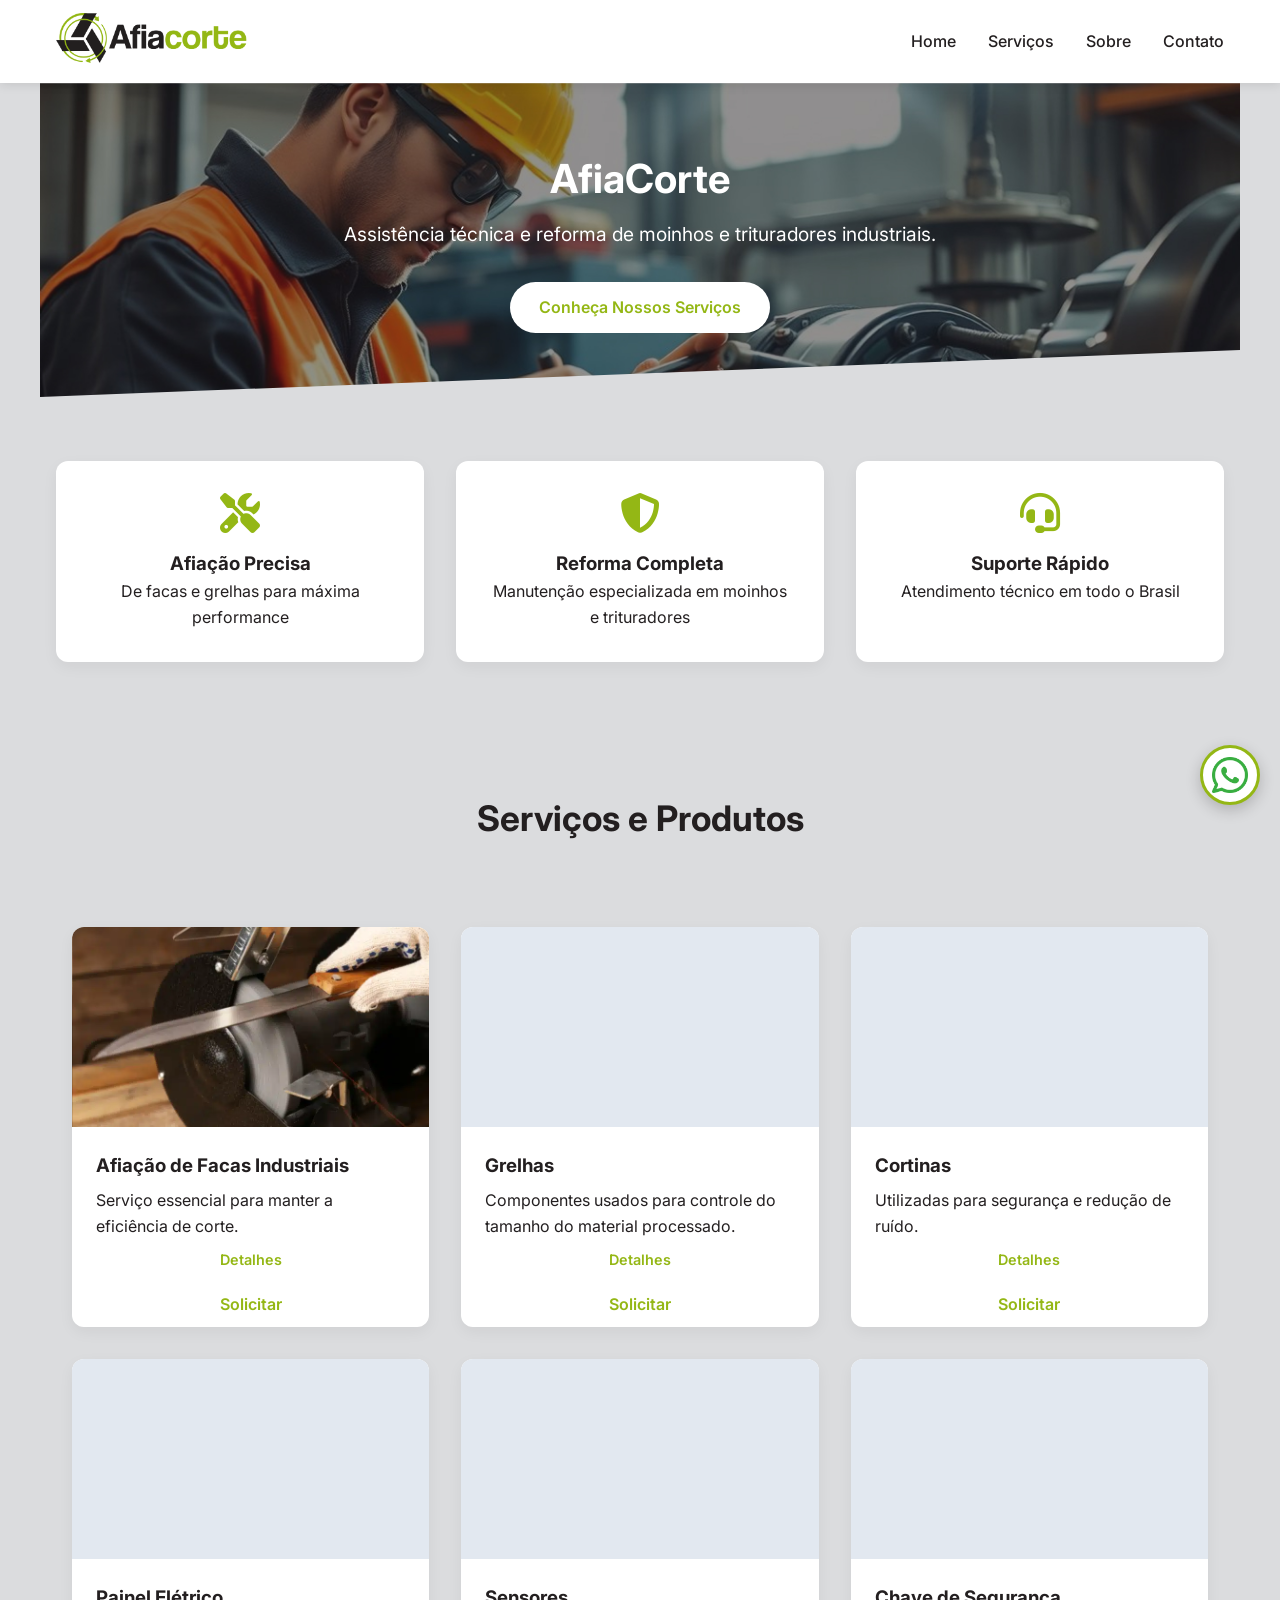
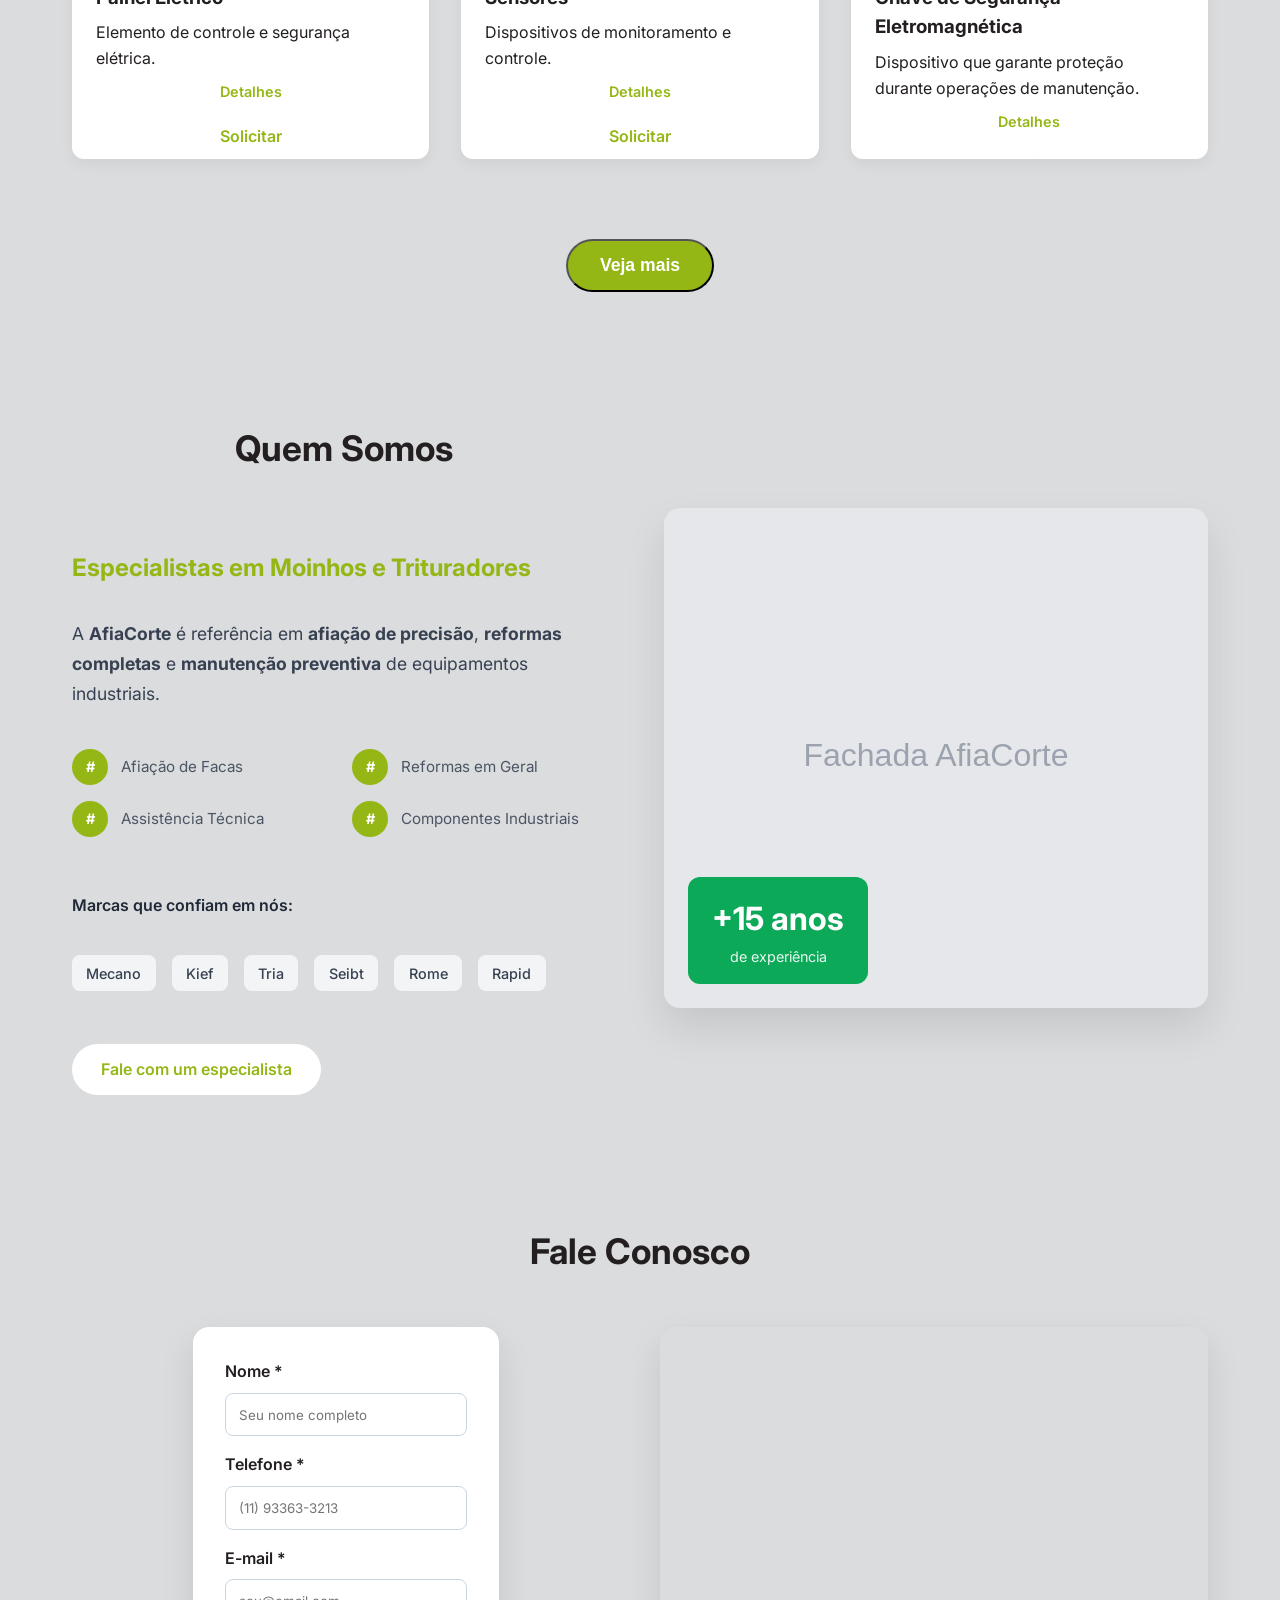
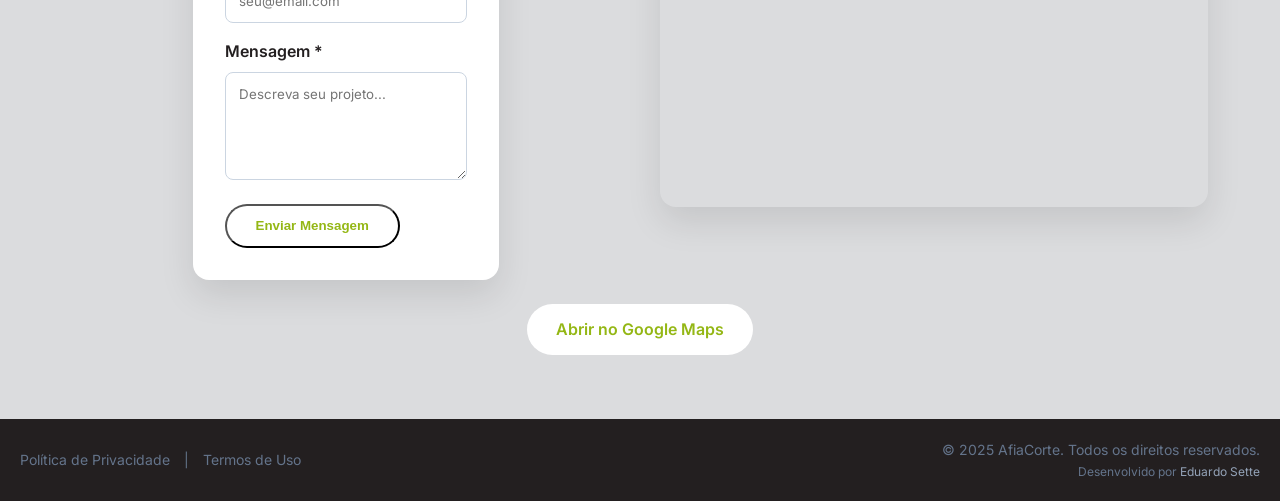
==== index.html @ cacb6416 "ajuste icons Somente uns ajuste no rodape e icon do whats" ====
<!DOCTYPE html>
<html lang="pt-BR">
<head>
  <meta charset="UTF-8" />
  <meta name="viewport" content="width=device-width, initial-scale=1.0"/>
  <title>AfiaCorte - Assistência Técnica e Reforma de Moinhos e Trituradores</title>
  <link href="https://fonts.googleapis.com/css2?family=Inter:wght@400;600;700&display=swap" rel="stylesheet">
  <link rel="stylesheet" href="https://cdnjs.cloudflare.com/ajax/libs/font-awesome/6.5.0/css/all.min.css">
  <link rel="stylesheet" href="./css/style.css">
  <script src="https://code.jquery.com/jquery-3.5.1.min.js"></script>
</head>
<body>

  <!-- Cabeçalho com LOGO COMPLETO -->
  <header>
    <nav>
      <a href="#home">
        <img src="./assets/img/logo1.png" alt="AfiaCorte Logo" class="logo-img">
      </a>
      <div class="nav-links" id="navLinks">
        <a href="#home">Home</a>
        <a href="#servicos">Serviços</a>
        <a href="#sobre">Sobre</a>
        <a href="#contato">Contato</a>
      </div>
      <button class="menu-toggle" id="menuToggle">Menu</button>
    </nav>
  </header>

  <!-- Hero -->
  <section class="hero" id="home">
    <h1>AfiaCorte</h1>
    <p>Assistência técnica e reforma de moinhos e trituradores industriais.</p>
    <a href="#servicos" class="btn">Conheça Nossos Serviços</a>
  </section>

  <!-- Benefícios -->
  <section id="beneficios">
    <div class="benefits">
      <div class="benefit-card">
        <i class="fas fa-tools"></i>
        <h3>Afiação Precisa</h3>
        <p>De facas e grelhas para máxima performance</p>
      </div>
      <div class="benefit-card">
        <i class="fas fa-shield-alt"></i>
        <h3>Reforma Completa</h3>
        <p>Manutenção especializada em moinhos e trituradores</p>
      </div>
      <div class="benefit-card">
        <i class="fas fa-headset"></i>
        <h3>Suporte Rápido</h3>
        <p>Atendimento técnico em todo o Brasil</p>
      </div>
    </div>
  </section>

  <!-- Serviços -->
<section id="servicos">
  <h2>Serviços e Produtos</h2>
  <div class="products-container" id="productsContainer">

    <!-- === 6 CARDS VISÍVEIS === -->
    <!-- CARD 1: Afiação de Facas -->
    <div class="product-card-wrapper" data-flip>
      <div class="product-card front">
        <div class="product-img" style="background-image: url('./assets/img/afiafacasjpg.webp');"></div>
        <div class="product-info">
          <h3>Afiação de Facas Industriais</h3>
          <p class="description">Serviço essencial para manter a eficiência de corte.</p>
          <p class="details-btn">Detalhes</p>
          <a href="#contato" class="btn">Solicitar</a>
        </div>
      </div>
      <div class="product-card back">
        <div class="product-info back-info">
          <h3>Afiação de Facas Industriais</h3>
          <p class="description-full">
            Realizado com <strong>equipamentos de precisão</strong>, garante <strong>geometria uniforme</strong>, <strong>ângulos de corte adequados</strong> e <strong>acabamento superficial de alta qualidade</strong>. Compatível com facas de até <strong>600 mm</strong>, em <strong>aço ferramenta</strong> ou <strong>HSS</strong>.
          </p>
          <p class="back-btn">Voltar</p>
        </div>
      </div>
    </div>

    <!-- CARD 2: Grelhas -->
    <div class="product-card-wrapper" data-flip>
      <div class="product-card front">
        <div class="product-img" style="background-image: url('./assets/img/grelhas.webp');"></div>
        <div class="product-info">
          <h3>Grelhas</h3>
          <p class="description">Componentes usados para controle do tamanho do material processado.</p>
          <p class="details-btn">Detalhes</p>
          <a href="#contato" class="btn">Solicitar</a>
        </div>
      </div>
      <div class="product-card back">
        <div class="product-info back-info">
          <h3>Grelhas</h3>
          <p class="description-full">
            Fabricadas em <strong>aço carbono</strong> ou <strong>inox</strong>, com <strong>tratamento térmico opcional</strong>. Aplicadas em <strong>moinhos</strong> e <strong>trituradores</strong>.
          </p>
          <p class="back-btn">Voltar</p>
        </div>
      </div>
    </div>

    <!-- CARD 3: Cortinas -->
    <div class="product-card-wrapper" data-flip>
      <div class="product-card front">
        <div class="product-img" style="background-image: url('./assets/img/cortinas.webp');"></div>
        <div class="product-info">
          <h3>Cortinas</h3>
          <p class="description">Utilizadas para segurança e redução de ruído.</p>
          <p class="details-btn">Detalhes</p>
          <a href="#contato" class="btn">Solicitar</a>
        </div>
      </div>
      <div class="product-card back">
        <div class="product-info back-info">
          <h3>Cortinas</h3>
          <p class="description-full">
            Feitas em <strong>PVC</strong> ou <strong>material metálico flexível</strong>, evitam <strong>dispersão de partículas</strong> e reduzem o <strong>ruído operacional</strong>.
          </p>
          <p class="back-btn">Voltar</p>
        </div>
      </div>
    </div>

    <!-- CARD 4: Painel Elétrico -->
    <div class="product-card-wrapper" data-flip>
      <div class="product-card front">
        <div class="product-img" style="background-image: url('./assets/img/painel.webp');"></div>
        <div class="product-info">
          <h3>Painel Elétrico</h3>
          <p class="description">Elemento de controle e segurança elétrica.</p>
          <p class="details-btn">Detalhes</p>
          <a href="#contato" class="btn">Solicitar</a>
        </div>
      </div>
      <div class="product-card back">
        <div class="product-info back-info">
          <h3>Painel Elétrico</h3>
          <p class="description-full">
            Montado conforme <strong>normas NR-10 e IEC</strong>, integra <strong>sistemas de comando e proteção</strong>, podendo incluir <strong>relés</strong>, <strong>disjuntores</strong> e <strong>CLPs</strong>. Layout projetado para <strong>segurança</strong> e <strong>fácil manutenção</strong>.
          </p>
          <p class="back-btn">Voltar</p>
        </div>
      </div>
    </div>

    <!-- CARD 5: Sensores -->
    <div class="product-card-wrapper" data-flip>
      <div class="product-card front">
        <div class="product-img" style="background-image: url('./assets/img/sensores.webp');"></div>
        <div class="product-info">
          <h3>Sensores</h3>
          <p class="description">Dispositivos de monitoramento e controle.</p>
          <p class="details-btn">Detalhes</p>
          <a href="#contato" class="btn">Solicitar</a>
        </div>
      </div>
      <div class="product-card back">
        <div class="product-info back-info">
          <h3>Sensores</h3>
          <p class="description-full">
            Detectam <strong>posição</strong>, <strong>rotação</strong> ou <strong>vibração</strong>, garantindo <strong>controle operacional</strong> e <strong>segurança</strong> em processos automatizados.
          </p>
          <p class="back-btn">Voltar</p>
        </div>
      </div>
    </div>

    <!-- CARD 6: Chave de Segurança -->
    <div class="product-card-wrapper" data-flip>
      <div class="product-card front">
        <div class="product-img" style="background-image: url('./assets/img/chave.webp');"></div>
        <div class="product-info">
          <h3>Chave de Segurança Eletromagnética</h3>
          <p class="description">Dispositivo que garante proteção durante operações de manutenção.</p>
          <p class="details-btn">Detalhes</p>
          <a href="#contato" class="btn">Solicitar</a>
        </div>
      </div>
      <div class="product-card back">
        <div class="product-info back-info">
          <h3>Chave de Segurança Eletromagnética</h3>
          <p class="description-full">
            Utilizada para <strong>bloquear o funcionamento de máquinas</strong> quando <strong>portas ou tampas</strong> estão abertas. Atende às <strong>normas NR-12</strong> e <strong>ISO 14119</strong>.
          </p>
          <p class="back-btn">Voltar</p>
        </div>
      </div>
    </div>

    <!-- === 8 CARDS ESCONDIDOS (hidden-card) === -->
    <!-- CARD 7: Cabine Acústica -->
    <div class="product-card-wrapper hidden-card" data-flip>
      <div class="product-card front">
        <div class="product-img" style="background-image: url('./assets/img/cabine.webp');"></div>
        <div class="product-info">
          <h3>Cabine de Isolamento Acústico</h3>
          <p class="description">Estrutura voltada à redução de ruído industrial.</p>
          <p class="details-btn">Detalhes</p>
          <a href="#contato" class="btn">Solicitar</a>
        </div>
      </div>
      <div class="product-card back">
        <div class="product-info back-info">
          <h3>Cabine de Isolamento Acústico</h3>
          <p class="description-full">
            Construída com <strong>painéis metálicos</strong> e <strong>material fonoabsorvente</strong>, garante <strong>conforto acústico</strong> e conformidade com a <strong>NR-15</strong>.
          </p>
          <p class="back-btn">Voltar</p>
        </div>
      </div>
    </div>

    <!-- CARD 8: Polias -->
    <div class="product-card-wrapper hidden-card" data-flip>
      <div class="product-card front">
        <div class="product-img" style="background-image: url('./assets/img/polias.webp');"></div>
        <div class="product-info">
          <h3>Polias</h3>
          <p class="description">Peças que transmitem movimento e força entre eixos.</p>
          <p class="details-btn">Detalhes</p>
          <a href="#contato" class="btn">Solicitar</a>
        </div>
      </div>
      <div class="product-card back">
        <div class="product-info back-info">
          <h3>Polias</h3>
          <p class="description-full">
            Produzidas em <strong>ferro fundido</strong>, <strong>aço</strong> ou <strong>alumínio</strong>, são <strong>balanceadas dinamicamente</strong> para melhor desempenho.
          </p>
          <p class="back-btn">Voltar</p>
        </div>
      </div>
    </div>

    <!-- CARD 9: Correias -->
    <div class="product-card-wrapper hidden-card" data-flip>
      <div class="product-card front">
        <div class="product-img" style="background-image: url('./assets/img/correias.webp');"></div>
        <div class="product-info">
          <h3>Correias</h3>
          <p class="description">Elementos de transmissão mecânica flexíveis.</p>
          <p class="details-btn">Detalhes</p>
          <a href="#contato" class="btn">Solicitar</a>
        </div>
      </div>
      <div class="product-card back">
        <div class="product-info back-info">
          <h3>Correias</h3>
          <p class="description-full">
            Podem ser <strong>em V</strong>, <strong>planas</strong> ou <strong>sincronizadoras</strong>, com <strong>alta resistência à tração</strong> e <strong>desgaste</strong>. Proporcionam <strong>desempenho contínuo</strong> e <strong>silencioso</strong>.
          </p>
          <p class="back-btn">Voltar</p>
        </div>
      </div>
    </div>

    <!-- CARD 10: Rolamentos -->
    <div class="product-card-wrapper hidden-card" data-flip>
      <div class="product-card front">
        <div class="product-img" style="background-image: url('./assets/img/rolamentos.webp');"></div>
        <div class="product-info">
          <h3>Rolamentos</h3>
          <p class="description">Componentes que reduzem atrito e aumentam a durabilidade.</p>
          <p class="details-btn">Detalhes</p>
          <a href="#contato" class="btn">Solicitar</a>
        </div>
      </div>
      <div class="product-card back">
        <div class="product-info back-info">
          <h3>Rolamentos</h3>
          <p class="description-full">
            Fornecidos conforme <strong>normas ISO</strong> e <strong>ABNT</strong>, garantem <strong>apoio rotativo</strong> eficiente e <strong>maior vida útil</strong> a eixos e engrenagens.
          </p>
          <p class="back-btn">Voltar</p>
        </div>
      </div>
    </div>

    <!-- CARD 11: Separador de Pó -->
    <div class="product-card-wrapper hidden-card" data-flip>
      <div class="product-card front">
        <div class="product-img" style="background-image: url('./assets/img/separador.webp');"></div>
        <div class="product-info">
          <h3>Separador de Pó</h3>
          <p class="description">Equipamento que remove partículas sólidas do ar.</p>
          <p class="details-btn">Detalhes</p>
          <a href="#contato" class="btn">Solicitar</a>
        </div>
      </div>
      <div class="product-card back">
        <div class="product-info back-info">
          <h3>Separador de Pó</h3>
          <p class="description-full">
            Funciona como <strong>sistema de filtragem ou ciclone</strong>, aumentando a <strong>eficiência do processo</strong> e a <strong>segurança ambiental</strong>.
          </p>
          <p class="back-btn">Voltar</p>
        </div>
      </div>
    </div>

    <!-- CARD 12: Filtros -->
    <div class="product-card-wrapper hidden-card" data-flip>
      <div class="product-card front">
        <div class="product-img" style="background-image: url('./assets/img/filtros.webp');"></div>
        <div class="product-info">
          <h3>Filtros</h3>
          <p class="description">Essenciais para purificação e retenção de partículas.</p>
          <p class="details-btn">Detalhes</p>
          <a href="#contato" class="btn">Solicitar</a>
        </div>
      </div>
      <div class="product-card back">
        <div class="product-info back-info">
          <h3>Filtros</h3>
          <p class="description-full">
            Projetados para <strong>partículas sólidas</strong>, <strong>líquidos</strong> ou <strong>gases</strong>, disponíveis em <strong>diversas malhas e materiais</strong> conforme a aplicação industrial.
          </p>
          <p class="back-btn">Voltar</p>
        </div>
      </div>
    </div>

    <!-- CARD 13: Reformas em Geral -->
    <div class="product-card-wrapper hidden-card" data-flip>
      <div class="product-card front">
        <div class="product-img" style="background-image: url('./assets/img/reformas.webp');"></div>
        <div class="product-info">
          <h3>Reformas em Geral</h3>
          <p class="description">Serviço de recuperação e renovação de equipamentos.</p>
          <p class="details-btn">Detalhes</p>
          <a href="#contato" class="btn">Solicitar</a>
        </div>
      </div>
      <div class="product-card back">
        <div class="product-info back-info">
          <h3>Reformas em Geral</h3>
          <p class="description-full">
            Inclui <strong>recondicionamento completo</strong> de <strong>moinhos</strong>, <strong>trituradores</strong> e componentes, com <strong>substituição de peças</strong>, <strong>recuperação estrutural</strong> e <strong>calibração técnica</strong>.
          </p>
          <p class="back-btn">Voltar</p>
        </div>
      </div>
    </div>

    <!-- CARD 14: Assistência Técnica -->
    <div class="product-card-wrapper hidden-card" data-flip>
      <div class="product-card front">
        <div class="product-img" style="background-image: url('./assets/img/assistencia.webp');"></div>
        <div class="product-info">
          <h3>Assistência Técnica Especializada</h3>
          <p class="description">Atendimento técnico completo para manutenção industrial.</p>
          <p class="details-btn">Detalhes</p>
          <a href="#contato" class="btn">Solicitar</a>
        </div>
      </div>
      <div class="product-card back">
        <div class="product-info back-info">
          <h3>Assistência Técnica Especializada</h3>
          <p class="description-full">
            Oferece <strong>diagnóstico</strong>, <strong>manutenção preventiva e corretiva</strong>, emissão de <strong>relatórios técnicos</strong> e conformidade com <strong>normas vigentes</strong>.
          </p>
          <p class="back-btn">Voltar</p>
        </div>
      </div>
    </div>

  </div>

  <!-- BOTÃO "VEJA MAIS" -->
  <div class="load-more-container">
    <button id="loadMoreBtn" class="btn load-more-btn">Veja mais</button>
  </div>
</section>

 <!-- Sobre -->
<section id="sobre">
  <div class="about-container">
    <div class="about-text">
      <h2>Quem Somos</h2>
      <h3>Especialistas em Moinhos e Trituradores</h3>
      <p class="highlight">
        A <strong>AfiaCorte</strong> é referência em <strong>afiação de precisão</strong>, <strong>reformas completas</strong> e <strong>manutenção preventiva</strong> de equipamentos industriais.
      </p>

      <!-- SERVIÇOS EM ÍCONES -->
      <div class="services-grid">
        <div class="service-item">
          <span class="icon">#</span>
          <span>Afiação de Facas</span>
        </div>
        <div class="service-item">
          <span class="icon">#</span>
          <span>Reformas em Geral</span>
        </div>
        <div class="service-item">
          <span class="icon">#</span>
          <span>Assistência Técnica</span>
        </div>
        <div class="service-item">
          <span class="icon">#</span>
          <span>Componentes Industriais</span>
        </div>
      </div>

      <!-- MARCAS -->
      <p class="brands-title">Marcas que confiam em nós:</p>
      <div class="brands-logos">
        <span>Mecano</span>
        <span>Kief</span>
        <span>Tria</span>
        <span>Seibt</span>
        <span>Rome</span>
        <span>Rapid</span>
      </div>

      <a href="#contato" class="btn about-btn">Fale com um especialista</a>
    </div>

    <div class="about-visual">
      <div class="about-img"></div>
      <div class="about-overlay">
        <p class="stat">+15 anos</p>
        <p class="stat-label">de experiência</p>
      </div>
    </div>
  </div>
</section>

  <!-- Contato -->
  <section id="contato">
  <h2>Fale Conosco</h2>

  <div class="contact-grid">
    
    <!-- FORMULÁRIO -->
    <form action="https://SEU_DOMINIO.com/cgi-sys/formmail.pl" method="POST" class="contact-form">
      <input type="hidden" name="recipient" value="seu@email.com">
      <input type="hidden" name="subject" value="Nova mensagem do site AfiaCorte">
      <input type="hidden" name="redirect" value="https://SEU_DOMINIO.com/obrigado.html">

      <div class="form-group">
        <label for="nome">Nome *</label>
        <input type="text" id="nome" name="nome" required placeholder="Seu nome completo">
      </div>

      <div class="form-group">
        <label for="telefone">Telefone *</label>
        <input type="tel" id="telefone" name="telefone" required placeholder="(11) 93363-3213">
      </div>

      <div class="form-group">
        <label for="email">E-mail *</label>
        <input type="email" id="email" name="email" required placeholder="seu@email.com">
      </div>

      <div class="form-group">
        <label for="mensagem">Mensagem *</label>
        <textarea id="mensagem" name="mensagem" rows="5" required placeholder="Descreva seu projeto..."></textarea>
      </div>

      <button type="submit" class="btn">Enviar Mensagem</button>
    </form>

    <!-- MAPA -->
    <div class="map-container">
      <iframe 
        src="https://www.google.com/maps/embed?pb=!1m18!1m12!1m3!1d3660.352876891234!2d-47.12345678901234!3d-23.34567890123456!2m3!1f0!2f0!3f0!3m2!1i1024!2i768!4f13.1!3m3!1m2!1s0x94cf4a8b8c8d8e8f%3A0x9a9b9c9d9e9f9a9b!2sVia%20Francisco%20Botti%2C%20530%20-%20Pinhal%2C%20Cabre%C3%BAva%20-%20SP%2C%2013317-286!5e0!3m2!1spt-BR!2sbr!4v1700000000000!5m2!1spt-BR!2sbr" 
        width="100%" 
        height="100%" 
        style="border:0; border-radius: 16px;" 
        allowfullscreen="" 
        loading="lazy" 
        referrerpolicy="no-referrer-when-downgrade">
      </iframe>
    </div>

  </div>

  <!-- BOTÃO ABAIXO DO MAPA (OPCIONAL) -->
  <div style="text-align: center; margin-top: 1.5rem;">
    <a href="https://maps.app.goo.gl/9vPqX8kL3mN2vJqY7" target="_blank" class="btn">
      Abrir no Google Maps
    </a>
  </div>
</section>

  <!-- WhatsApp Flutuante com ÍCONE -->
  <a href="https://wa.me/5511933633213?text=Ol%C3%A1%21%20Gostaria%20de%20um%20or%C3%A7amento." class="whatsapp-float" target="_blank">
    <img src="./assets/img/whatsapp-icon.png" alt="AfiaCorte whatsappp-Ícone">
  </a>

  <!-- Rodapé -->
 <footer style="display: flex; justify-content: space-between; align-items: center; flex-wrap: wrap; padding: 20px; font-size: 14px; color: #64748b; background-color: #231f20;">
  <div>
    <a href="#" style="color: #64748b; text-decoration: none; margin-right: 10px;">Política de Privacidade</a>
    |
    <a href="#" style="color: #64748b; text-decoration: none; margin-left: 10px;">Termos de Uso</a>
  </div>
  <div style="text-align: right;">
    <p style="margin: 0;">© 2025 AfiaCorte. Todos os direitos reservados.</p>
    <p style="margin: 0; font-size: 12px;">Desenvolvido por <a href="https://edsette.github.io/premiumportifolio/" target="_blank" style="color: #94a3b8; text-decoration: none;">Eduardo Sette</a></p>
  </div>
</footer>

  <script src="./js/script.js"></script>
</body>
</html>
---- css/style.css ----
:root {
  --primary: #94b715;
  --dark: #231f20;
  --light: #dbdcde;
  --gray: #64748b;
}

* { margin: 0; padding: 0; box-sizing: border-box; }

body {
  font-family: 'Inter', sans-serif;
  background: var(--light);
  color: var(--dark);
  line-height: 1.6;
  overflow-x: hidden;
}

/* Cabeçalho */
header {
  background: white;
  box-shadow: 0 2px 10px rgba(0,0,0,0.1);
  position: sticky;
  top: 0;
  z-index: 1000;
}

nav {
  max-width: 1200px;
  margin: 0 auto;
  padding: 0.8rem 1rem;
  display: flex;
  justify-content: space-between;
  align-items: center;
}

.logo-img {
  height: 50px;
  width: auto;
}

.nav-links {
  display: flex;
  gap: 2rem;
}

.nav-links a {
  text-decoration: none;
  color: var(--dark);
  font-weight: 500;
  transition: color 0.3s;
}

.nav-links a:hover {
  color: var(--primary);
}

.menu-toggle {
  display: none;
  background: none;
  border: none;
  font-size: 1.5rem;
  cursor: pointer;
}

/* Hero */
.hero {
  /*background: linear-gradient(135deg, var(--primary) 0%, #006633 100%);*/
  background-image: url('../assets/img/hero-img-3.jpg'); 
  background-size: cover;
  color: white;
  text-align: center;
  padding: 4rem 1rem;
  clip-path: polygon(0 0, 100% 0, 100% 85%, 0 100%);
}

.hero h1 {
  font-size: 2.5rem;
  margin-bottom: 0.5rem;
  opacity: 0;
  transform: translateY(30px);
  animation: fadeUp 0.8s forwards;
}

.hero p {
  font-size: 1.2rem;
  max-width: 600px;
  margin: 0 auto 2rem;
  opacity: 0;
  animation: fadeUp 0.8s 0.3s forwards;
}

.btn {
  display: inline-block;
  background: white;
  color: var(--primary);
  padding: 0.8rem 1.8rem;
  border-radius: 50px;
  text-decoration: none;
  text-align: center;
  font-weight: 600;
  transition: all 0.3s;
  opacity: 0;
  animation: fadeUp 0.8s 0.6s forwards;
}

.btn:hover {
  transform: translateY(-3px);
  box-shadow: 0 10px 20px rgba(0,0,0,0.2);
}

/* Seções */
section {
  padding: 4rem 1rem;
  max-width: 1200px;
  margin: 0 auto;
}

h2 {
  text-align: center;
  font-size: 2.2rem;
  margin-bottom: 3rem;
  color: var(--dark);
}

/* Benefícios */
.benefits {
  display: grid;
  grid-template-columns: repeat(auto-fit, minmax(250px, 1fr));
  gap: 2rem;
  text-align: center;
}

.benefit-card {
  padding: 2rem;
  background: white;
  border-radius: 12px;
  box-shadow: 0 5px 15px rgba(0,0,0,0.05);
  opacity: 0;
  transform: translateY(30px);
  transition: all 0.4s;
}

.benefit-card.visible {
  opacity: 1;
  transform: translateY(0);
}

.benefit-card:hover {
  /*transform: translateY(-10px);*/
  transform: scale(1.05); /* Escala o card ao passar o mouse em cima */
  box-shadow: 0 15px 30px rgba(0,0,0,0.1);
}

.benefit-card i {
  font-size: 2.5rem;
  color: var(--primary);
  margin-bottom: 1rem;
}

/* Serviços/Produtos */
.products-grid {
  display: grid;
  grid-template-columns: repeat(auto-fit, minmax(280px, 1fr));
  gap: 2rem;
}

.product-img {
  height: 200px;
  background: #e2e8f0;
  background-size: cover;
  background-position: center;
}

.product-info {
  padding: 1.5rem;
}

.product-info h3 {
  margin-bottom: 0.5rem;
}


/* Sobre */
.about-content {
  display: grid;
  grid-template-columns: 1fr 1fr;
  gap: 3rem;
  align-items: center;
}

.about-img {
  background: #cbd5e1;
  height: 300px;
  border-radius: 12px;
  background-image: url('data:image/svg+xml,<svg xmlns="http://www.w3.org/2000/svg" viewBox="0 0 400 300"><rect fill="%23e2e8f0" width="400" height="300"/><text x="50%" y="50%" font-family="Arial" font-size="24" fill="%2394a3b8" text-anchor="middle" dominant-baseline="middle">Equipe AfiaCorte</text></svg>');
  background-size: cover;
}

/* Contato */
.contact-form {
  max-width: 600px;
  margin: 0 auto;
  background: white;
  padding: 2rem;
  border-radius: 12px;
  box-shadow: 0 10px 30px rgba(0,0,0,0.1);
}

.form-group {
  margin-bottom: 1rem;
}

label {
  display: block;
  margin-bottom: 0.5rem;
  font-weight: 600;
}

input, textarea {
  width: 100%;
  padding: 0.8rem;
  border: 1px solid #cbd5e1;
  border-radius: 8px;
  font-family: inherit;
}

/* WhatsApp Flutuante com ÍCONE */
.whatsapp-float {
  position: fixed;
  bottom: 95px;
  right: 20px;
  background: white;
  width: 60px;
  height: 60px;
  border-radius: 50%;
  display: flex;
  align-items: center;
  justify-content: center;
  box-shadow: 0 5px 15px rgba(0,0,0,0.2);
  z-index: 1000;
  animation: pulse 2s infinite;
  text-decoration: none;
  border: 3px solid var(--primary);
}

.whatsapp-float img {
  width: 36px;
  height: 36px;
}

.whatsapp-float:hover {
  transform: scale(1.1);
}

/* Rodapé */
footer {
  background: var(--dark);
  color: white;
  text-align: center;
  padding: 2rem 1rem;
  font-size: 0.9rem;
}

/* Animações */
@keyframes fadeUp {
  to { opacity: 1; transform: translateY(0); }
}

@keyframes pulse {
  0% { box-shadow: 0 0 0 0 rgba(0, 166, 81, 0.7); }
  70% { box-shadow: 0 0 0 10px rgba(0, 166, 81, 0); }
  100% { box-shadow: 0 0 0 0 rgba(0, 166, 81, 0); }
}

/* Responsivo */
@media (max-width: 768px) {
  .nav-links {
    display: none;
    flex-direction: column;
    position: absolute;
    top: 100%;
    left: 0;
    width: 100%;
    background: white;
    padding: 1rem;
    box-shadow: 0 5px 10px rgba(0,0,0,0.1);
  }

  .nav-links.active { display: flex; }
  .menu-toggle { display: block; }
  .hero h1 { font-size: 2rem; }
  .about-content { grid-template-columns: 1fr; }
  .about-img { order: -1; height: 200px; }
  .logo-img { height: 40px; }
}

/* nova animação */
/* ===== FLIP CARD - VERSÃO FINAL QUE FUNCIONA ===== */
.products-container {
  display: grid;
  grid-template-columns: repeat(auto-fit, minmax(280px, 1fr));
  gap: 2rem;
  padding: 2rem 1rem;
  max-width: 1200px;
  margin: 0 auto;
}

.product-card-wrapper {
  perspective: 1000px;
  height: 400px;
  opacity: 0;
  transform: scale(0.9);
  transition: all 0.4s ease;
  position: relative;
}

.product-card-wrapper.visible {
  opacity: 1;
  transform: scale(1);
}

/* CARD BASE */
.product-card {
  position: absolute;
  width: 100%;
  height: 100%;
  top: 0;
  left: 0;
  border-radius: 12px;
  overflow: hidden;
  box-shadow: 0 5px 15px rgba(0,0,0,0.05);
  transition: transform 0.6s ease;
  transform-style: preserve-3d;
  backface-visibility: hidden;
  display: flex;
  flex-direction: column;
}

.front, .back {
  position: absolute;
  width: 100%;
  height: 100%;
  top: 0;
  left: 0;
  display: flex;
  flex-direction: column;
}

/* IMAGEM E INFO - ALTURA FIXA */
.product-img {
  height: 200px;
  background-size: cover;
  background-position: center;
  flex-shrink: 0;
}

.product-info,
.back-info {
  padding: 1.5rem;
  flex: 1;
  display: flex;
  flex-direction: column;
  justify-content: space-between;
}

.back-info {
  justify-content: flex-start;
  gap: 1rem;
}

/* CORES */
.front {
  z-index: 2;
  background: white;
}
.back {
  transform: rotateY(180deg);
  background: linear-gradient(135deg, #006633, var(--primary));
  color: white;
}

/* FLIP */
.flipped .front { transform: rotateY(-180deg); }
.flipped .back { transform: rotateY(0deg); }

/* BOTÕES */
.details-btn, .back-btn {
  cursor: pointer;
  color: var(--primary);
  font-weight: 600;
  text-align: center;
  padding: 0.5rem;
  font-size: 0.9rem;
  transition: color 0.3s;
  animation: fadeUp 0.8s 0.6s forwards;
}
.back-btn { color: #a0d8ff; margin-top: auto; }

.description-full { font-size: 0.9rem; line-height: 1.6; }

/* ===== CONTATO + MAPA LADO A LADO (RESPONSIVO) ===== */
.contact-grid {
  display: grid;
  grid-template-columns: 1fr 1fr;
  gap: 2.5rem;
  max-width: 1200px;
  margin: 0 auto;
  padding: 0 1rem;
}

.contact-form {
  background: white;
  padding: 2rem;
  border-radius: 16px;
  box-shadow: 0 15px 35px rgba(0,0,0,0.1);
  height: fit-content;
}

.map-container {
  height: 480px;
  border-radius: 16px;
  overflow: hidden;
  box-shadow: 0 15px 35px rgba(0,0,0,0.1);
}

.map-container iframe {
  width: 100%;
  height: 100%;
  border: 0;
}

/* RESPONSIVO: MOBILE */
@media (max-width: 992px) {
  .contact-grid {
    grid-template-columns: 1fr;
    gap: 2rem;
  }

  .map-container {
    height: 380px;
  }
}

@media (max-width: 576px) {
  .contact-form {
    padding: 1.5rem;
  }

  .map-container {
    height: 300px;
  }
}

/* ===== VEJA MAIS - CARDS ESCONDIDOS ===== */
.hidden-card {
  display: none;
  opacity: 0;
  transform: translateY(20px);
  transition: all 0.6s ease;
}

.hidden-card.show {
  display: block;
  opacity: 1;
  transform: translateY(0);
}

.load-more-container {
  text-align: center;
  margin-top: 3rem;
}

.load-more-btn {
  background: var(--primary);
  color: white;
  padding: 0.9rem 2rem;
  font-size: 1.1rem;
  border-radius: 50px;
  transition: all 0.3s;
  cursor: pointer;
}

.load-more-btn:hover {
  transform: translateY(-3px);
  box-shadow: 0 10px 20px rgba(0, 166, 81, 0.3);
}

.load-more-btn.hidden {
  display: none;
}

/* ===== SEÇÃO SOBRE - CLEAN & PROFISSIONAL ===== */
.about-container {
  display: grid;
  grid-template-columns: 1fr 1fr;
  gap: 3rem;
  max-width: 1200px;
  margin: 0 auto;
  padding: 0 1rem;
  align-items: center;
}

.about-text {
  display: flex;
  flex-direction: column;
  gap: 1.5rem;
}

.about-text h2 {
  font-size: 2.2rem;
  color: var(--dark);
}

.about-text h3 {
  font-size: 1.5rem;
  color: var(--primary);
  margin-bottom: 0.5rem;
}

.highlight {
  font-size: 1.1rem;
  line-height: 1.7;
  color: #374151;
}

/* ÍCONES DE SERVIÇOS */
.services-grid {
  display: grid;
  grid-template-columns: 1fr 1fr;
  gap: 1rem;
  margin: 1rem 0;
}

.service-item {
  display: flex;
  align-items: center;
  gap: 0.8rem;
  font-size: 0.95rem;
  color: #4b5563;
}

.icon {
  width: 36px;
  height: 36px;
  background: var(--primary);
  color: white;
  border-radius: 50%;
  display: flex;
  align-items: center;
  justify-content: center;
  font-weight: bold;
  font-size: 0.9rem;
  flex-shrink: 0;
}

/* MARCAS */
.brands-title {
  font-weight: 600;
  color: #1f2937;
  margin-top: 1rem;
}

.brands-logos {
  display: flex;
  flex-wrap: wrap;
  gap: 1rem;
  margin: 0.8rem 0;
}

.brands-logos span {
  background: #f3f4f6;
  color: #374151;
  padding: 0.4rem 0.9rem;
  border-radius: 8px;
  font-size: 0.9rem;
  font-weight: 500;
}

/* BOTÃO */
.about-btn {
  align-self: flex-start;
  margin-top: 1rem;
  padding: 0.8rem 1.8rem;
  font-size: 1rem;
}

/* IMAGEM COM SOBREPOSIÇÃO */
.about-visual {
  position: relative;
  border-radius: 16px;
  overflow: hidden;
  box-shadow: 0 20px 40px rgba(0,0,0,0.1);
}

.about-img {
  height: 500px;
  background: #cbd5e1;
  background-image: url('data:image/svg+xml,<svg xmlns="http://www.w3.org/2000/svg" viewBox="0 0 600 500"><rect fill="%23e5e7eb" width="600" height="500"/><text x="50%" y="50%" font-family="Arial" font-size="32" fill="%239ca3af" text-anchor="middle" dominant-baseline="middle">Fachada AfiaCorte</text></svg>');
  background-size: cover;
  background-position: center;
}

.about-overlay {
  position: absolute;
  bottom: 1.5rem;
  left: 1.5rem;
  background: rgba(0, 166, 81, 0.95);
  color: white;
  padding: 1rem 1.5rem;
  border-radius: 12px;
  text-align: center;
}

.stat {
  font-size: 2rem;
  font-weight: bold;
  margin: 0;
}

.stat-label {
  font-size: 0.9rem;
  margin: 0;
  opacity: 0.9;
}

/* RESPONSIVO */
@media (max-width: 992px) {
  .about-container {
    grid-template-columns: 1fr;
    text-align: center;
  }

  .about-text {
    order: 2;
  }

  .about-visual {
    order: 1;
    height: 350px;
  }

  .services-grid {
    grid-template-columns: 1fr;
  }

  .about-btn {
    align-self: center;
  }
}

@media (max-width: 576px) {
  .about-img {
    height: 280px;
  }

  .about-overlay {
    left: 1rem;
    right: 1rem;
    bottom: 1rem;
    padding: 0.8rem;
  }

  .stat {
    font-size: 1.6rem;
  }
}
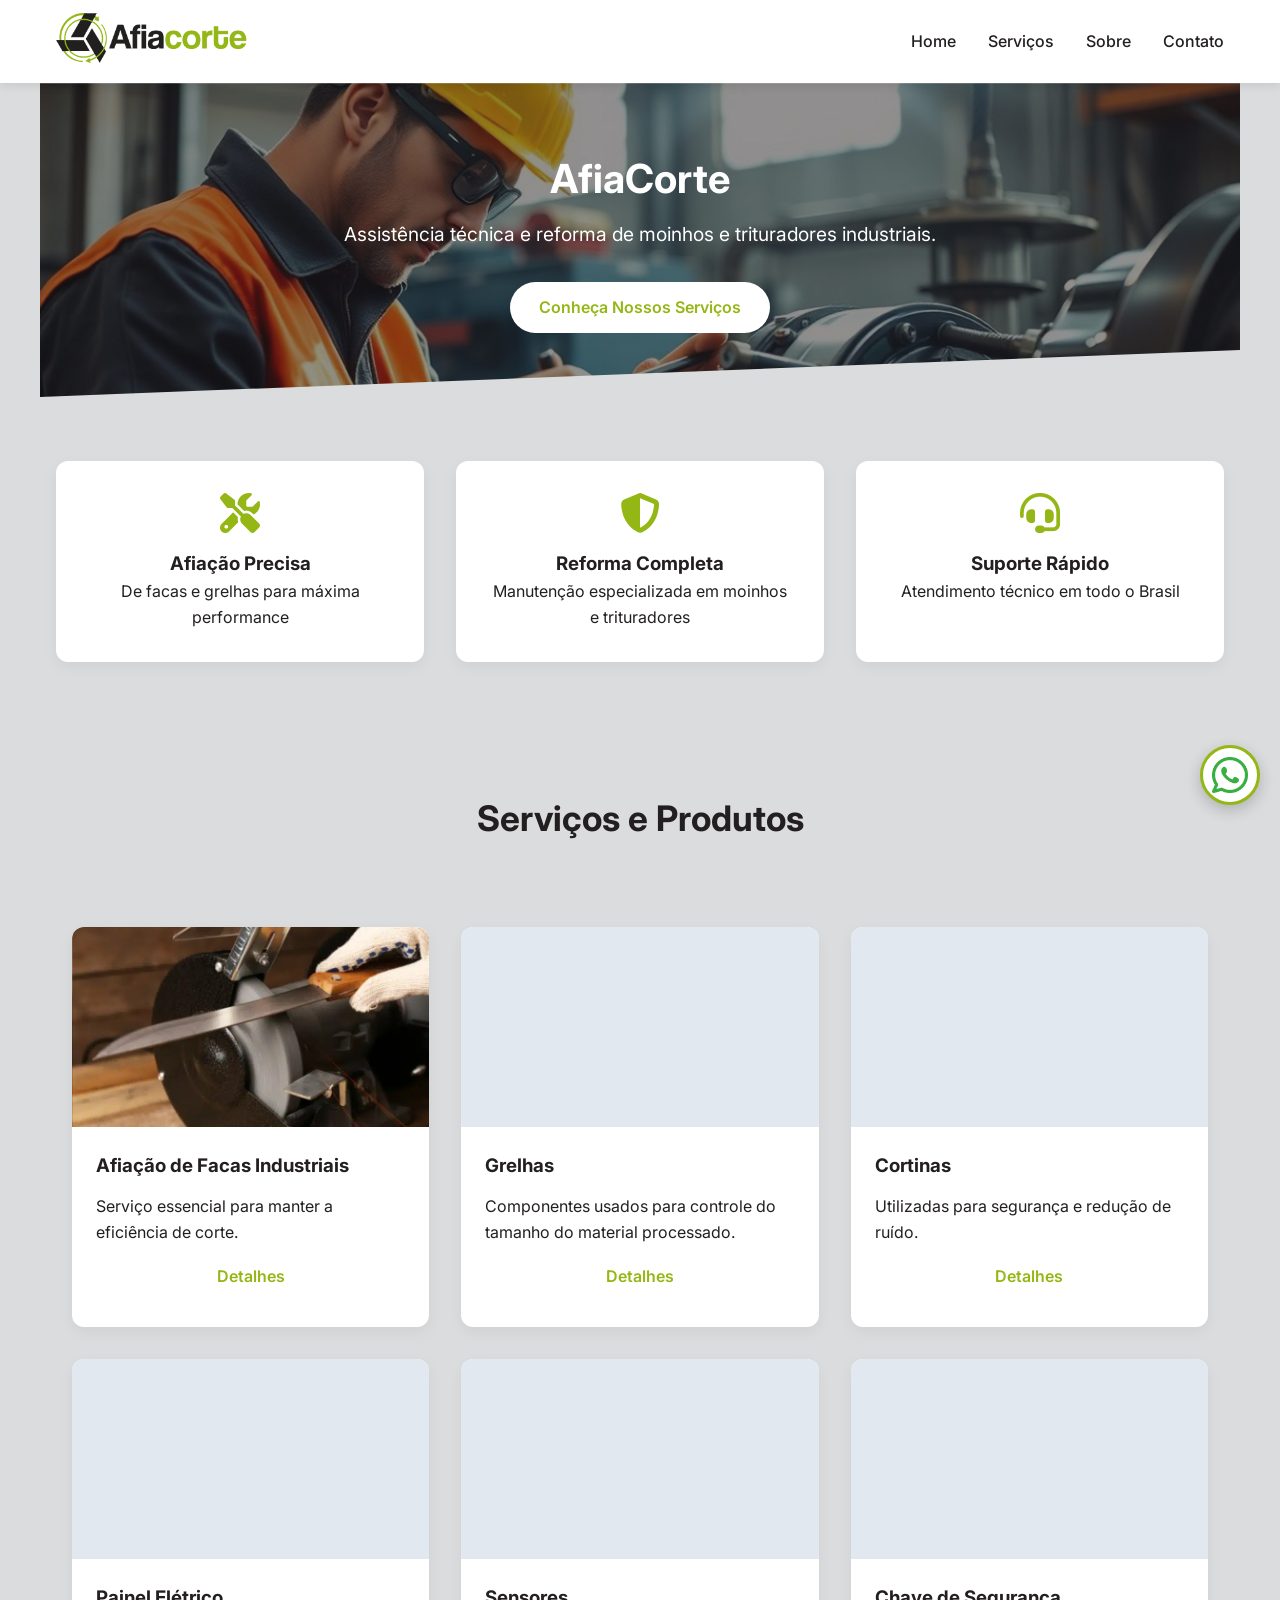
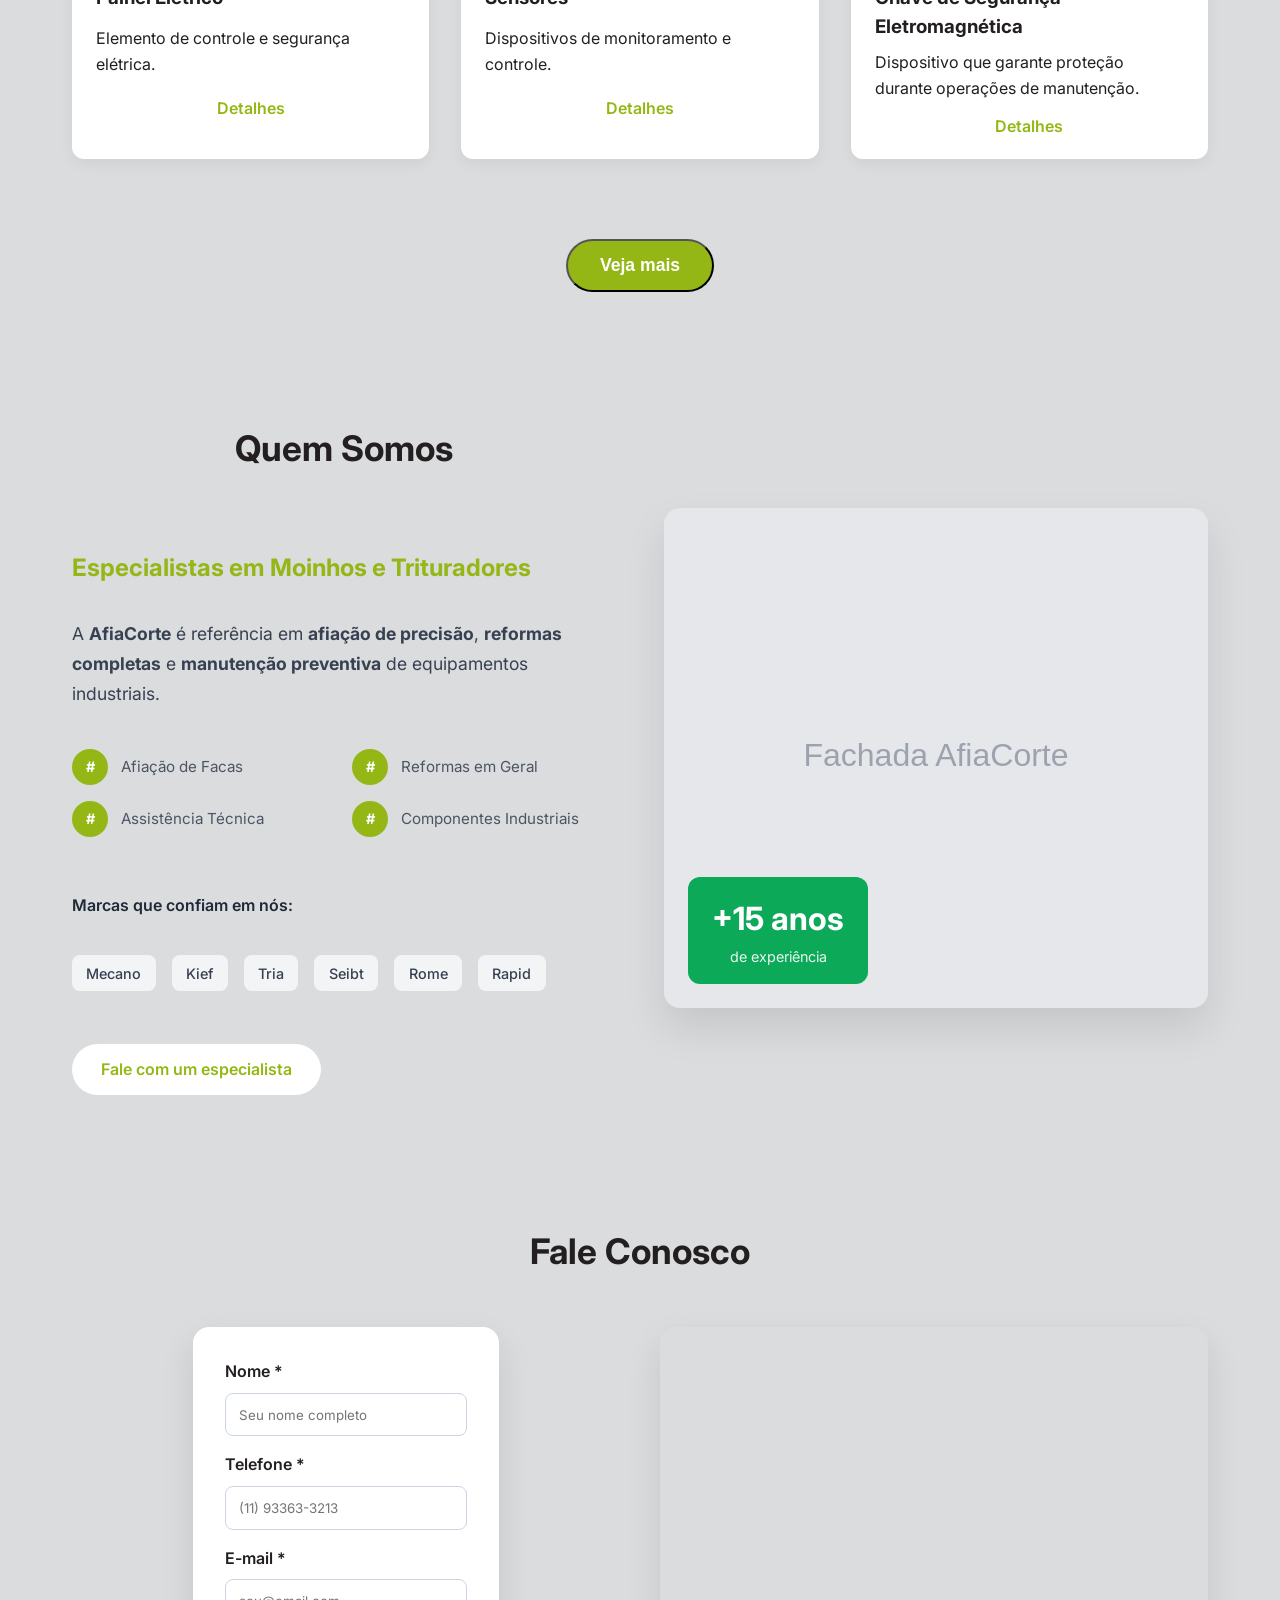
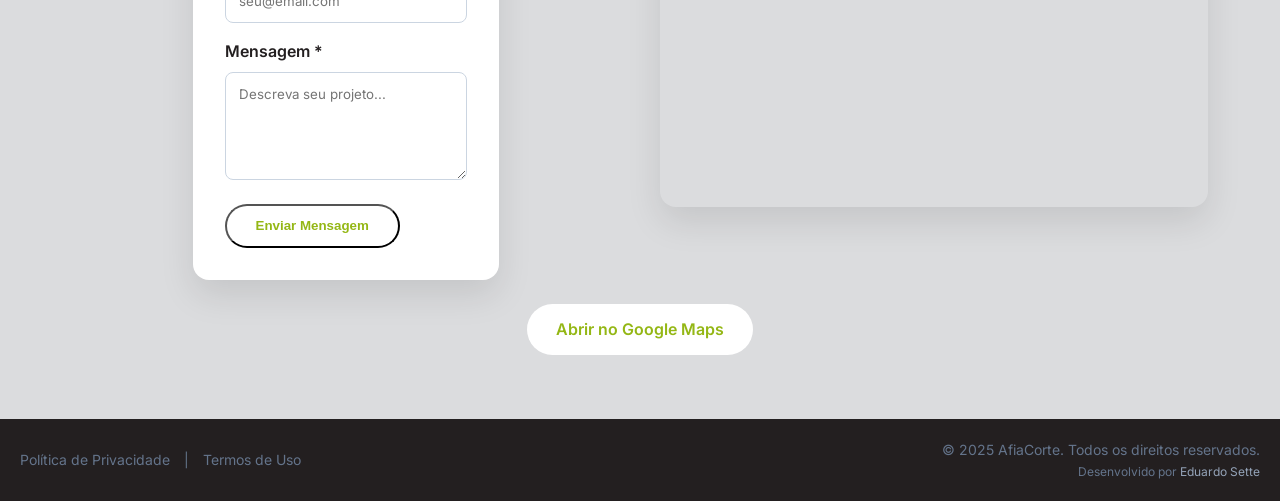
==== commit 4a99ffde: "atualizacao 1.2 Mudancas em layout e botoes, assim como correcao de bug em cores" ====
--- a/index.html
+++ b/index.html
@@ -69,7 +69,7 @@
           <h3>Afiação de Facas Industriais</h3>
           <p class="description">Serviço essencial para manter a eficiência de corte.</p>
           <p class="details-btn">Detalhes</p>
-          <a href="#contato" class="btn">Solicitar</a>
+          <!--<a href="#contato" class="btn">Solicitar</a>-->
         </div>
       </div>
       <div class="product-card back">
@@ -91,7 +91,7 @@
           <h3>Grelhas</h3>
           <p class="description">Componentes usados para controle do tamanho do material processado.</p>
           <p class="details-btn">Detalhes</p>
-          <a href="#contato" class="btn">Solicitar</a>
+          
         </div>
       </div>
       <div class="product-card back">
@@ -113,7 +113,7 @@
           <h3>Cortinas</h3>
           <p class="description">Utilizadas para segurança e redução de ruído.</p>
           <p class="details-btn">Detalhes</p>
-          <a href="#contato" class="btn">Solicitar</a>
+
         </div>
       </div>
       <div class="product-card back">
@@ -135,7 +135,7 @@
           <h3>Painel Elétrico</h3>
           <p class="description">Elemento de controle e segurança elétrica.</p>
           <p class="details-btn">Detalhes</p>
-          <a href="#contato" class="btn">Solicitar</a>
+
         </div>
       </div>
       <div class="product-card back">
@@ -157,7 +157,7 @@
           <h3>Sensores</h3>
           <p class="description">Dispositivos de monitoramento e controle.</p>
           <p class="details-btn">Detalhes</p>
-          <a href="#contato" class="btn">Solicitar</a>
+
         </div>
       </div>
       <div class="product-card back">
@@ -179,7 +179,7 @@
           <h3>Chave de Segurança Eletromagnética</h3>
           <p class="description">Dispositivo que garante proteção durante operações de manutenção.</p>
           <p class="details-btn">Detalhes</p>
-          <a href="#contato" class="btn">Solicitar</a>
+
         </div>
       </div>
       <div class="product-card back">
@@ -202,7 +202,7 @@
           <h3>Cabine de Isolamento Acústico</h3>
           <p class="description">Estrutura voltada à redução de ruído industrial.</p>
           <p class="details-btn">Detalhes</p>
-          <a href="#contato" class="btn">Solicitar</a>
+
         </div>
       </div>
       <div class="product-card back">
@@ -224,7 +224,7 @@
           <h3>Polias</h3>
           <p class="description">Peças que transmitem movimento e força entre eixos.</p>
           <p class="details-btn">Detalhes</p>
-          <a href="#contato" class="btn">Solicitar</a>
+
         </div>
       </div>
       <div class="product-card back">
@@ -246,7 +246,7 @@
           <h3>Correias</h3>
           <p class="description">Elementos de transmissão mecânica flexíveis.</p>
           <p class="details-btn">Detalhes</p>
-          <a href="#contato" class="btn">Solicitar</a>
+
         </div>
       </div>
       <div class="product-card back">
@@ -268,7 +268,7 @@
           <h3>Rolamentos</h3>
           <p class="description">Componentes que reduzem atrito e aumentam a durabilidade.</p>
           <p class="details-btn">Detalhes</p>
-          <a href="#contato" class="btn">Solicitar</a>
+
         </div>
       </div>
       <div class="product-card back">
@@ -290,7 +290,7 @@
           <h3>Separador de Pó</h3>
           <p class="description">Equipamento que remove partículas sólidas do ar.</p>
           <p class="details-btn">Detalhes</p>
-          <a href="#contato" class="btn">Solicitar</a>
+
         </div>
       </div>
       <div class="product-card back">
@@ -312,7 +312,7 @@
           <h3>Filtros</h3>
           <p class="description">Essenciais para purificação e retenção de partículas.</p>
           <p class="details-btn">Detalhes</p>
-          <a href="#contato" class="btn">Solicitar</a>
+
         </div>
       </div>
       <div class="product-card back">
@@ -334,7 +334,7 @@
           <h3>Reformas em Geral</h3>
           <p class="description">Serviço de recuperação e renovação de equipamentos.</p>
           <p class="details-btn">Detalhes</p>
-          <a href="#contato" class="btn">Solicitar</a>
+
         </div>
       </div>
       <div class="product-card back">
@@ -356,7 +356,7 @@
           <h3>Assistência Técnica Especializada</h3>
           <p class="description">Atendimento técnico completo para manutenção industrial.</p>
           <p class="details-btn">Detalhes</p>
-          <a href="#contato" class="btn">Solicitar</a>
+          
         </div>
       </div>
       <div class="product-card back">
@@ -504,7 +504,7 @@
   </div>
   <div style="text-align: right;">
     <p style="margin: 0;">© 2025 AfiaCorte. Todos os direitos reservados.</p>
-    <p style="margin: 0; font-size: 12px;">Desenvolvido por <a href="https://edsette.github.io/premiumportifolio/" target="_blank" style="color: #94a3b8; text-decoration: none;">Eduardo Sette</a></p>
+    <p style="margin: 0; font-size: 12px;">Desenvolvido por <a href="https://edsette.github.io/edusettewebdev/" target="_blank" style="color: #94a3b8; text-decoration: none;">Eduardo Sette</a></p>
   </div>
 </footer>
 
--- a/css/style.css
+++ b/css/style.css
@@ -375,7 +375,7 @@
 }
 .back {
   transform: rotateY(180deg);
-  background: linear-gradient(135deg, #006633, var(--primary));
+  background: linear-gradient(135deg, #94b715, var(--primary));
   color: white;
 }
 
@@ -385,16 +385,24 @@
 
 /* BOTÕES */
 .details-btn, .back-btn {
-  cursor: pointer;
+  display: inline-block;
+  background: white;
   color: var(--primary);
+  padding: 0.8rem 1.8rem;
+  border-radius: 50px;
+  text-decoration: none;
+  text-align: center;
   font-weight: 600;
-  text-align: center;
-  padding: 0.5rem;
-  font-size: 0.9rem;
-  transition: color 0.3s;
+  transition: all 0.3s;
+  opacity: 0;
   animation: fadeUp 0.8s 0.6s forwards;
 }
-.back-btn { color: #a0d8ff; margin-top: auto; }
+.back-btn { color: var(--dark); margin-top: auto; }
+
+.details-btn:hover, .back-btn:hover {
+  transform: translateY(-3px);
+  box-shadow: 0 10px 20px rgba(0,0,0,0.2);
+}
 
 .description-full { font-size: 0.9rem; line-height: 1.6; }
 
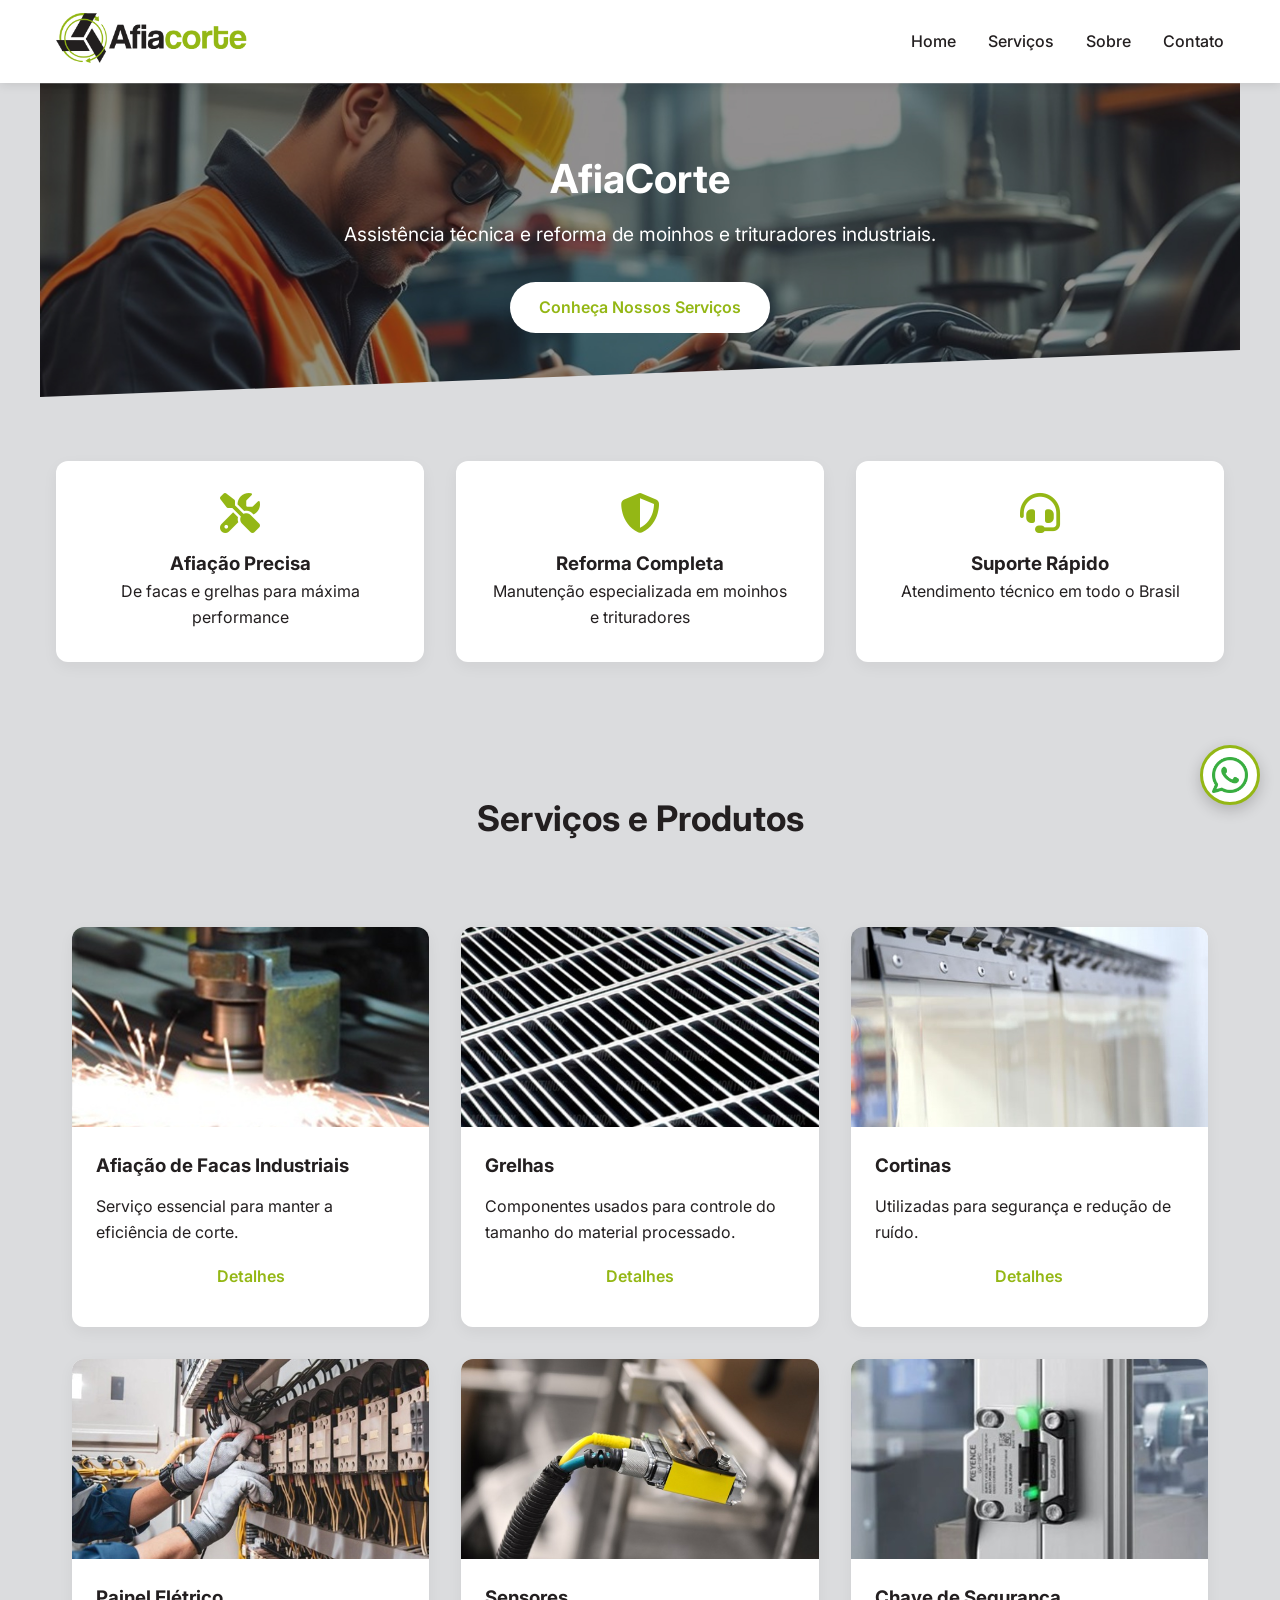
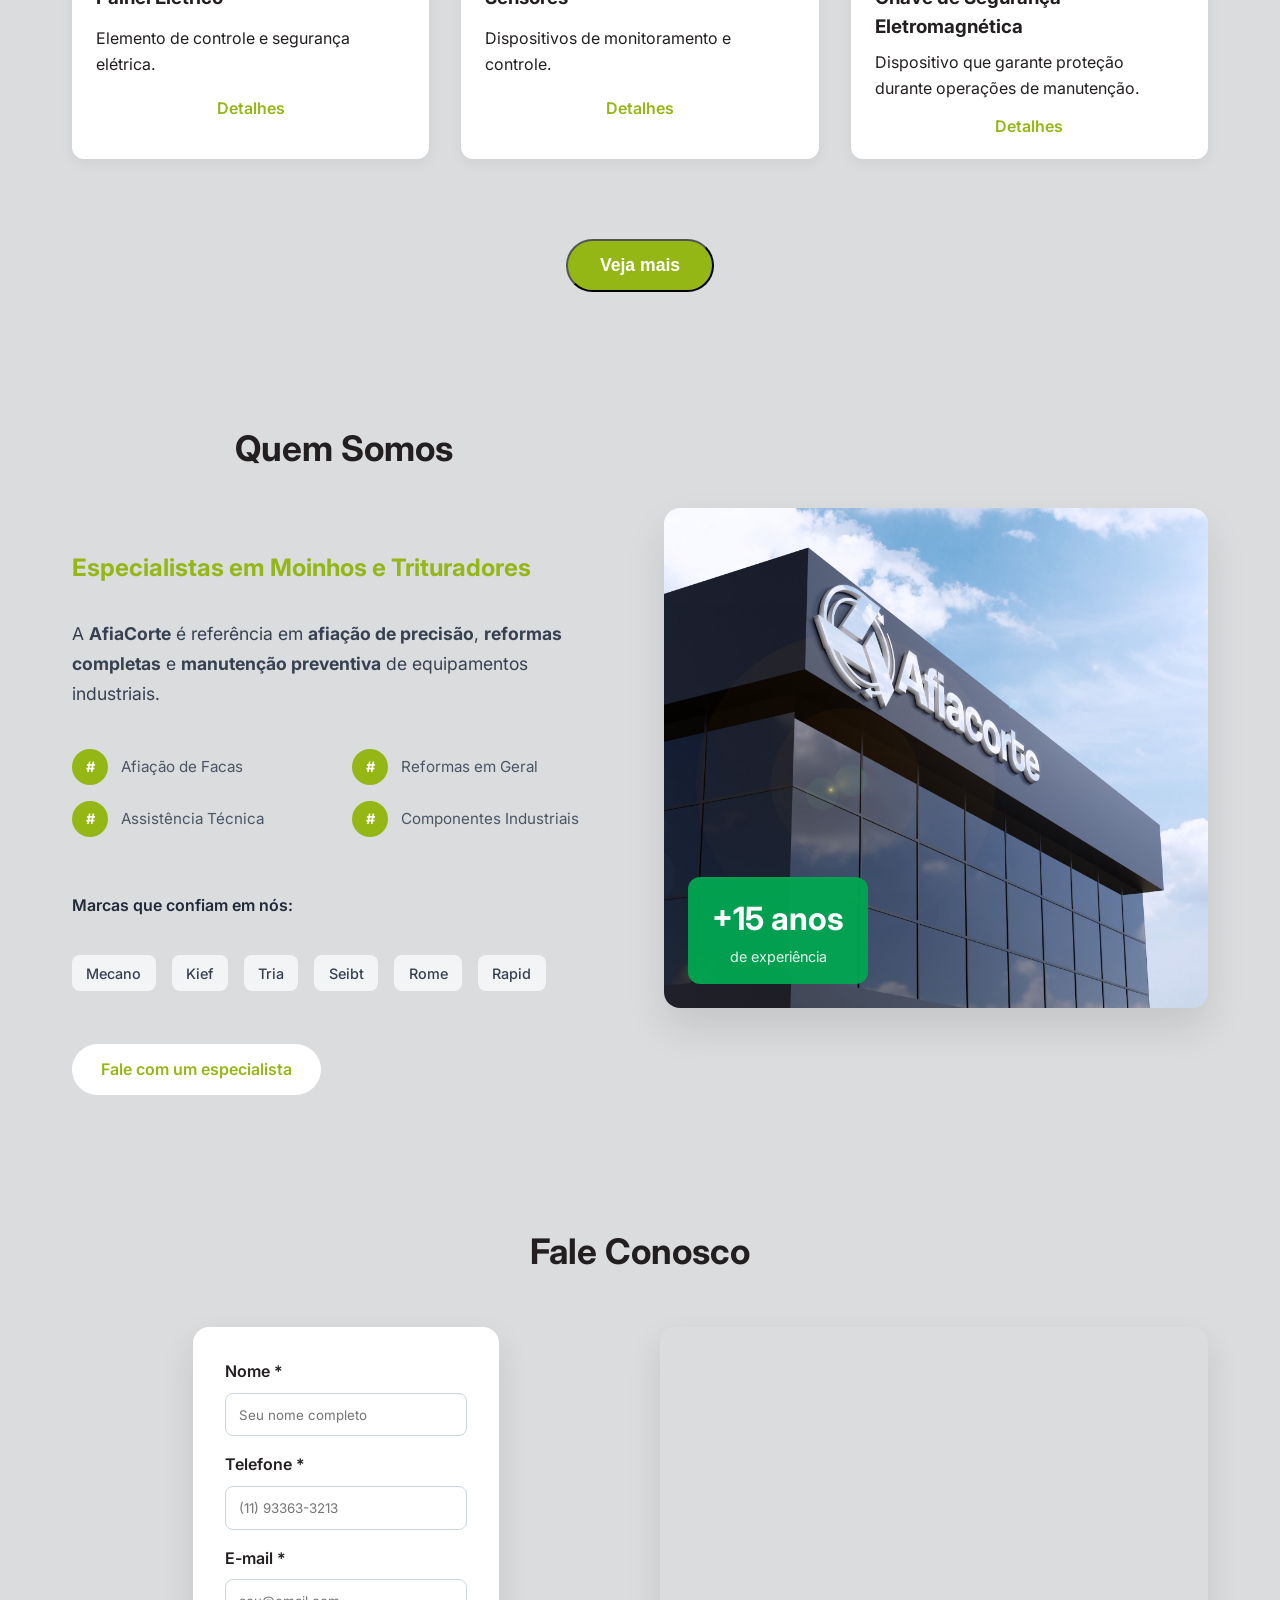
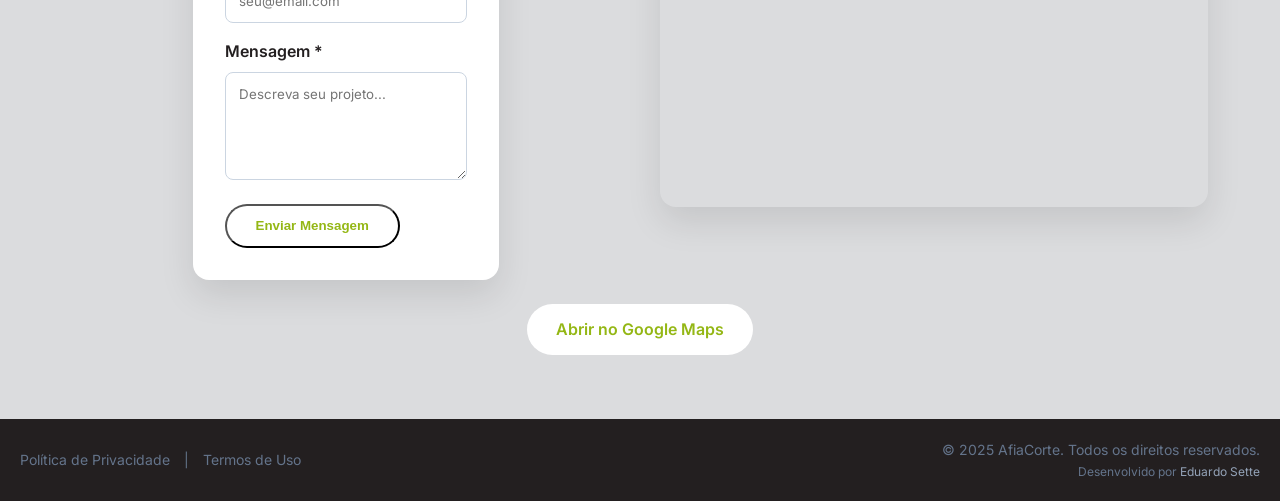
==== commit 401483ce: "adicao img novas e botao mobile Imagens dos cards atualizadas e e about-me + menu refeito modo mobil" ====
--- a/index.html
+++ b/index.html
@@ -12,20 +12,28 @@
 <body>
 
   <!-- Cabeçalho com LOGO COMPLETO -->
-  <header>
-    <nav>
-      <a href="#home">
-        <img src="./assets/img/logo1.png" alt="AfiaCorte Logo" class="logo-img">
-      </a>
-      <div class="nav-links" id="navLinks">
-        <a href="#home">Home</a>
-        <a href="#servicos">Serviços</a>
-        <a href="#sobre">Sobre</a>
-        <a href="#contato">Contato</a>
-      </div>
-      <button class="menu-toggle" id="menuToggle">Menu</button>
-    </nav>
-  </header>
+<header>
+  <nav>
+    <a href="#home">
+      <img src="./assets/img/logo1.png" alt="AfiaCorte Logo" class="logo-img">
+    </a>
+
+    <!-- MENU -->
+    <div class="nav-links" id="navLinks">
+      <a href="#home" class="nav-link">Home</a>
+      <a href="#servicos" class="nav-link">Serviços</a>
+      <a href="#sobre" class="nav-link">Sobre</a>
+      <a href="#contato" class="nav-link">Contato</a>
+    </div>
+
+    <!-- BOTÃO HAMBURGUER -->
+    <button class="menu-toggle" id="menuToggle" aria-label="Abrir menu">
+      <span></span>
+      <span></span>
+      <span></span>
+    </button>
+  </nav>
+</header>
 
   <!-- Hero -->
   <section class="hero" id="home">
@@ -64,7 +72,7 @@
     <!-- CARD 1: Afiação de Facas -->
     <div class="product-card-wrapper" data-flip>
       <div class="product-card front">
-        <div class="product-img" style="background-image: url('./assets/img/afiafacasjpg.webp');"></div>
+        <div class="product-img" style="background-image: url('./assets/img/Afiação-de-Facas-Industriais.jpeg');"></div>
         <div class="product-info">
           <h3>Afiação de Facas Industriais</h3>
           <p class="description">Serviço essencial para manter a eficiência de corte.</p>
@@ -86,7 +94,7 @@
     <!-- CARD 2: Grelhas -->
     <div class="product-card-wrapper" data-flip>
       <div class="product-card front">
-        <div class="product-img" style="background-image: url('./assets/img/grelhas.webp');"></div>
+        <div class="product-img" style="background-image: url('./assets/img/Grelhas.jpeg');"></div>
         <div class="product-info">
           <h3>Grelhas</h3>
           <p class="description">Componentes usados para controle do tamanho do material processado.</p>
@@ -108,7 +116,7 @@
     <!-- CARD 3: Cortinas -->
     <div class="product-card-wrapper" data-flip>
       <div class="product-card front">
-        <div class="product-img" style="background-image: url('./assets/img/cortinas.webp');"></div>
+        <div class="product-img" style="background-image: url('./assets/img/Cortinas.jpeg');"></div>
         <div class="product-info">
           <h3>Cortinas</h3>
           <p class="description">Utilizadas para segurança e redução de ruído.</p>
@@ -130,7 +138,7 @@
     <!-- CARD 4: Painel Elétrico -->
     <div class="product-card-wrapper" data-flip>
       <div class="product-card front">
-        <div class="product-img" style="background-image: url('./assets/img/painel.webp');"></div>
+        <div class="product-img" style="background-image: url('./assets/img/Painel-Elétrico.jpeg');"></div>
         <div class="product-info">
           <h3>Painel Elétrico</h3>
           <p class="description">Elemento de controle e segurança elétrica.</p>
@@ -152,7 +160,7 @@
     <!-- CARD 5: Sensores -->
     <div class="product-card-wrapper" data-flip>
       <div class="product-card front">
-        <div class="product-img" style="background-image: url('./assets/img/sensores.webp');"></div>
+        <div class="product-img" style="background-image: url('./assets/img/Sensores.jpeg');"></div>
         <div class="product-info">
           <h3>Sensores</h3>
           <p class="description">Dispositivos de monitoramento e controle.</p>
@@ -174,7 +182,7 @@
     <!-- CARD 6: Chave de Segurança -->
     <div class="product-card-wrapper" data-flip>
       <div class="product-card front">
-        <div class="product-img" style="background-image: url('./assets/img/chave.webp');"></div>
+        <div class="product-img" style="background-image: url('./assets/img/Chave-de-Segurança-Eletromagnética.jpeg');"></div>
         <div class="product-info">
           <h3>Chave de Segurança Eletromagnética</h3>
           <p class="description">Dispositivo que garante proteção durante operações de manutenção.</p>
@@ -197,7 +205,7 @@
     <!-- CARD 7: Cabine Acústica -->
     <div class="product-card-wrapper hidden-card" data-flip>
       <div class="product-card front">
-        <div class="product-img" style="background-image: url('./assets/img/cabine.webp');"></div>
+        <div class="product-img" style="background-image: url('./assets/img/Cabine-de-Isolamento-Acústico.jpeg');"></div>
         <div class="product-info">
           <h3>Cabine de Isolamento Acústico</h3>
           <p class="description">Estrutura voltada à redução de ruído industrial.</p>
@@ -219,7 +227,7 @@
     <!-- CARD 8: Polias -->
     <div class="product-card-wrapper hidden-card" data-flip>
       <div class="product-card front">
-        <div class="product-img" style="background-image: url('./assets/img/polias.webp');"></div>
+        <div class="product-img" style="background-image: url('./assets/img/Polias.jpeg');"></div>
         <div class="product-info">
           <h3>Polias</h3>
           <p class="description">Peças que transmitem movimento e força entre eixos.</p>
@@ -241,7 +249,7 @@
     <!-- CARD 9: Correias -->
     <div class="product-card-wrapper hidden-card" data-flip>
       <div class="product-card front">
-        <div class="product-img" style="background-image: url('./assets/img/correias.webp');"></div>
+        <div class="product-img" style="background-image: url('./assets/img/Correias.jpeg');"></div>
         <div class="product-info">
           <h3>Correias</h3>
           <p class="description">Elementos de transmissão mecânica flexíveis.</p>
@@ -263,7 +271,7 @@
     <!-- CARD 10: Rolamentos -->
     <div class="product-card-wrapper hidden-card" data-flip>
       <div class="product-card front">
-        <div class="product-img" style="background-image: url('./assets/img/rolamentos.webp');"></div>
+        <div class="product-img" style="background-image: url('./assets/img/Rolamentos.jpeg');"></div>
         <div class="product-info">
           <h3>Rolamentos</h3>
           <p class="description">Componentes que reduzem atrito e aumentam a durabilidade.</p>
@@ -285,7 +293,7 @@
     <!-- CARD 11: Separador de Pó -->
     <div class="product-card-wrapper hidden-card" data-flip>
       <div class="product-card front">
-        <div class="product-img" style="background-image: url('./assets/img/separador.webp');"></div>
+        <div class="product-img" style="background-image: url('./assets/img/Separador-de-Pó.jpeg');"></div>
         <div class="product-info">
           <h3>Separador de Pó</h3>
           <p class="description">Equipamento que remove partículas sólidas do ar.</p>
@@ -307,7 +315,7 @@
     <!-- CARD 12: Filtros -->
     <div class="product-card-wrapper hidden-card" data-flip>
       <div class="product-card front">
-        <div class="product-img" style="background-image: url('./assets/img/filtros.webp');"></div>
+        <div class="product-img" style="background-image: url('./assets/img/Filtros.jpeg');"></div>
         <div class="product-info">
           <h3>Filtros</h3>
           <p class="description">Essenciais para purificação e retenção de partículas.</p>
@@ -329,7 +337,7 @@
     <!-- CARD 13: Reformas em Geral -->
     <div class="product-card-wrapper hidden-card" data-flip>
       <div class="product-card front">
-        <div class="product-img" style="background-image: url('./assets/img/reformas.webp');"></div>
+        <div class="product-img" style="background-image: url('./assets/img/Reformas-em-Geral.jpeg');"></div>
         <div class="product-info">
           <h3>Reformas em Geral</h3>
           <p class="description">Serviço de recuperação e renovação de equipamentos.</p>
@@ -351,7 +359,7 @@
     <!-- CARD 14: Assistência Técnica -->
     <div class="product-card-wrapper hidden-card" data-flip>
       <div class="product-card front">
-        <div class="product-img" style="background-image: url('./assets/img/assistencia.webp');"></div>
+        <div class="product-img" style="background-image: url('./assets/img/Assistência-Técnica-Especializada.jpeg');"></div>
         <div class="product-info">
           <h3>Assistência Técnica Especializada</h3>
           <p class="description">Atendimento técnico completo para manutenção industrial.</p>
--- a/css/style.css
+++ b/css/style.css
@@ -192,7 +192,7 @@
   background: #cbd5e1;
   height: 300px;
   border-radius: 12px;
-  background-image: url('data:image/svg+xml,<svg xmlns="http://www.w3.org/2000/svg" viewBox="0 0 400 300"><rect fill="%23e2e8f0" width="400" height="300"/><text x="50%" y="50%" font-family="Arial" font-size="24" fill="%2394a3b8" text-anchor="middle" dominant-baseline="middle">Equipe AfiaCorte</text></svg>');
+  background-image: url('../assets/img/aboutme.jpeg');
   background-size: cover;
 }
 
@@ -603,7 +603,7 @@
 .about-img {
   height: 500px;
   background: #cbd5e1;
-  background-image: url('data:image/svg+xml,<svg xmlns="http://www.w3.org/2000/svg" viewBox="0 0 600 500"><rect fill="%23e5e7eb" width="600" height="500"/><text x="50%" y="50%" font-family="Arial" font-size="32" fill="%239ca3af" text-anchor="middle" dominant-baseline="middle">Fachada AfiaCorte</text></svg>');
+  background-image: url('../assets/img/aboutme.jpeg');
   background-size: cover;
   background-position: center;
 }
@@ -671,4 +671,73 @@
   .stat {
     font-size: 1.6rem;
   }
+}
+
+/* ÍCONE HAMBURGUER BONITO */
+.menu-toggle {
+  display: none;
+  background: none;
+  border: none;
+  cursor: pointer;
+  padding: 0.5rem;
+  z-index: 1001;
+}
+
+.menu-toggle span {
+  display: block;
+  width: 28px;
+  height: 3px;
+  background: var(--dark);
+  margin: 5px 0;
+  transition: 0.3s;
+  border-radius: 2px;
+}
+
+/* Animação do X quando aberto */
+.nav-links.active + .menu-toggle span:nth-child(1) {
+  transform: rotate(45deg) translate(8px, 8px);
+}
+.nav-links.active + .menu-toggle span:nth-child(2) {
+  opacity: 0;
+}
+.nav-links.active + .menu-toggle span:nth-child(3) {
+  transform: rotate(-45deg) translate(7px, -7px);
+}
+
+/* Mobile */
+@media (max-width: 768px) {
+  .menu-toggle {
+    display: block;
+  }
+
+  .nav-links {
+    position: absolute;
+    top: 100%;
+    left: 0;
+    width: 100%;
+    background: white;
+    flex-direction: column;
+    padding: 1rem 0;
+    box-shadow: 0 5px 15px rgba(0,0,0,0.1);
+    transform: translateY(-20px);
+    opacity: 0;
+    visibility: hidden;
+    transition: all 0.3s ease;
+  }
+
+  .nav-links.active {
+    transform: translateY(0);
+    opacity: 1;
+    visibility: visible;
+  }
+
+  .nav-links a {
+    padding: 0.8rem 2rem;
+    text-align: center;
+    border-bottom: 1px solid #eee;
+  }
+
+  .nav-links a:last-child {
+    border-bottom: none;
+  }
 }
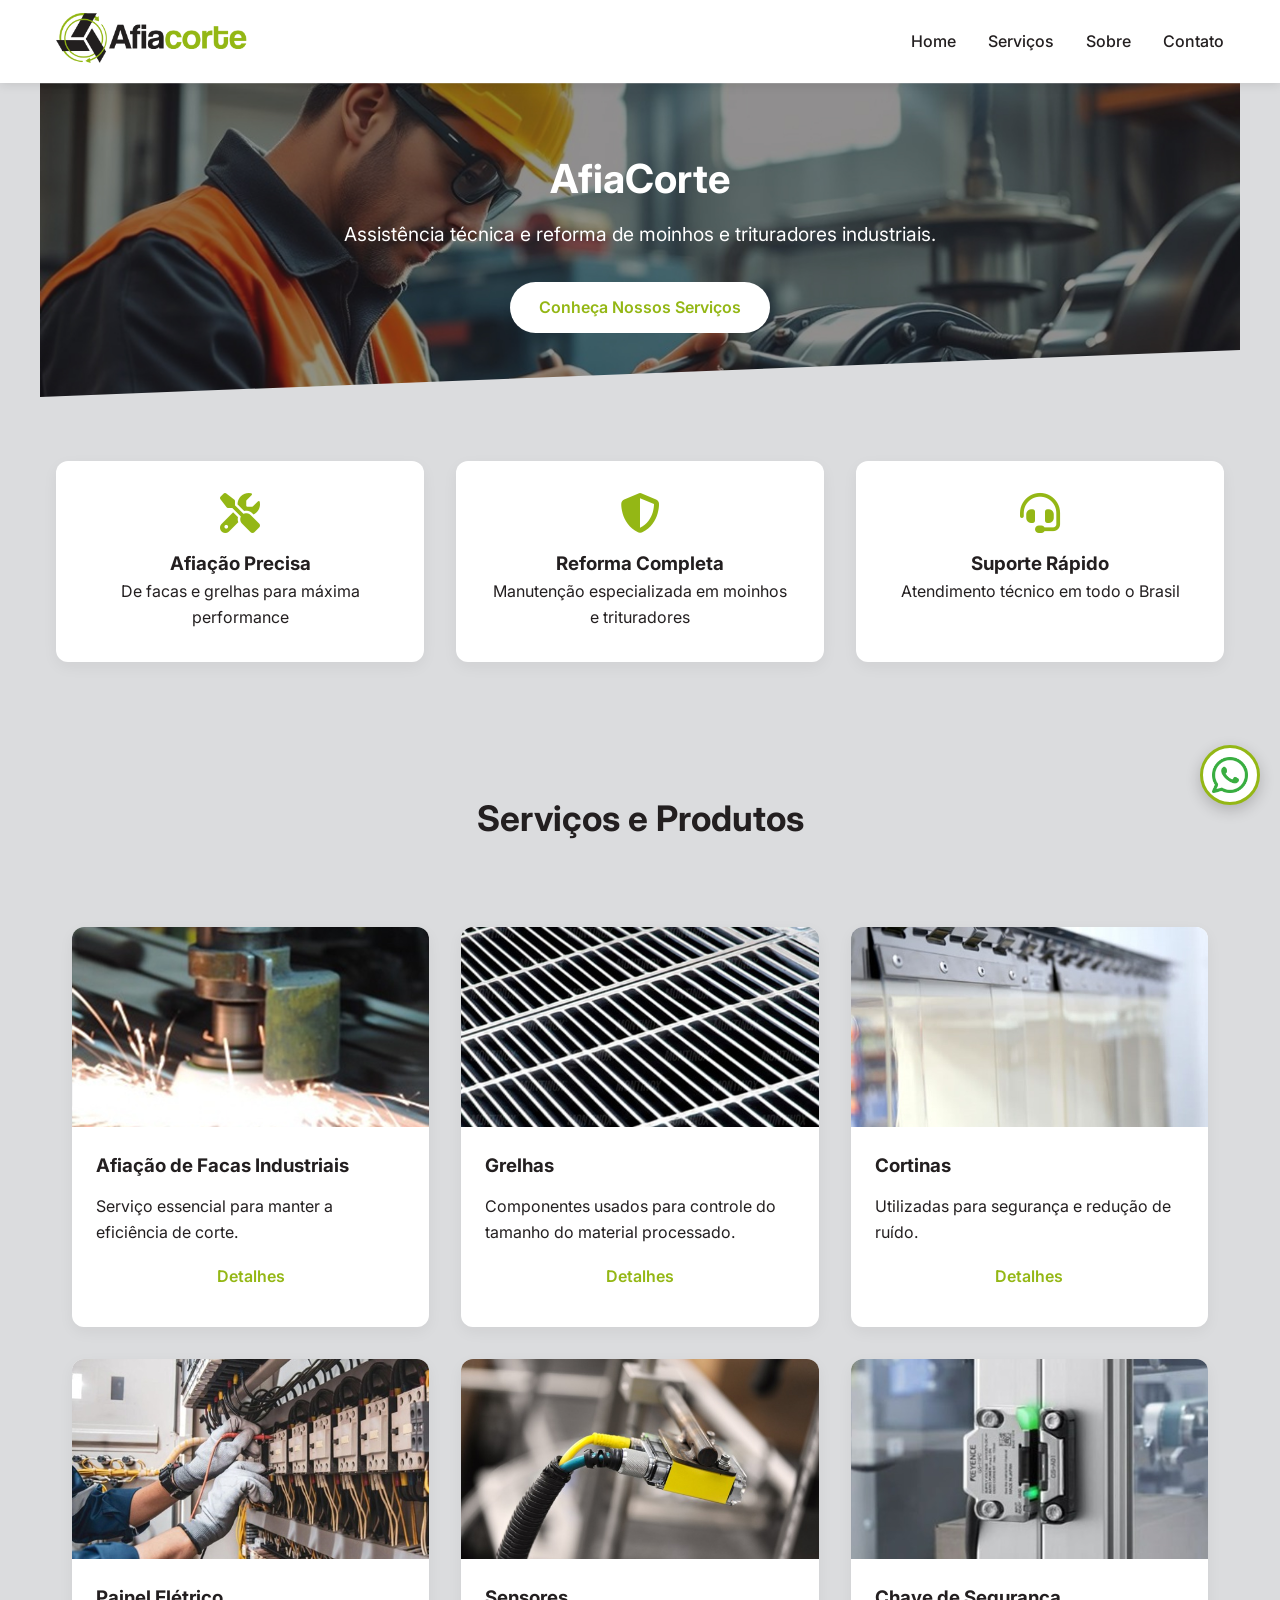
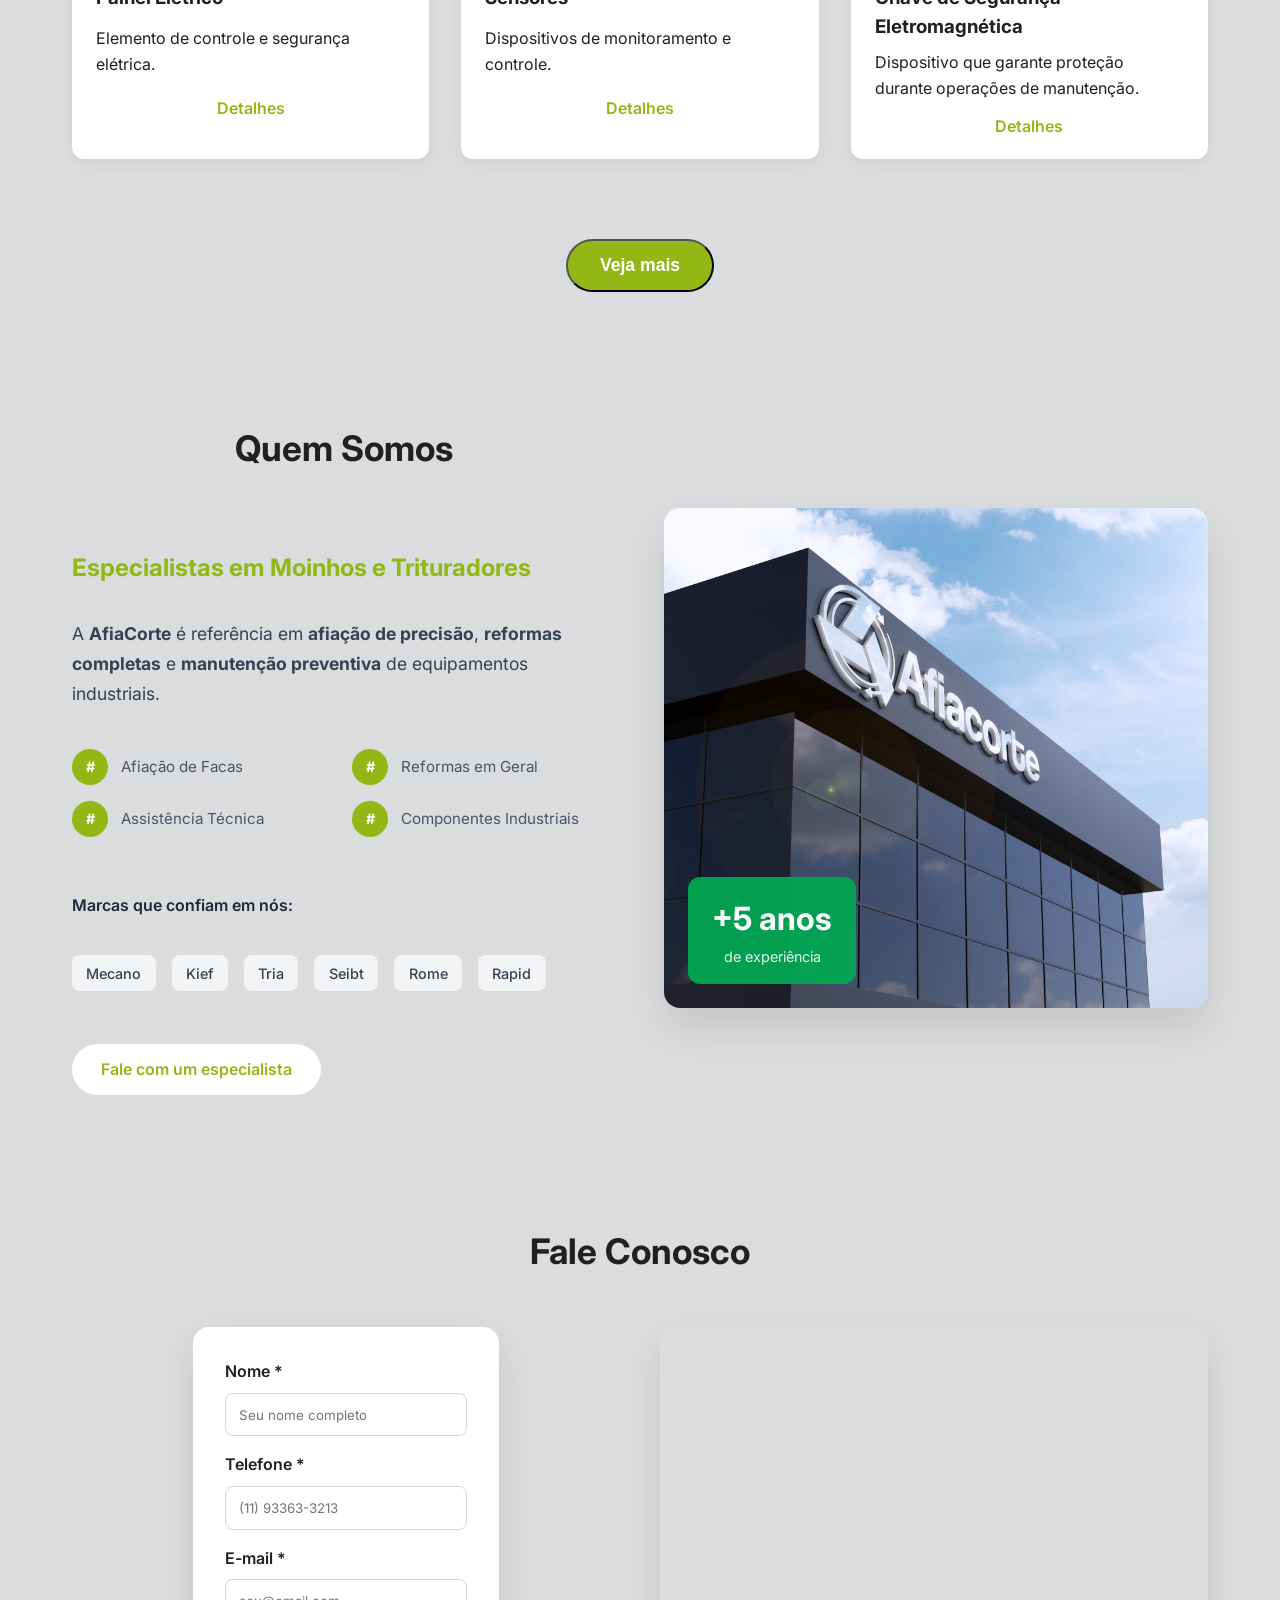
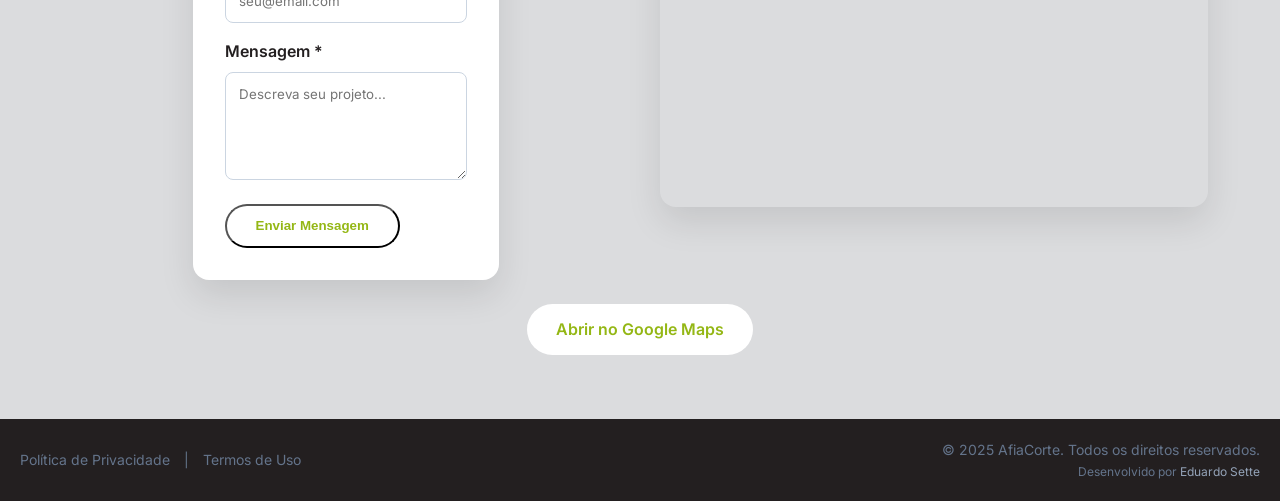
==== commit 363e40f0: "mudanca no sobre +5 anos" ====
--- a/index.html
+++ b/index.html
@@ -433,7 +433,7 @@
     <div class="about-visual">
       <div class="about-img"></div>
       <div class="about-overlay">
-        <p class="stat">+15 anos</p>
+        <p class="stat">+5 anos</p>
         <p class="stat-label">de experiência</p>
       </div>
     </div>
--- a/css/style.css
+++ b/css/style.css
@@ -177,23 +177,6 @@
 
 .product-info h3 {
   margin-bottom: 0.5rem;
-}
-
-
-/* Sobre */
-.about-content {
-  display: grid;
-  grid-template-columns: 1fr 1fr;
-  gap: 3rem;
-  align-items: center;
-}
-
-.about-img {
-  background: #cbd5e1;
-  height: 300px;
-  border-radius: 12px;
-  background-image: url('../assets/img/aboutme.jpeg');
-  background-size: cover;
 }
 
 /* Contato */
@@ -592,7 +575,7 @@
   font-size: 1rem;
 }
 
-/* IMAGEM COM SOBREPOSIÇÃO */
+/* sobre mim */
 .about-visual {
   position: relative;
   border-radius: 16px;
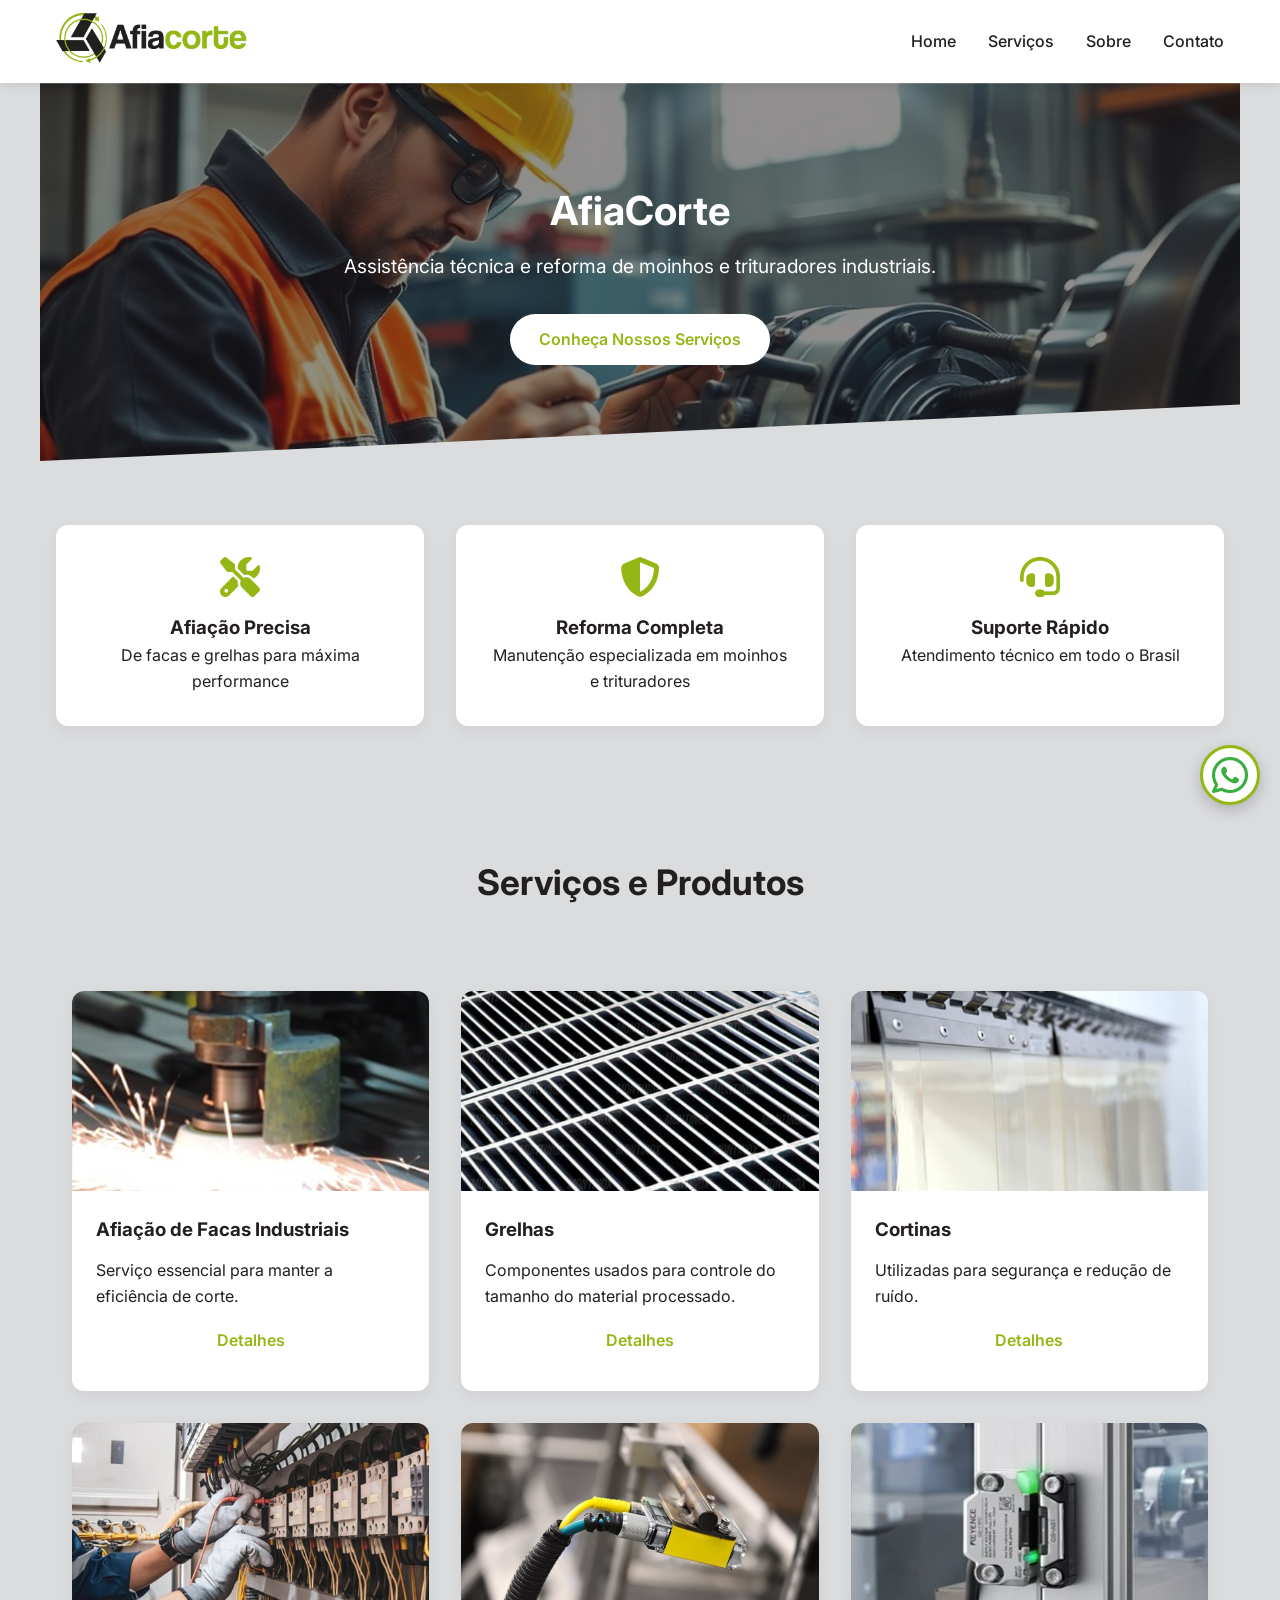
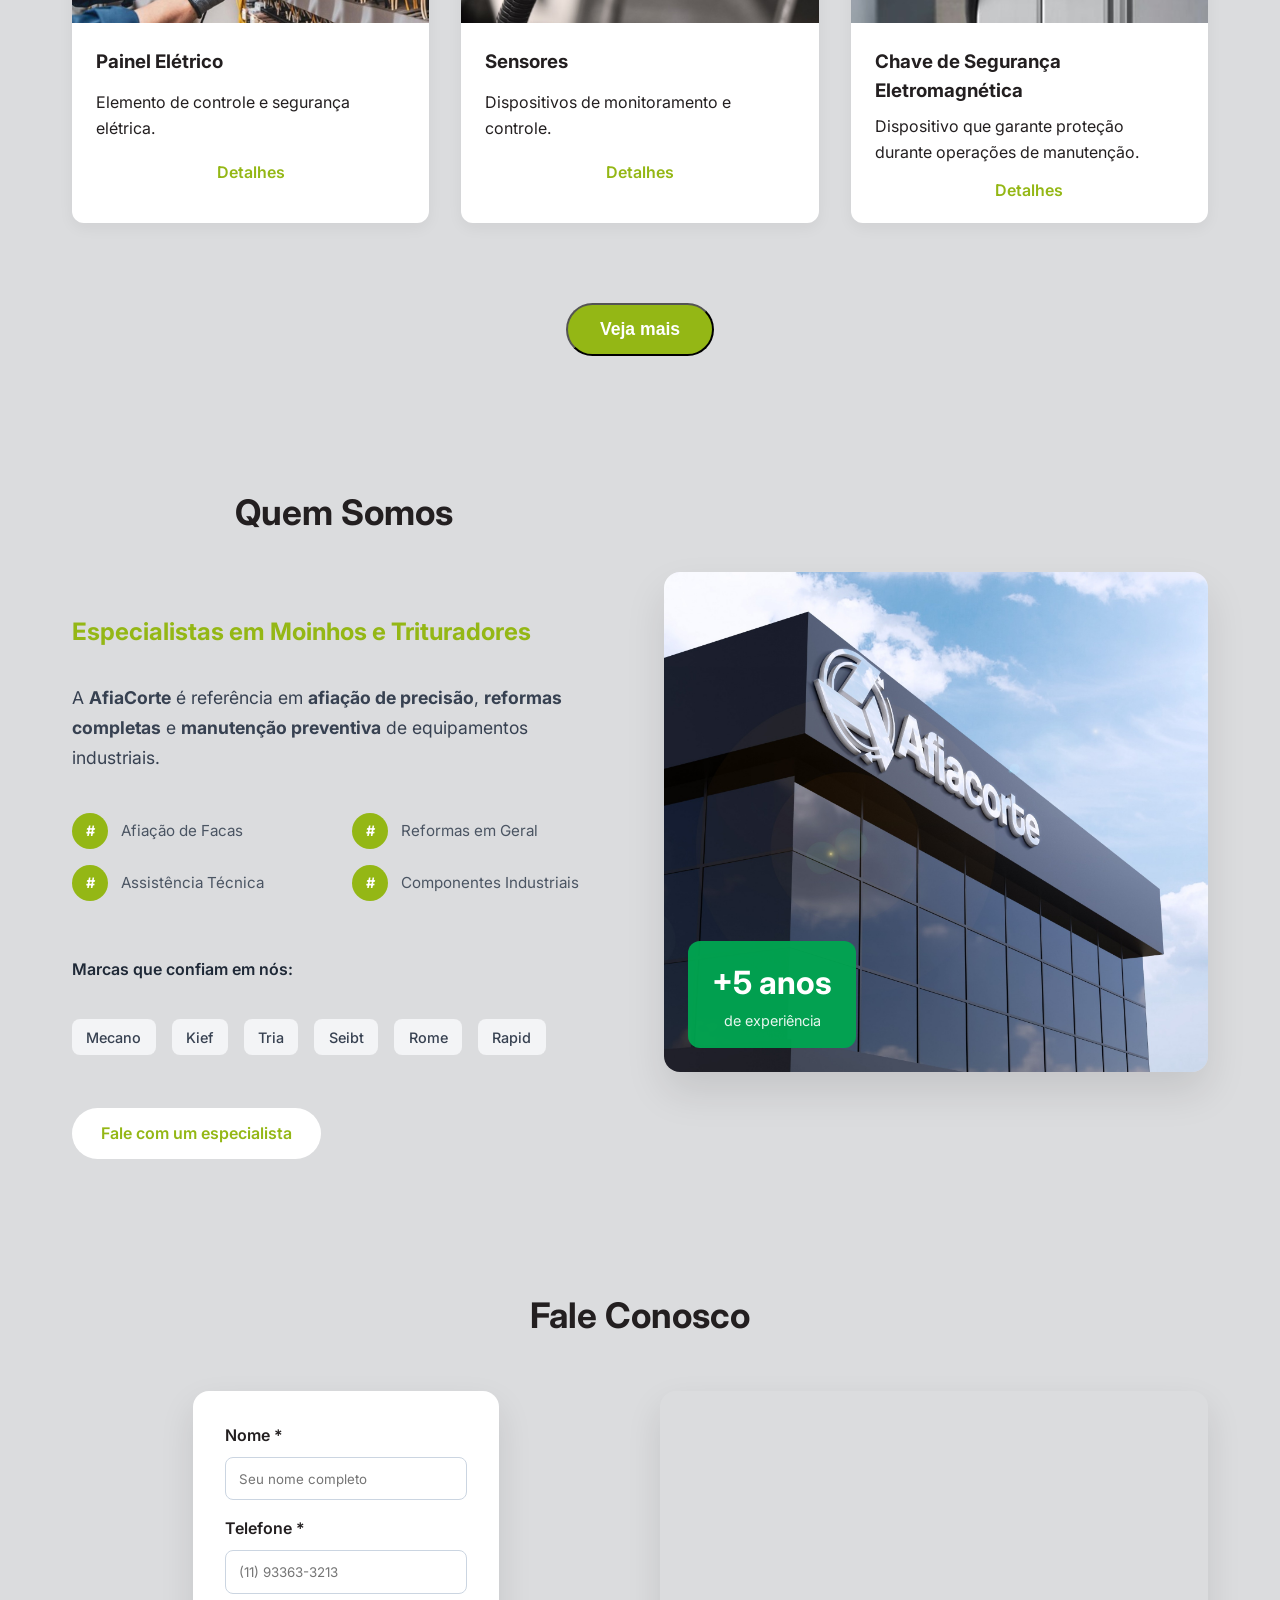
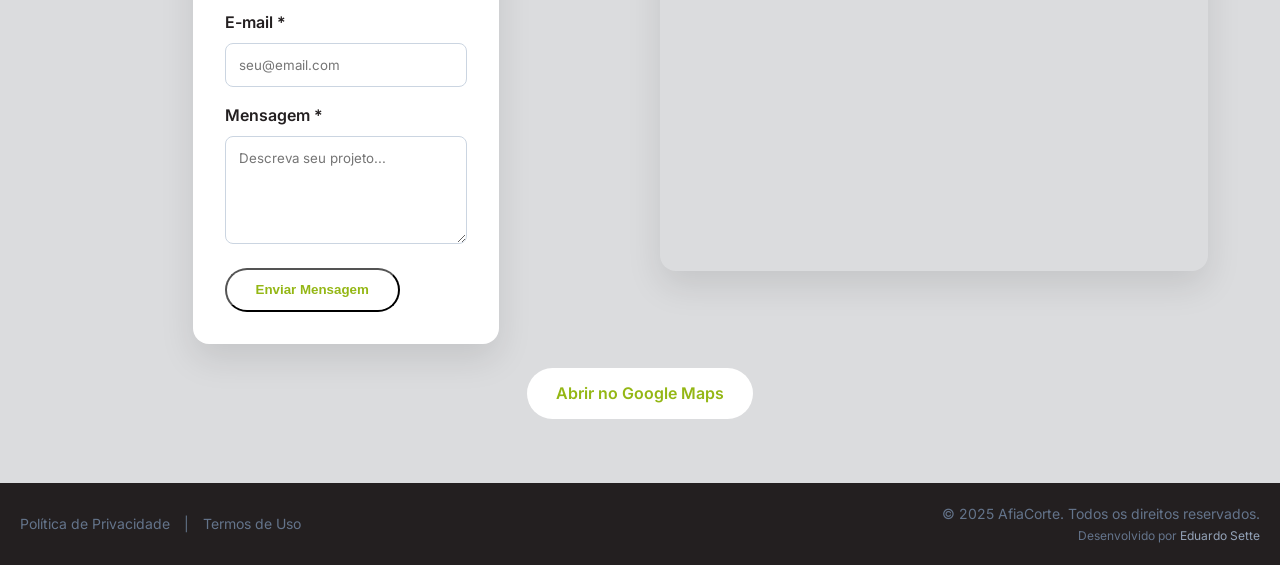
==== commit e445232d: "Add files via upload" ====
--- a/index.html
+++ b/index.html
@@ -492,7 +492,7 @@
 
   <!-- BOTÃO ABAIXO DO MAPA (OPCIONAL) -->
   <div style="text-align: center; margin-top: 1.5rem;">
-    <a href="https://maps.app.goo.gl/9vPqX8kL3mN2vJqY7" target="_blank" class="btn">
+    <a href="https://maps.app.goo.gl/g7iUTZDQN9rto6Y4A" target="_blank" class="btn">
       Abrir no Google Maps
     </a>
   </div>
--- a/css/style.css
+++ b/css/style.css
@@ -69,7 +69,7 @@
   background-size: cover;
   color: white;
   text-align: center;
-  padding: 4rem 1rem;
+  padding: 6rem 1rem;
   clip-path: polygon(0 0, 100% 0, 100% 85%, 0 100%);
 }
 
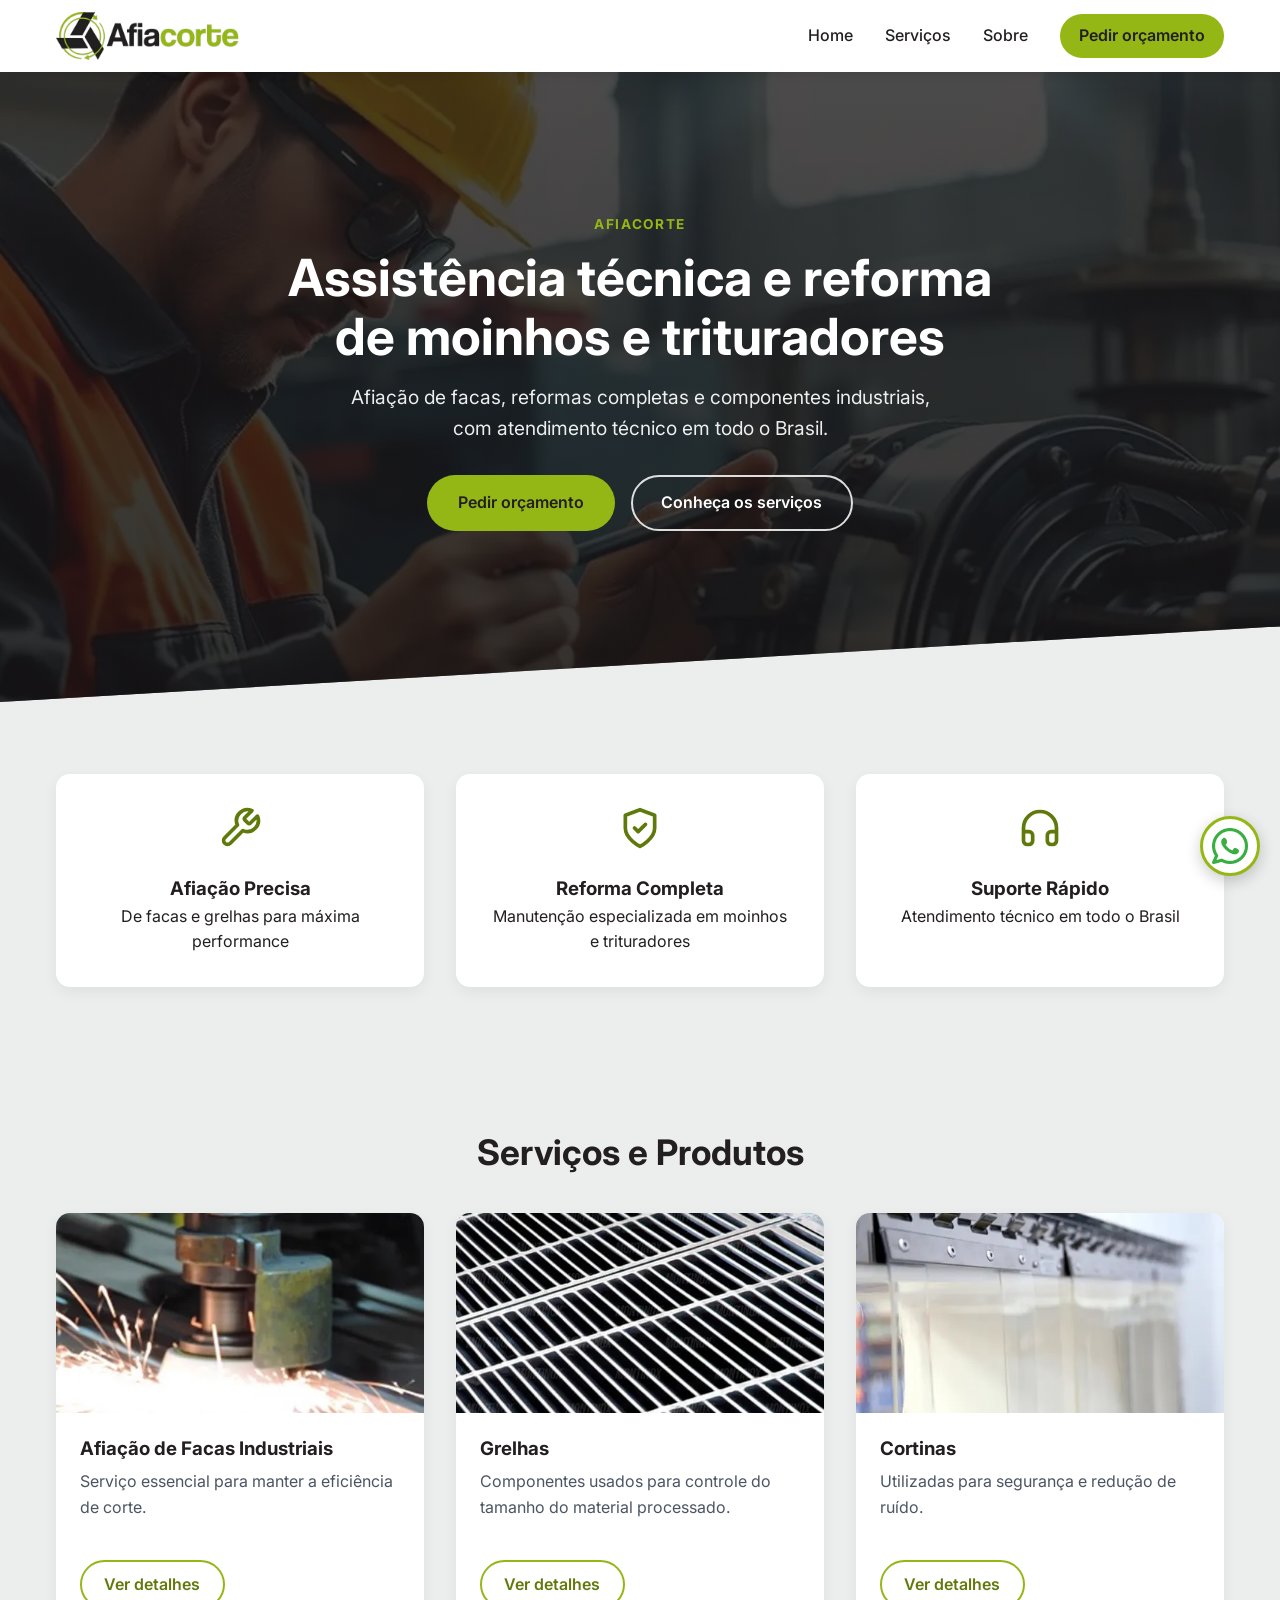
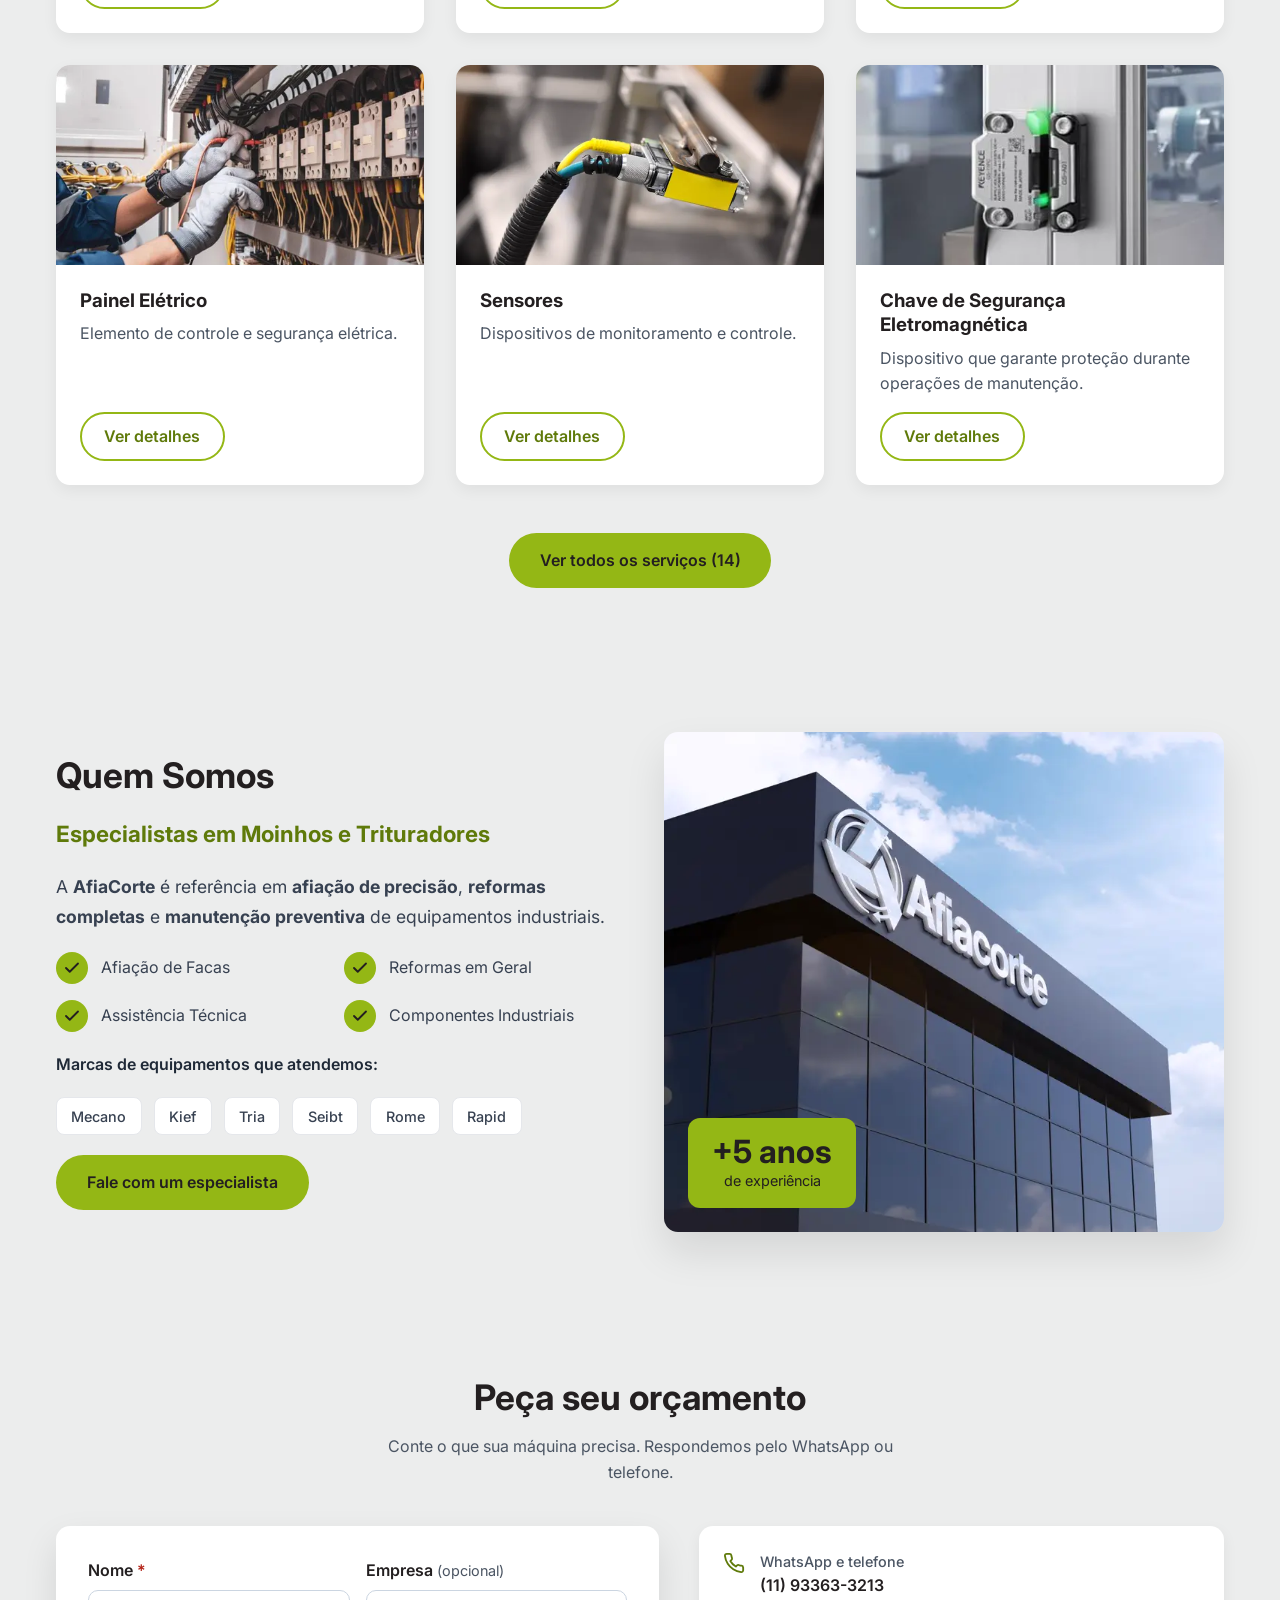
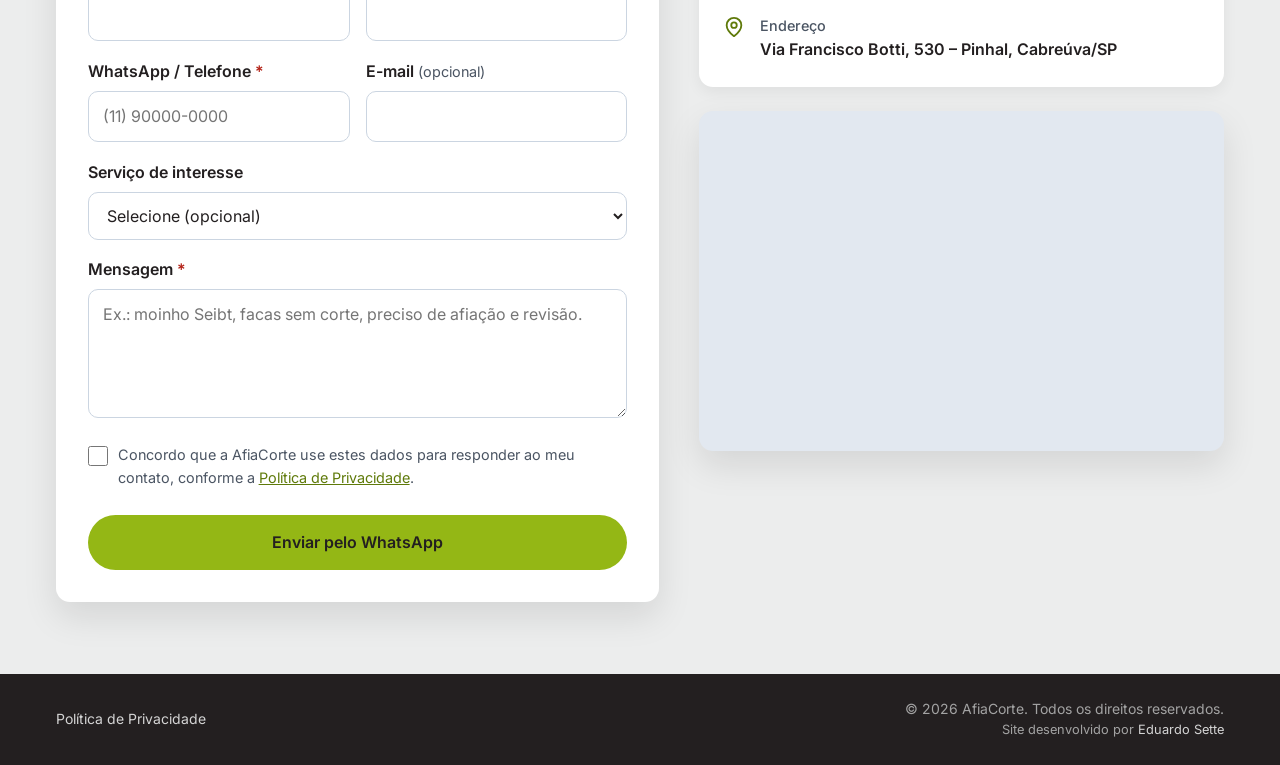
==== commit f232f005: "Otimiza o site: imagens WebP, acessibilidade, SEO e formulário funcional - Imagens convertidas para " ====
--- a/index.html
+++ b/index.html
@@ -1,521 +1,647 @@
-<!DOCTYPE html>
-<html lang="pt-BR">
-<head>
-  <meta charset="UTF-8" />
-  <meta name="viewport" content="width=device-width, initial-scale=1.0"/>
-  <title>AfiaCorte - Assistência Técnica e Reforma de Moinhos e Trituradores</title>
-  <link href="https://fonts.googleapis.com/css2?family=Inter:wght@400;600;700&display=swap" rel="stylesheet">
-  <link rel="stylesheet" href="https://cdnjs.cloudflare.com/ajax/libs/font-awesome/6.5.0/css/all.min.css">
-  <link rel="stylesheet" href="./css/style.css">
-  <script src="https://code.jquery.com/jquery-3.5.1.min.js"></script>
-</head>
-<body>
-
-  <!-- Cabeçalho com LOGO COMPLETO -->
-<header>
-  <nav>
-    <a href="#home">
-      <img src="./assets/img/logo1.png" alt="AfiaCorte Logo" class="logo-img">
-    </a>
-
-    <!-- MENU -->
-    <div class="nav-links" id="navLinks">
-      <a href="#home" class="nav-link">Home</a>
-      <a href="#servicos" class="nav-link">Serviços</a>
-      <a href="#sobre" class="nav-link">Sobre</a>
-      <a href="#contato" class="nav-link">Contato</a>
-    </div>
-
-    <!-- BOTÃO HAMBURGUER -->
-    <button class="menu-toggle" id="menuToggle" aria-label="Abrir menu">
-      <span></span>
-      <span></span>
-      <span></span>
-    </button>
-  </nav>
-</header>
-
-  <!-- Hero -->
-  <section class="hero" id="home">
-    <h1>AfiaCorte</h1>
-    <p>Assistência técnica e reforma de moinhos e trituradores industriais.</p>
-    <a href="#servicos" class="btn">Conheça Nossos Serviços</a>
-  </section>
-
-  <!-- Benefícios -->
-  <section id="beneficios">
-    <div class="benefits">
-      <div class="benefit-card">
-        <i class="fas fa-tools"></i>
-        <h3>Afiação Precisa</h3>
-        <p>De facas e grelhas para máxima performance</p>
-      </div>
-      <div class="benefit-card">
-        <i class="fas fa-shield-alt"></i>
-        <h3>Reforma Completa</h3>
-        <p>Manutenção especializada em moinhos e trituradores</p>
-      </div>
-      <div class="benefit-card">
-        <i class="fas fa-headset"></i>
-        <h3>Suporte Rápido</h3>
-        <p>Atendimento técnico em todo o Brasil</p>
-      </div>
-    </div>
-  </section>
-
-  <!-- Serviços -->
-<section id="servicos">
-  <h2>Serviços e Produtos</h2>
-  <div class="products-container" id="productsContainer">
-
-    <!-- === 6 CARDS VISÍVEIS === -->
-    <!-- CARD 1: Afiação de Facas -->
-    <div class="product-card-wrapper" data-flip>
-      <div class="product-card front">
-        <div class="product-img" style="background-image: url('./assets/img/Afiação-de-Facas-Industriais.jpeg');"></div>
-        <div class="product-info">
-          <h3>Afiação de Facas Industriais</h3>
-          <p class="description">Serviço essencial para manter a eficiência de corte.</p>
-          <p class="details-btn">Detalhes</p>
-          <!--<a href="#contato" class="btn">Solicitar</a>-->
-        </div>
-      </div>
-      <div class="product-card back">
-        <div class="product-info back-info">
-          <h3>Afiação de Facas Industriais</h3>
-          <p class="description-full">
-            Realizado com <strong>equipamentos de precisão</strong>, garante <strong>geometria uniforme</strong>, <strong>ângulos de corte adequados</strong> e <strong>acabamento superficial de alta qualidade</strong>. Compatível com facas de até <strong>600 mm</strong>, em <strong>aço ferramenta</strong> ou <strong>HSS</strong>.
-          </p>
-          <p class="back-btn">Voltar</p>
-        </div>
-      </div>
-    </div>
-
-    <!-- CARD 2: Grelhas -->
-    <div class="product-card-wrapper" data-flip>
-      <div class="product-card front">
-        <div class="product-img" style="background-image: url('./assets/img/Grelhas.jpeg');"></div>
-        <div class="product-info">
-          <h3>Grelhas</h3>
-          <p class="description">Componentes usados para controle do tamanho do material processado.</p>
-          <p class="details-btn">Detalhes</p>
-          
-        </div>
-      </div>
-      <div class="product-card back">
-        <div class="product-info back-info">
-          <h3>Grelhas</h3>
-          <p class="description-full">
-            Fabricadas em <strong>aço carbono</strong> ou <strong>inox</strong>, com <strong>tratamento térmico opcional</strong>. Aplicadas em <strong>moinhos</strong> e <strong>trituradores</strong>.
-          </p>
-          <p class="back-btn">Voltar</p>
-        </div>
-      </div>
-    </div>
-
-    <!-- CARD 3: Cortinas -->
-    <div class="product-card-wrapper" data-flip>
-      <div class="product-card front">
-        <div class="product-img" style="background-image: url('./assets/img/Cortinas.jpeg');"></div>
-        <div class="product-info">
-          <h3>Cortinas</h3>
-          <p class="description">Utilizadas para segurança e redução de ruído.</p>
-          <p class="details-btn">Detalhes</p>
-
-        </div>
-      </div>
-      <div class="product-card back">
-        <div class="product-info back-info">
-          <h3>Cortinas</h3>
-          <p class="description-full">
-            Feitas em <strong>PVC</strong> ou <strong>material metálico flexível</strong>, evitam <strong>dispersão de partículas</strong> e reduzem o <strong>ruído operacional</strong>.
-          </p>
-          <p class="back-btn">Voltar</p>
-        </div>
-      </div>
-    </div>
-
-    <!-- CARD 4: Painel Elétrico -->
-    <div class="product-card-wrapper" data-flip>
-      <div class="product-card front">
-        <div class="product-img" style="background-image: url('./assets/img/Painel-Elétrico.jpeg');"></div>
-        <div class="product-info">
-          <h3>Painel Elétrico</h3>
-          <p class="description">Elemento de controle e segurança elétrica.</p>
-          <p class="details-btn">Detalhes</p>
-
-        </div>
-      </div>
-      <div class="product-card back">
-        <div class="product-info back-info">
-          <h3>Painel Elétrico</h3>
-          <p class="description-full">
-            Montado conforme <strong>normas NR-10 e IEC</strong>, integra <strong>sistemas de comando e proteção</strong>, podendo incluir <strong>relés</strong>, <strong>disjuntores</strong> e <strong>CLPs</strong>. Layout projetado para <strong>segurança</strong> e <strong>fácil manutenção</strong>.
-          </p>
-          <p class="back-btn">Voltar</p>
-        </div>
-      </div>
-    </div>
-
-    <!-- CARD 5: Sensores -->
-    <div class="product-card-wrapper" data-flip>
-      <div class="product-card front">
-        <div class="product-img" style="background-image: url('./assets/img/Sensores.jpeg');"></div>
-        <div class="product-info">
-          <h3>Sensores</h3>
-          <p class="description">Dispositivos de monitoramento e controle.</p>
-          <p class="details-btn">Detalhes</p>
-
-        </div>
-      </div>
-      <div class="product-card back">
-        <div class="product-info back-info">
-          <h3>Sensores</h3>
-          <p class="description-full">
-            Detectam <strong>posição</strong>, <strong>rotação</strong> ou <strong>vibração</strong>, garantindo <strong>controle operacional</strong> e <strong>segurança</strong> em processos automatizados.
-          </p>
-          <p class="back-btn">Voltar</p>
-        </div>
-      </div>
-    </div>
-
-    <!-- CARD 6: Chave de Segurança -->
-    <div class="product-card-wrapper" data-flip>
-      <div class="product-card front">
-        <div class="product-img" style="background-image: url('./assets/img/Chave-de-Segurança-Eletromagnética.jpeg');"></div>
-        <div class="product-info">
-          <h3>Chave de Segurança Eletromagnética</h3>
-          <p class="description">Dispositivo que garante proteção durante operações de manutenção.</p>
-          <p class="details-btn">Detalhes</p>
-
-        </div>
-      </div>
-      <div class="product-card back">
-        <div class="product-info back-info">
-          <h3>Chave de Segurança Eletromagnética</h3>
-          <p class="description-full">
-            Utilizada para <strong>bloquear o funcionamento de máquinas</strong> quando <strong>portas ou tampas</strong> estão abertas. Atende às <strong>normas NR-12</strong> e <strong>ISO 14119</strong>.
-          </p>
-          <p class="back-btn">Voltar</p>
-        </div>
-      </div>
-    </div>
-
-    <!-- === 8 CARDS ESCONDIDOS (hidden-card) === -->
-    <!-- CARD 7: Cabine Acústica -->
-    <div class="product-card-wrapper hidden-card" data-flip>
-      <div class="product-card front">
-        <div class="product-img" style="background-image: url('./assets/img/Cabine-de-Isolamento-Acústico.jpeg');"></div>
-        <div class="product-info">
-          <h3>Cabine de Isolamento Acústico</h3>
-          <p class="description">Estrutura voltada à redução de ruído industrial.</p>
-          <p class="details-btn">Detalhes</p>
-
-        </div>
-      </div>
-      <div class="product-card back">
-        <div class="product-info back-info">
-          <h3>Cabine de Isolamento Acústico</h3>
-          <p class="description-full">
-            Construída com <strong>painéis metálicos</strong> e <strong>material fonoabsorvente</strong>, garante <strong>conforto acústico</strong> e conformidade com a <strong>NR-15</strong>.
-          </p>
-          <p class="back-btn">Voltar</p>
-        </div>
-      </div>
-    </div>
-
-    <!-- CARD 8: Polias -->
-    <div class="product-card-wrapper hidden-card" data-flip>
-      <div class="product-card front">
-        <div class="product-img" style="background-image: url('./assets/img/Polias.jpeg');"></div>
-        <div class="product-info">
-          <h3>Polias</h3>
-          <p class="description">Peças que transmitem movimento e força entre eixos.</p>
-          <p class="details-btn">Detalhes</p>
-
-        </div>
-      </div>
-      <div class="product-card back">
-        <div class="product-info back-info">
-          <h3>Polias</h3>
-          <p class="description-full">
-            Produzidas em <strong>ferro fundido</strong>, <strong>aço</strong> ou <strong>alumínio</strong>, são <strong>balanceadas dinamicamente</strong> para melhor desempenho.
-          </p>
-          <p class="back-btn">Voltar</p>
-        </div>
-      </div>
-    </div>
-
-    <!-- CARD 9: Correias -->
-    <div class="product-card-wrapper hidden-card" data-flip>
-      <div class="product-card front">
-        <div class="product-img" style="background-image: url('./assets/img/Correias.jpeg');"></div>
-        <div class="product-info">
-          <h3>Correias</h3>
-          <p class="description">Elementos de transmissão mecânica flexíveis.</p>
-          <p class="details-btn">Detalhes</p>
-
-        </div>
-      </div>
-      <div class="product-card back">
-        <div class="product-info back-info">
-          <h3>Correias</h3>
-          <p class="description-full">
-            Podem ser <strong>em V</strong>, <strong>planas</strong> ou <strong>sincronizadoras</strong>, com <strong>alta resistência à tração</strong> e <strong>desgaste</strong>. Proporcionam <strong>desempenho contínuo</strong> e <strong>silencioso</strong>.
-          </p>
-          <p class="back-btn">Voltar</p>
-        </div>
-      </div>
-    </div>
-
-    <!-- CARD 10: Rolamentos -->
-    <div class="product-card-wrapper hidden-card" data-flip>
-      <div class="product-card front">
-        <div class="product-img" style="background-image: url('./assets/img/Rolamentos.jpeg');"></div>
-        <div class="product-info">
-          <h3>Rolamentos</h3>
-          <p class="description">Componentes que reduzem atrito e aumentam a durabilidade.</p>
-          <p class="details-btn">Detalhes</p>
-
-        </div>
-      </div>
-      <div class="product-card back">
-        <div class="product-info back-info">
-          <h3>Rolamentos</h3>
-          <p class="description-full">
-            Fornecidos conforme <strong>normas ISO</strong> e <strong>ABNT</strong>, garantem <strong>apoio rotativo</strong> eficiente e <strong>maior vida útil</strong> a eixos e engrenagens.
-          </p>
-          <p class="back-btn">Voltar</p>
-        </div>
-      </div>
-    </div>
-
-    <!-- CARD 11: Separador de Pó -->
-    <div class="product-card-wrapper hidden-card" data-flip>
-      <div class="product-card front">
-        <div class="product-img" style="background-image: url('./assets/img/Separador-de-Pó.jpeg');"></div>
-        <div class="product-info">
-          <h3>Separador de Pó</h3>
-          <p class="description">Equipamento que remove partículas sólidas do ar.</p>
-          <p class="details-btn">Detalhes</p>
-
-        </div>
-      </div>
-      <div class="product-card back">
-        <div class="product-info back-info">
-          <h3>Separador de Pó</h3>
-          <p class="description-full">
-            Funciona como <strong>sistema de filtragem ou ciclone</strong>, aumentando a <strong>eficiência do processo</strong> e a <strong>segurança ambiental</strong>.
-          </p>
-          <p class="back-btn">Voltar</p>
-        </div>
-      </div>
-    </div>
-
-    <!-- CARD 12: Filtros -->
-    <div class="product-card-wrapper hidden-card" data-flip>
-      <div class="product-card front">
-        <div class="product-img" style="background-image: url('./assets/img/Filtros.jpeg');"></div>
-        <div class="product-info">
-          <h3>Filtros</h3>
-          <p class="description">Essenciais para purificação e retenção de partículas.</p>
-          <p class="details-btn">Detalhes</p>
-
-        </div>
-      </div>
-      <div class="product-card back">
-        <div class="product-info back-info">
-          <h3>Filtros</h3>
-          <p class="description-full">
-            Projetados para <strong>partículas sólidas</strong>, <strong>líquidos</strong> ou <strong>gases</strong>, disponíveis em <strong>diversas malhas e materiais</strong> conforme a aplicação industrial.
-          </p>
-          <p class="back-btn">Voltar</p>
-        </div>
-      </div>
-    </div>
-
-    <!-- CARD 13: Reformas em Geral -->
-    <div class="product-card-wrapper hidden-card" data-flip>
-      <div class="product-card front">
-        <div class="product-img" style="background-image: url('./assets/img/Reformas-em-Geral.jpeg');"></div>
-        <div class="product-info">
-          <h3>Reformas em Geral</h3>
-          <p class="description">Serviço de recuperação e renovação de equipamentos.</p>
-          <p class="details-btn">Detalhes</p>
-
-        </div>
-      </div>
-      <div class="product-card back">
-        <div class="product-info back-info">
-          <h3>Reformas em Geral</h3>
-          <p class="description-full">
-            Inclui <strong>recondicionamento completo</strong> de <strong>moinhos</strong>, <strong>trituradores</strong> e componentes, com <strong>substituição de peças</strong>, <strong>recuperação estrutural</strong> e <strong>calibração técnica</strong>.
-          </p>
-          <p class="back-btn">Voltar</p>
-        </div>
-      </div>
-    </div>
-
-    <!-- CARD 14: Assistência Técnica -->
-    <div class="product-card-wrapper hidden-card" data-flip>
-      <div class="product-card front">
-        <div class="product-img" style="background-image: url('./assets/img/Assistência-Técnica-Especializada.jpeg');"></div>
-        <div class="product-info">
-          <h3>Assistência Técnica Especializada</h3>
-          <p class="description">Atendimento técnico completo para manutenção industrial.</p>
-          <p class="details-btn">Detalhes</p>
-          
-        </div>
-      </div>
-      <div class="product-card back">
-        <div class="product-info back-info">
-          <h3>Assistência Técnica Especializada</h3>
-          <p class="description-full">
-            Oferece <strong>diagnóstico</strong>, <strong>manutenção preventiva e corretiva</strong>, emissão de <strong>relatórios técnicos</strong> e conformidade com <strong>normas vigentes</strong>.
-          </p>
-          <p class="back-btn">Voltar</p>
-        </div>
-      </div>
-    </div>
-
-  </div>
-
-  <!-- BOTÃO "VEJA MAIS" -->
-  <div class="load-more-container">
-    <button id="loadMoreBtn" class="btn load-more-btn">Veja mais</button>
-  </div>
-</section>
-
- <!-- Sobre -->
-<section id="sobre">
-  <div class="about-container">
-    <div class="about-text">
-      <h2>Quem Somos</h2>
-      <h3>Especialistas em Moinhos e Trituradores</h3>
-      <p class="highlight">
-        A <strong>AfiaCorte</strong> é referência em <strong>afiação de precisão</strong>, <strong>reformas completas</strong> e <strong>manutenção preventiva</strong> de equipamentos industriais.
-      </p>
-
-      <!-- SERVIÇOS EM ÍCONES -->
-      <div class="services-grid">
-        <div class="service-item">
-          <span class="icon">#</span>
-          <span>Afiação de Facas</span>
-        </div>
-        <div class="service-item">
-          <span class="icon">#</span>
-          <span>Reformas em Geral</span>
-        </div>
-        <div class="service-item">
-          <span class="icon">#</span>
-          <span>Assistência Técnica</span>
-        </div>
-        <div class="service-item">
-          <span class="icon">#</span>
-          <span>Componentes Industriais</span>
-        </div>
-      </div>
-
-      <!-- MARCAS -->
-      <p class="brands-title">Marcas que confiam em nós:</p>
-      <div class="brands-logos">
-        <span>Mecano</span>
-        <span>Kief</span>
-        <span>Tria</span>
-        <span>Seibt</span>
-        <span>Rome</span>
-        <span>Rapid</span>
-      </div>
-
-      <a href="#contato" class="btn about-btn">Fale com um especialista</a>
-    </div>
-
-    <div class="about-visual">
-      <div class="about-img"></div>
-      <div class="about-overlay">
-        <p class="stat">+5 anos</p>
-        <p class="stat-label">de experiência</p>
-      </div>
-    </div>
-  </div>
-</section>
-
-  <!-- Contato -->
-  <section id="contato">
-  <h2>Fale Conosco</h2>
-
-  <div class="contact-grid">
-    
-    <!-- FORMULÁRIO -->
-    <form action="https://SEU_DOMINIO.com/cgi-sys/formmail.pl" method="POST" class="contact-form">
-      <input type="hidden" name="recipient" value="seu@email.com">
-      <input type="hidden" name="subject" value="Nova mensagem do site AfiaCorte">
-      <input type="hidden" name="redirect" value="https://SEU_DOMINIO.com/obrigado.html">
-
-      <div class="form-group">
-        <label for="nome">Nome *</label>
-        <input type="text" id="nome" name="nome" required placeholder="Seu nome completo">
-      </div>
-
-      <div class="form-group">
-        <label for="telefone">Telefone *</label>
-        <input type="tel" id="telefone" name="telefone" required placeholder="(11) 93363-3213">
-      </div>
-
-      <div class="form-group">
-        <label for="email">E-mail *</label>
-        <input type="email" id="email" name="email" required placeholder="seu@email.com">
-      </div>
-
-      <div class="form-group">
-        <label for="mensagem">Mensagem *</label>
-        <textarea id="mensagem" name="mensagem" rows="5" required placeholder="Descreva seu projeto..."></textarea>
-      </div>
-
-      <button type="submit" class="btn">Enviar Mensagem</button>
-    </form>
-
-    <!-- MAPA -->
-    <div class="map-container">
-      <iframe 
-        src="https://www.google.com/maps/embed?pb=!1m18!1m12!1m3!1d3660.352876891234!2d-47.12345678901234!3d-23.34567890123456!2m3!1f0!2f0!3f0!3m2!1i1024!2i768!4f13.1!3m3!1m2!1s0x94cf4a8b8c8d8e8f%3A0x9a9b9c9d9e9f9a9b!2sVia%20Francisco%20Botti%2C%20530%20-%20Pinhal%2C%20Cabre%C3%BAva%20-%20SP%2C%2013317-286!5e0!3m2!1spt-BR!2sbr!4v1700000000000!5m2!1spt-BR!2sbr" 
-        width="100%" 
-        height="100%" 
-        style="border:0; border-radius: 16px;" 
-        allowfullscreen="" 
-        loading="lazy" 
-        referrerpolicy="no-referrer-when-downgrade">
-      </iframe>
-    </div>
-
-  </div>
-
-  <!-- BOTÃO ABAIXO DO MAPA (OPCIONAL) -->
-  <div style="text-align: center; margin-top: 1.5rem;">
-    <a href="https://maps.app.goo.gl/g7iUTZDQN9rto6Y4A" target="_blank" class="btn">
-      Abrir no Google Maps
-    </a>
-  </div>
-</section>
-
-  <!-- WhatsApp Flutuante com ÍCONE -->
-  <a href="https://wa.me/5511933633213?text=Ol%C3%A1%21%20Gostaria%20de%20um%20or%C3%A7amento." class="whatsapp-float" target="_blank">
-    <img src="./assets/img/whatsapp-icon.png" alt="AfiaCorte whatsappp-Ícone">
-  </a>
-
-  <!-- Rodapé -->
- <footer style="display: flex; justify-content: space-between; align-items: center; flex-wrap: wrap; padding: 20px; font-size: 14px; color: #64748b; background-color: #231f20;">
-  <div>
-    <a href="#" style="color: #64748b; text-decoration: none; margin-right: 10px;">Política de Privacidade</a>
-    |
-    <a href="#" style="color: #64748b; text-decoration: none; margin-left: 10px;">Termos de Uso</a>
-  </div>
-  <div style="text-align: right;">
-    <p style="margin: 0;">© 2025 AfiaCorte. Todos os direitos reservados.</p>
-    <p style="margin: 0; font-size: 12px;">Desenvolvido por <a href="https://edsette.github.io/edusettewebdev/" target="_blank" style="color: #94a3b8; text-decoration: none;">Eduardo Sette</a></p>
-  </div>
-</footer>
-
-  <script src="./js/script.js"></script>
-</body>
-</html>+<!DOCTYPE html>
+<!--
+  Site: AfiaCorte — Assistência técnica e reforma de moinhos e trituradores
+  Design e desenvolvimento: Eduardo Sette — https://edsette.github.io/edusettewebdev/
+-->
+<html lang="pt-BR">
+<head>
+  <meta charset="UTF-8">
+  <meta name="viewport" content="width=device-width, initial-scale=1.0">
+  <title>AfiaCorte | Assistência Técnica e Reforma de Moinhos e Trituradores</title>
+  <meta name="description" content="Afiação de facas industriais, reforma completa e assistência técnica para moinhos e trituradores. Grelhas, painéis elétricos, sensores, polias e mais. Atendimento em todo o Brasil.">
+  <meta name="author" content="Eduardo Sette">
+  <link rel="author" href="./humans.txt">
+  <meta name="theme-color" content="#231f20">
+  <link rel="canonical" href="https://edsette.github.io/afiacorte/">
+
+  <!-- Compartilhamento (WhatsApp, Facebook, LinkedIn) -->
+  <meta property="og:type" content="website">
+  <meta property="og:locale" content="pt_BR">
+  <meta property="og:site_name" content="AfiaCorte">
+  <meta property="og:title" content="AfiaCorte | Assistência Técnica e Reforma de Moinhos e Trituradores">
+  <meta property="og:description" content="Afiação de precisão, reformas completas e manutenção de moinhos e trituradores industriais.">
+  <meta property="og:url" content="https://edsette.github.io/afiacorte/">
+  <meta property="og:image" content="https://edsette.github.io/afiacorte/assets/webp/og-image.jpg">
+  <meta name="twitter:card" content="summary_large_image">
+
+  <link rel="icon" type="image/png" href="./assets/img/icone1.png">
+  <link rel="preconnect" href="https://fonts.googleapis.com">
+  <link rel="preconnect" href="https://fonts.gstatic.com" crossorigin>
+  <link href="https://fonts.googleapis.com/css2?family=Inter:wght@400;500;600;700&display=swap" rel="stylesheet">
+  <link rel="preload" as="image" href="./assets/webp/hero.webp" media="(min-width: 769px)">
+  <link rel="preload" as="image" href="./assets/webp/hero-mobile.webp" media="(max-width: 768px)">
+  <link rel="stylesheet" href="./css/style.css">
+  <script>document.documentElement.classList.add('js');</script>
+
+  <!-- Dados da empresa para o Google -->
+  <script type="application/ld+json">
+  {
+    "@context": "https://schema.org",
+    "@type": "LocalBusiness",
+    "name": "AfiaCorte",
+    "description": "Assistência técnica, afiação de facas e reforma de moinhos e trituradores industriais.",
+    "url": "https://edsette.github.io/afiacorte/",
+    "image": "https://edsette.github.io/afiacorte/assets/webp/og-image.jpg",
+    "logo": "https://edsette.github.io/afiacorte/assets/webp/logo.png",
+    "telephone": "+55-11-93363-3213",
+    "address": {
+      "@type": "PostalAddress",
+      "streetAddress": "Via Francisco Botti, 530 - Pinhal",
+      "addressLocality": "Cabreúva",
+      "addressRegion": "SP",
+      "postalCode": "13317-286",
+      "addressCountry": "BR"
+    },
+    "areaServed": "BR"
+  }
+  </script>
+</head>
+<body>
+  <a class="skip-link" href="#conteudo">Pular para o conteúdo</a>
+
+  <!-- Ícones reutilizados -->
+  <svg width="0" height="0" style="position:absolute" aria-hidden="true">
+    <symbol id="i-check" viewBox="0 0 24 24"><path d="M20 6 9 17l-5-5" fill="none" stroke="currentColor" stroke-width="2.5" stroke-linecap="round" stroke-linejoin="round"/></symbol>
+    <symbol id="i-phone" viewBox="0 0 24 24"><path d="M22 16.9v3a2 2 0 0 1-2.2 2 19.8 19.8 0 0 1-8.6-3.1 19.5 19.5 0 0 1-6-6A19.8 19.8 0 0 1 2.1 4.2 2 2 0 0 1 4.1 2h3a2 2 0 0 1 2 1.7c.1 1 .4 1.9.7 2.8a2 2 0 0 1-.5 2.1L8 9.9a16 16 0 0 0 6 6l1.3-1.3a2 2 0 0 1 2.1-.4c.9.3 1.8.6 2.8.7a2 2 0 0 1 1.7 2Z" fill="none" stroke="currentColor" stroke-width="2" stroke-linecap="round" stroke-linejoin="round"/></symbol>
+    <symbol id="i-pin" viewBox="0 0 24 24"><path d="M20 10c0 6-8 12-8 12s-8-6-8-12a8 8 0 0 1 16 0Z" fill="none" stroke="currentColor" stroke-width="2" stroke-linejoin="round"/><circle cx="12" cy="10" r="3" fill="none" stroke="currentColor" stroke-width="2"/></symbol>
+  </svg>
+
+  <!-- Cabeçalho -->
+  <header class="site-header">
+    <nav aria-label="Principal">
+      <a href="#home" class="logo-link" aria-label="AfiaCorte — início">
+        <img src="./assets/webp/logo.webp" alt="AfiaCorte" class="logo-img" width="480" height="126">
+      </a>
+
+      <div class="nav-links" id="navLinks">
+        <a href="#home" class="nav-link">Home</a>
+        <a href="#servicos" class="nav-link">Serviços</a>
+        <a href="#sobre" class="nav-link">Sobre</a>
+        <a href="#contato" class="nav-link nav-cta">Pedir orçamento</a>
+      </div>
+
+      <button class="menu-toggle" id="menuToggle" type="button" aria-label="Abrir menu" aria-expanded="false" aria-controls="navLinks">
+        <span></span><span></span><span></span>
+      </button>
+    </nav>
+  </header>
+
+  <main id="conteudo">
+  <!-- Hero -->
+  <section class="hero" id="home">
+    <div class="hero-content">
+      <p class="hero-eyebrow">AfiaCorte</p>
+      <h1>Assistência técnica e reforma de moinhos e trituradores</h1>
+      <p class="hero-text">Afiação de facas, reformas completas e componentes industriais, com atendimento técnico em todo o Brasil.</p>
+      <div class="hero-actions">
+        <a href="#contato" class="btn btn-primary">Pedir orçamento</a>
+        <a href="#servicos" class="btn btn-ghost">Conheça os serviços</a>
+      </div>
+    </div>
+  </section>
+
+  <!-- Benefícios -->
+  <section id="beneficios" class="section" aria-label="Diferenciais">
+    <div class="benefits">
+      <div class="benefit-card reveal">
+        <svg class="benefit-icon" viewBox="0 0 24 24" aria-hidden="true"><path d="M14.7 6.3a1 1 0 0 0 0 1.4l1.6 1.6a1 1 0 0 0 1.4 0l3.8-3.8a6 6 0 0 1-7.9 7.9l-6.9 6.9a2.1 2.1 0 0 1-3-3l6.9-6.9a6 6 0 0 1 7.9-7.9l-3.8 3.8Z" fill="none" stroke="currentColor" stroke-width="2" stroke-linejoin="round"/></svg>
+        <h3>Afiação Precisa</h3>
+        <p>De facas e grelhas para máxima performance</p>
+      </div>
+      <div class="benefit-card reveal">
+        <svg class="benefit-icon" viewBox="0 0 24 24" aria-hidden="true"><path d="M12 22s8-4 8-10V5l-8-3-8 3v7c0 6 8 10 8 10Z" fill="none" stroke="currentColor" stroke-width="2" stroke-linejoin="round"/><path d="m9 12 2 2 4-4" fill="none" stroke="currentColor" stroke-width="2" stroke-linecap="round" stroke-linejoin="round"/></svg>
+        <h3>Reforma Completa</h3>
+        <p>Manutenção especializada em moinhos e trituradores</p>
+      </div>
+      <div class="benefit-card reveal">
+        <svg class="benefit-icon" viewBox="0 0 24 24" aria-hidden="true"><path d="M3 14h3a2 2 0 0 1 2 2v3a2 2 0 0 1-2 2H5a2 2 0 0 1-2-2v-7a9 9 0 0 1 18 0v7a2 2 0 0 1-2 2h-1a2 2 0 0 1-2-2v-3a2 2 0 0 1 2-2h3" fill="none" stroke="currentColor" stroke-width="2" stroke-linejoin="round"/></svg>
+        <h3>Suporte Rápido</h3>
+        <p>Atendimento técnico em todo o Brasil</p>
+      </div>
+    </div>
+  </section>
+
+  <!-- Serviços -->
+<section id="servicos" class="section">
+  <h2>Serviços e Produtos</h2>
+  <div class="products-container" id="productsContainer">
+
+    <!-- === 6 CARDS VISÍVEIS === -->
+    <!-- CARD 1: Afiação de Facas -->
+    <div class="product-card-wrapper reveal" data-flip>
+      <div class="product-card front">
+        <img class="product-img" src="./assets/webp/afiacao-facas.webp" alt="" loading="lazy" decoding="async" width="530" height="354">
+        <div class="product-info">
+          <h3>Afiação de Facas Industriais</h3>
+          <p class="description">Serviço essencial para manter a eficiência de corte.</p>
+          <button type="button" class="details-btn">Ver detalhes</button>
+        </div>
+      </div>
+      <div class="product-card back">
+        <div class="product-info back-info">
+          <h3>Afiação de Facas Industriais</h3>
+          <p class="description-full">
+            Realizado com <strong>equipamentos de precisão</strong>, garante <strong>geometria uniforme</strong>, <strong>ângulos de corte adequados</strong> e <strong>acabamento superficial de alta qualidade</strong>. Compatível com facas de até <strong>600 mm</strong>, em <strong>aço ferramenta</strong> ou <strong>HSS</strong>.
+          </p>
+          <div class="back-actions">
+            <a href="#contato" class="quote-btn">Pedir orçamento</a>
+            <button type="button" class="back-btn">Voltar</button>
+          </div>
+        </div>
+      </div>
+    </div>
+
+    <!-- CARD 2: Grelhas -->
+    <div class="product-card-wrapper reveal" data-flip>
+      <div class="product-card front">
+        <img class="product-img" src="./assets/webp/grelhas.webp" alt="" loading="lazy" decoding="async" width="530" height="354">
+        <div class="product-info">
+          <h3>Grelhas</h3>
+          <p class="description">Componentes usados para controle do tamanho do material processado.</p>
+          <button type="button" class="details-btn">Ver detalhes</button>
+        </div>
+      </div>
+      <div class="product-card back">
+        <div class="product-info back-info">
+          <h3>Grelhas</h3>
+          <p class="description-full">
+            Fabricadas em <strong>aço carbono</strong> ou <strong>inox</strong>, com <strong>tratamento térmico opcional</strong>. Aplicadas em <strong>moinhos</strong> e <strong>trituradores</strong>.
+          </p>
+          <div class="back-actions">
+            <a href="#contato" class="quote-btn">Pedir orçamento</a>
+            <button type="button" class="back-btn">Voltar</button>
+          </div>
+        </div>
+      </div>
+    </div>
+
+    <!-- CARD 3: Cortinas -->
+    <div class="product-card-wrapper reveal" data-flip>
+      <div class="product-card front">
+        <img class="product-img" src="./assets/webp/cortinas.webp" alt="" loading="lazy" decoding="async" width="530" height="354">
+        <div class="product-info">
+          <h3>Cortinas</h3>
+          <p class="description">Utilizadas para segurança e redução de ruído.</p>
+          <button type="button" class="details-btn">Ver detalhes</button>
+        </div>
+      </div>
+      <div class="product-card back">
+        <div class="product-info back-info">
+          <h3>Cortinas</h3>
+          <p class="description-full">
+            Feitas em <strong>PVC</strong> ou <strong>material metálico flexível</strong>, evitam <strong>dispersão de partículas</strong> e reduzem o <strong>ruído operacional</strong>.
+          </p>
+          <div class="back-actions">
+            <a href="#contato" class="quote-btn">Pedir orçamento</a>
+            <button type="button" class="back-btn">Voltar</button>
+          </div>
+        </div>
+      </div>
+    </div>
+
+    <!-- CARD 4: Painel Elétrico -->
+    <div class="product-card-wrapper reveal" data-flip>
+      <div class="product-card front">
+        <img class="product-img" src="./assets/webp/painel-eletrico.webp" alt="" loading="lazy" decoding="async" width="530" height="354">
+        <div class="product-info">
+          <h3>Painel Elétrico</h3>
+          <p class="description">Elemento de controle e segurança elétrica.</p>
+          <button type="button" class="details-btn">Ver detalhes</button>
+        </div>
+      </div>
+      <div class="product-card back">
+        <div class="product-info back-info">
+          <h3>Painel Elétrico</h3>
+          <p class="description-full">
+            Montado conforme <strong>normas NR-10 e IEC</strong>, integra <strong>sistemas de comando e proteção</strong>, podendo incluir <strong>relés</strong>, <strong>disjuntores</strong> e <strong>CLPs</strong>. Layout projetado para <strong>segurança</strong> e <strong>fácil manutenção</strong>.
+          </p>
+          <div class="back-actions">
+            <a href="#contato" class="quote-btn">Pedir orçamento</a>
+            <button type="button" class="back-btn">Voltar</button>
+          </div>
+        </div>
+      </div>
+    </div>
+
+    <!-- CARD 5: Sensores -->
+    <div class="product-card-wrapper reveal" data-flip>
+      <div class="product-card front">
+        <img class="product-img" src="./assets/webp/sensores.webp" alt="" loading="lazy" decoding="async" width="530" height="354">
+        <div class="product-info">
+          <h3>Sensores</h3>
+          <p class="description">Dispositivos de monitoramento e controle.</p>
+          <button type="button" class="details-btn">Ver detalhes</button>
+        </div>
+      </div>
+      <div class="product-card back">
+        <div class="product-info back-info">
+          <h3>Sensores</h3>
+          <p class="description-full">
+            Detectam <strong>posição</strong>, <strong>rotação</strong> ou <strong>vibração</strong>, garantindo <strong>controle operacional</strong> e <strong>segurança</strong> em processos automatizados.
+          </p>
+          <div class="back-actions">
+            <a href="#contato" class="quote-btn">Pedir orçamento</a>
+            <button type="button" class="back-btn">Voltar</button>
+          </div>
+        </div>
+      </div>
+    </div>
+
+    <!-- CARD 6: Chave de Segurança -->
+    <div class="product-card-wrapper reveal" data-flip>
+      <div class="product-card front">
+        <img class="product-img" src="./assets/webp/chave-seguranca.webp" alt="" loading="lazy" decoding="async" width="530" height="354">
+        <div class="product-info">
+          <h3>Chave de Segurança Eletromagnética</h3>
+          <p class="description">Dispositivo que garante proteção durante operações de manutenção.</p>
+          <button type="button" class="details-btn">Ver detalhes</button>
+        </div>
+      </div>
+      <div class="product-card back">
+        <div class="product-info back-info">
+          <h3>Chave de Segurança Eletromagnética</h3>
+          <p class="description-full">
+            Utilizada para <strong>bloquear o funcionamento de máquinas</strong> quando <strong>portas ou tampas</strong> estão abertas. Atende às <strong>normas NR-12</strong> e <strong>ISO 14119</strong>.
+          </p>
+          <div class="back-actions">
+            <a href="#contato" class="quote-btn">Pedir orçamento</a>
+            <button type="button" class="back-btn">Voltar</button>
+          </div>
+        </div>
+      </div>
+    </div>
+
+    <!-- === 8 CARDS ESCONDIDOS (hidden-card) === -->
+    <!-- CARD 7: Cabine Acústica -->
+    <div class="product-card-wrapper reveal hidden-card" data-flip>
+      <div class="product-card front">
+        <img class="product-img" src="./assets/webp/cabine-acustica.webp" alt="" loading="lazy" decoding="async" width="530" height="354">
+        <div class="product-info">
+          <h3>Cabine de Isolamento Acústico</h3>
+          <p class="description">Estrutura voltada à redução de ruído industrial.</p>
+          <button type="button" class="details-btn">Ver detalhes</button>
+        </div>
+      </div>
+      <div class="product-card back">
+        <div class="product-info back-info">
+          <h3>Cabine de Isolamento Acústico</h3>
+          <p class="description-full">
+            Construída com <strong>painéis metálicos</strong> e <strong>material fonoabsorvente</strong>, garante <strong>conforto acústico</strong> e conformidade com a <strong>NR-15</strong>.
+          </p>
+          <div class="back-actions">
+            <a href="#contato" class="quote-btn">Pedir orçamento</a>
+            <button type="button" class="back-btn">Voltar</button>
+          </div>
+        </div>
+      </div>
+    </div>
+
+    <!-- CARD 8: Polias -->
+    <div class="product-card-wrapper reveal hidden-card" data-flip>
+      <div class="product-card front">
+        <img class="product-img" src="./assets/webp/polias.webp" alt="" loading="lazy" decoding="async" width="530" height="354">
+        <div class="product-info">
+          <h3>Polias</h3>
+          <p class="description">Peças que transmitem movimento e força entre eixos.</p>
+          <button type="button" class="details-btn">Ver detalhes</button>
+        </div>
+      </div>
+      <div class="product-card back">
+        <div class="product-info back-info">
+          <h3>Polias</h3>
+          <p class="description-full">
+            Produzidas em <strong>ferro fundido</strong>, <strong>aço</strong> ou <strong>alumínio</strong>, são <strong>balanceadas dinamicamente</strong> para melhor desempenho.
+          </p>
+          <div class="back-actions">
+            <a href="#contato" class="quote-btn">Pedir orçamento</a>
+            <button type="button" class="back-btn">Voltar</button>
+          </div>
+        </div>
+      </div>
+    </div>
+
+    <!-- CARD 9: Correias -->
+    <div class="product-card-wrapper reveal hidden-card" data-flip>
+      <div class="product-card front">
+        <img class="product-img" src="./assets/webp/correias.webp" alt="" loading="lazy" decoding="async" width="530" height="354">
+        <div class="product-info">
+          <h3>Correias</h3>
+          <p class="description">Elementos de transmissão mecânica flexíveis.</p>
+          <button type="button" class="details-btn">Ver detalhes</button>
+        </div>
+      </div>
+      <div class="product-card back">
+        <div class="product-info back-info">
+          <h3>Correias</h3>
+          <p class="description-full">
+            Podem ser <strong>em V</strong>, <strong>planas</strong> ou <strong>sincronizadoras</strong>, com <strong>alta resistência à tração</strong> e <strong>desgaste</strong>. Proporcionam <strong>desempenho contínuo</strong> e <strong>silencioso</strong>.
+          </p>
+          <div class="back-actions">
+            <a href="#contato" class="quote-btn">Pedir orçamento</a>
+            <button type="button" class="back-btn">Voltar</button>
+          </div>
+        </div>
+      </div>
+    </div>
+
+    <!-- CARD 10: Rolamentos -->
+    <div class="product-card-wrapper reveal hidden-card" data-flip>
+      <div class="product-card front">
+        <img class="product-img" src="./assets/webp/rolamentos.webp" alt="" loading="lazy" decoding="async" width="530" height="354">
+        <div class="product-info">
+          <h3>Rolamentos</h3>
+          <p class="description">Componentes que reduzem atrito e aumentam a durabilidade.</p>
+          <button type="button" class="details-btn">Ver detalhes</button>
+        </div>
+      </div>
+      <div class="product-card back">
+        <div class="product-info back-info">
+          <h3>Rolamentos</h3>
+          <p class="description-full">
+            Fornecidos conforme <strong>normas ISO</strong> e <strong>ABNT</strong>, garantem <strong>apoio rotativo</strong> eficiente e <strong>maior vida útil</strong> a eixos e engrenagens.
+          </p>
+          <div class="back-actions">
+            <a href="#contato" class="quote-btn">Pedir orçamento</a>
+            <button type="button" class="back-btn">Voltar</button>
+          </div>
+        </div>
+      </div>
+    </div>
+
+    <!-- CARD 11: Separador de Pó -->
+    <div class="product-card-wrapper reveal hidden-card" data-flip>
+      <div class="product-card front">
+        <img class="product-img" src="./assets/webp/separador-po.webp" alt="" loading="lazy" decoding="async" width="530" height="354">
+        <div class="product-info">
+          <h3>Separador de Pó</h3>
+          <p class="description">Equipamento que remove partículas sólidas do ar.</p>
+          <button type="button" class="details-btn">Ver detalhes</button>
+        </div>
+      </div>
+      <div class="product-card back">
+        <div class="product-info back-info">
+          <h3>Separador de Pó</h3>
+          <p class="description-full">
+            Funciona como <strong>sistema de filtragem ou ciclone</strong>, aumentando a <strong>eficiência do processo</strong> e a <strong>segurança ambiental</strong>.
+          </p>
+          <div class="back-actions">
+            <a href="#contato" class="quote-btn">Pedir orçamento</a>
+            <button type="button" class="back-btn">Voltar</button>
+          </div>
+        </div>
+      </div>
+    </div>
+
+    <!-- CARD 12: Filtros -->
+    <div class="product-card-wrapper reveal hidden-card" data-flip>
+      <div class="product-card front">
+        <img class="product-img" src="./assets/webp/filtros.webp" alt="" loading="lazy" decoding="async" width="530" height="354">
+        <div class="product-info">
+          <h3>Filtros</h3>
+          <p class="description">Essenciais para purificação e retenção de partículas.</p>
+          <button type="button" class="details-btn">Ver detalhes</button>
+        </div>
+      </div>
+      <div class="product-card back">
+        <div class="product-info back-info">
+          <h3>Filtros</h3>
+          <p class="description-full">
+            Projetados para <strong>partículas sólidas</strong>, <strong>líquidos</strong> ou <strong>gases</strong>, disponíveis em <strong>diversas malhas e materiais</strong> conforme a aplicação industrial.
+          </p>
+          <div class="back-actions">
+            <a href="#contato" class="quote-btn">Pedir orçamento</a>
+            <button type="button" class="back-btn">Voltar</button>
+          </div>
+        </div>
+      </div>
+    </div>
+
+    <!-- CARD 13: Reformas em Geral -->
+    <div class="product-card-wrapper reveal hidden-card" data-flip>
+      <div class="product-card front">
+        <img class="product-img" src="./assets/webp/reformas.webp" alt="" loading="lazy" decoding="async" width="530" height="354">
+        <div class="product-info">
+          <h3>Reformas em Geral</h3>
+          <p class="description">Serviço de recuperação e renovação de equipamentos.</p>
+          <button type="button" class="details-btn">Ver detalhes</button>
+        </div>
+      </div>
+      <div class="product-card back">
+        <div class="product-info back-info">
+          <h3>Reformas em Geral</h3>
+          <p class="description-full">
+            Inclui <strong>recondicionamento completo</strong> de <strong>moinhos</strong>, <strong>trituradores</strong> e componentes, com <strong>substituição de peças</strong>, <strong>recuperação estrutural</strong> e <strong>calibração técnica</strong>.
+          </p>
+          <div class="back-actions">
+            <a href="#contato" class="quote-btn">Pedir orçamento</a>
+            <button type="button" class="back-btn">Voltar</button>
+          </div>
+        </div>
+      </div>
+    </div>
+
+    <!-- CARD 14: Assistência Técnica -->
+    <div class="product-card-wrapper reveal hidden-card" data-flip>
+      <div class="product-card front">
+        <img class="product-img" src="./assets/webp/assistencia-tecnica.webp" alt="" loading="lazy" decoding="async" width="530" height="354">
+        <div class="product-info">
+          <h3>Assistência Técnica Especializada</h3>
+          <p class="description">Atendimento técnico completo para manutenção industrial.</p>
+          <button type="button" class="details-btn">Ver detalhes</button>
+        </div>
+      </div>
+      <div class="product-card back">
+        <div class="product-info back-info">
+          <h3>Assistência Técnica Especializada</h3>
+          <p class="description-full">
+            Oferece <strong>diagnóstico</strong>, <strong>manutenção preventiva e corretiva</strong>, emissão de <strong>relatórios técnicos</strong> e conformidade com <strong>normas vigentes</strong>.
+          </p>
+          <div class="back-actions">
+            <a href="#contato" class="quote-btn">Pedir orçamento</a>
+            <button type="button" class="back-btn">Voltar</button>
+          </div>
+        </div>
+      </div>
+    </div>
+
+  </div>
+
+  <!-- BOTÃO "VEJA MAIS" -->
+  <div class="load-more-container">
+    <button id="loadMoreBtn" type="button" class="btn btn-primary" aria-controls="productsContainer" aria-expanded="false">Ver todos os serviços (14)</button>
+  </div>
+</section>
+
+  <!-- Sobre -->
+  <section id="sobre" class="section">
+    <div class="about-container">
+      <div class="about-text">
+        <h2>Quem Somos</h2>
+        <h3>Especialistas em Moinhos e Trituradores</h3>
+        <p class="highlight">
+          A <strong>AfiaCorte</strong> é referência em <strong>afiação de precisão</strong>, <strong>reformas completas</strong> e <strong>manutenção preventiva</strong> de equipamentos industriais.
+        </p>
+
+        <ul class="services-grid">
+          <li class="service-item"><svg class="icon" aria-hidden="true"><use href="#i-check"/></svg>Afiação de Facas</li>
+          <li class="service-item"><svg class="icon" aria-hidden="true"><use href="#i-check"/></svg>Reformas em Geral</li>
+          <li class="service-item"><svg class="icon" aria-hidden="true"><use href="#i-check"/></svg>Assistência Técnica</li>
+          <li class="service-item"><svg class="icon" aria-hidden="true"><use href="#i-check"/></svg>Componentes Industriais</li>
+        </ul>
+
+        <p class="brands-title">Marcas de equipamentos que atendemos:</p>
+        <ul class="brands-logos">
+          <li>Mecano</li>
+          <li>Kief</li>
+          <li>Tria</li>
+          <li>Seibt</li>
+          <li>Rome</li>
+          <li>Rapid</li>
+        </ul>
+
+        <a href="#contato" class="btn btn-primary about-btn">Fale com um especialista</a>
+      </div>
+
+      <div class="about-visual">
+        <img class="about-img" src="./assets/webp/sobre.webp" alt="Técnico da AfiaCorte em atendimento" loading="lazy" decoding="async" width="1000" height="666">
+        <div class="about-overlay">
+          <p class="stat">+5 anos</p>
+          <p class="stat-label">de experiência</p>
+        </div>
+      </div>
+    </div>
+  </section>
+
+  <!-- Contato -->
+  <section id="contato" class="section">
+    <h2>Peça seu orçamento</h2>
+    <p class="section-sub">Conte o que sua máquina precisa. Respondemos pelo WhatsApp ou telefone.</p>
+
+    <div class="contact-grid">
+      <!-- FORMULÁRIO
+           Como funciona: ver CONFIG no início de js/script.js.
+           Sem e-mail configurado, a mensagem vai pronta para o WhatsApp da empresa. -->
+      <form class="contact-form" id="contactForm" novalidate>
+        <div class="form-row">
+          <div class="form-group">
+            <label for="nome">Nome <span class="req" aria-hidden="true">*</span></label>
+            <input type="text" id="nome" name="nome" required autocomplete="name" aria-describedby="nome-erro">
+            <p class="field-error" id="nome-erro"></p>
+          </div>
+          <div class="form-group">
+            <label for="empresa">Empresa <span class="opt">(opcional)</span></label>
+            <input type="text" id="empresa" name="empresa" autocomplete="organization">
+          </div>
+        </div>
+
+        <div class="form-row">
+          <div class="form-group">
+            <label for="telefone">WhatsApp / Telefone <span class="req" aria-hidden="true">*</span></label>
+            <input type="tel" id="telefone" name="telefone" required autocomplete="tel-national" inputmode="numeric" placeholder="(11) 90000-0000" aria-describedby="telefone-erro">
+            <p class="field-error" id="telefone-erro"></p>
+          </div>
+          <div class="form-group">
+            <label for="email">E-mail <span class="opt">(opcional)</span></label>
+            <input type="email" id="email" name="email" autocomplete="email" inputmode="email" aria-describedby="email-erro">
+            <p class="field-error" id="email-erro"></p>
+          </div>
+        </div>
+
+        <div class="form-group">
+          <label for="servico">Serviço de interesse</label>
+          <select id="servico" name="servico">
+            <option value="">Selecione (opcional)</option>
+            <option>Afiação de Facas Industriais</option>
+            <option>Reformas em Geral</option>
+            <option>Assistência Técnica Especializada</option>
+            <option>Grelhas</option>
+            <option>Cortinas</option>
+            <option>Painel Elétrico</option>
+            <option>Sensores</option>
+            <option>Chave de Segurança Eletromagnética</option>
+            <option>Cabine de Isolamento Acústico</option>
+            <option>Polias</option>
+            <option>Correias</option>
+            <option>Rolamentos</option>
+            <option>Separador de Pó</option>
+            <option>Filtros</option>
+            <option>Outro</option>
+          </select>
+        </div>
+
+        <div class="form-group">
+          <label for="mensagem">Mensagem <span class="req" aria-hidden="true">*</span></label>
+          <textarea id="mensagem" name="mensagem" rows="4" required placeholder="Ex.: moinho Seibt, facas sem corte, preciso de afiação e revisão." aria-describedby="mensagem-erro"></textarea>
+          <p class="field-error" id="mensagem-erro"></p>
+        </div>
+
+        <!-- Anti-spam: campo invisível que só robôs preenchem -->
+        <div class="hp" aria-hidden="true">
+          <label for="site">Não preencha</label>
+          <input type="text" id="site" name="_honey" tabindex="-1" autocomplete="off">
+        </div>
+
+        <div class="form-group consent">
+          <input type="checkbox" id="lgpd" name="lgpd" required aria-describedby="lgpd-erro">
+          <label for="lgpd">Concordo que a AfiaCorte use estes dados para responder ao meu contato, conforme a <a href="./privacidade.html">Política de Privacidade</a>.</label>
+          <p class="field-error" id="lgpd-erro"></p>
+        </div>
+
+        <button type="submit" class="btn btn-primary btn-submit" id="submitBtn">
+          <span class="btn-label">Enviar mensagem</span>
+        </button>
+        <p class="form-status" id="formStatus" role="status" aria-live="polite"></p>
+      </form>
+
+      <div class="contact-side">
+        <ul class="contact-info">
+          <li>
+            <svg class="ci-icon" aria-hidden="true"><use href="#i-phone"/></svg>
+            <div>
+              <strong>WhatsApp e telefone</strong>
+              <a href="https://wa.me/5511933633213?text=Ol%C3%A1%21%20Gostaria%20de%20um%20or%C3%A7amento." target="_blank" rel="noopener">(11) 93363-3213</a>
+            </div>
+          </li>
+          <li>
+            <svg class="ci-icon" aria-hidden="true"><use href="#i-pin"/></svg>
+            <div>
+              <strong>Endereço</strong>
+              <a href="https://maps.app.goo.gl/g7iUTZDQN9rto6Y4A" target="_blank" rel="noopener">Via Francisco Botti, 530 – Pinhal, Cabreúva/SP</a>
+            </div>
+          </li>
+        </ul>
+
+        <div class="map-container">
+          <iframe
+            title="Mapa: localização da AfiaCorte em Cabreúva/SP"
+            src="https://www.google.com/maps?q=Via+Francisco+Botti,+530+-+Pinhal,+Cabre%C3%BAva+-+SP,+13317-286&output=embed"
+            loading="lazy"
+            referrerpolicy="no-referrer-when-downgrade"
+            allowfullscreen></iframe>
+        </div>
+      </div>
+    </div>
+  </section>
+  </main>
+
+  <!-- WhatsApp flutuante -->
+  <a href="https://wa.me/5511933633213?text=Ol%C3%A1%21%20Gostaria%20de%20um%20or%C3%A7amento." class="whatsapp-float" target="_blank" rel="noopener" aria-label="Conversar no WhatsApp">
+    <img src="./assets/img/whatsapp-icon.png" alt="" width="36" height="36">
+  </a>
+
+  <!-- Rodapé -->
+  <footer class="site-footer">
+    <div class="footer-inner">
+      <div class="footer-links">
+        <a href="./privacidade.html">Política de Privacidade</a>
+      </div>
+      <div class="footer-copy">
+        <p>© <span id="ano">2025</span> AfiaCorte. Todos os direitos reservados.</p>
+        <p class="credit">Site desenvolvido por <a href="https://edsette.github.io/edusettewebdev/" target="_blank" rel="noopener">Eduardo Sette</a></p>
+      </div>
+    </div>
+  </footer>
+
+  <script src="./js/script.js" defer></script>
+</body>
+</html>
--- a/css/style.css
+++ b/css/style.css
@@ -1,726 +1,641 @@
-:root {
-  --primary: #94b715;
-  --dark: #231f20;
-  --light: #dbdcde;
-  --gray: #64748b;
-}
-
-* { margin: 0; padding: 0; box-sizing: border-box; }
-
-body {
-  font-family: 'Inter', sans-serif;
-  background: var(--light);
-  color: var(--dark);
-  line-height: 1.6;
-  overflow-x: hidden;
-}
-
-/* Cabeçalho */
-header {
-  background: white;
-  box-shadow: 0 2px 10px rgba(0,0,0,0.1);
-  position: sticky;
-  top: 0;
-  z-index: 1000;
-}
-
-nav {
-  max-width: 1200px;
-  margin: 0 auto;
-  padding: 0.8rem 1rem;
-  display: flex;
-  justify-content: space-between;
-  align-items: center;
-}
-
-.logo-img {
-  height: 50px;
-  width: auto;
-}
-
-.nav-links {
-  display: flex;
-  gap: 2rem;
-}
-
-.nav-links a {
-  text-decoration: none;
-  color: var(--dark);
-  font-weight: 500;
-  transition: color 0.3s;
-}
-
-.nav-links a:hover {
-  color: var(--primary);
-}
-
-.menu-toggle {
-  display: none;
-  background: none;
-  border: none;
-  font-size: 1.5rem;
-  cursor: pointer;
-}
-
-/* Hero */
-.hero {
-  /*background: linear-gradient(135deg, var(--primary) 0%, #006633 100%);*/
-  background-image: url('../assets/img/hero-img-3.jpg'); 
-  background-size: cover;
-  color: white;
-  text-align: center;
-  padding: 6rem 1rem;
-  clip-path: polygon(0 0, 100% 0, 100% 85%, 0 100%);
-}
-
-.hero h1 {
-  font-size: 2.5rem;
-  margin-bottom: 0.5rem;
-  opacity: 0;
-  transform: translateY(30px);
-  animation: fadeUp 0.8s forwards;
-}
-
-.hero p {
-  font-size: 1.2rem;
-  max-width: 600px;
-  margin: 0 auto 2rem;
-  opacity: 0;
-  animation: fadeUp 0.8s 0.3s forwards;
-}
-
-.btn {
-  display: inline-block;
-  background: white;
-  color: var(--primary);
-  padding: 0.8rem 1.8rem;
-  border-radius: 50px;
-  text-decoration: none;
-  text-align: center;
-  font-weight: 600;
-  transition: all 0.3s;
-  opacity: 0;
-  animation: fadeUp 0.8s 0.6s forwards;
-}
-
-.btn:hover {
-  transform: translateY(-3px);
-  box-shadow: 0 10px 20px rgba(0,0,0,0.2);
-}
-
-/* Seções */
-section {
-  padding: 4rem 1rem;
-  max-width: 1200px;
-  margin: 0 auto;
-}
-
-h2 {
-  text-align: center;
-  font-size: 2.2rem;
-  margin-bottom: 3rem;
-  color: var(--dark);
-}
-
-/* Benefícios */
-.benefits {
-  display: grid;
-  grid-template-columns: repeat(auto-fit, minmax(250px, 1fr));
-  gap: 2rem;
-  text-align: center;
-}
-
-.benefit-card {
-  padding: 2rem;
-  background: white;
-  border-radius: 12px;
-  box-shadow: 0 5px 15px rgba(0,0,0,0.05);
-  opacity: 0;
-  transform: translateY(30px);
-  transition: all 0.4s;
-}
-
-.benefit-card.visible {
-  opacity: 1;
-  transform: translateY(0);
-}
-
-.benefit-card:hover {
-  /*transform: translateY(-10px);*/
-  transform: scale(1.05); /* Escala o card ao passar o mouse em cima */
-  box-shadow: 0 15px 30px rgba(0,0,0,0.1);
-}
-
-.benefit-card i {
-  font-size: 2.5rem;
-  color: var(--primary);
-  margin-bottom: 1rem;
-}
-
-/* Serviços/Produtos */
-.products-grid {
-  display: grid;
-  grid-template-columns: repeat(auto-fit, minmax(280px, 1fr));
-  gap: 2rem;
-}
-
-.product-img {
-  height: 200px;
-  background: #e2e8f0;
-  background-size: cover;
-  background-position: center;
-}
-
-.product-info {
-  padding: 1.5rem;
-}
-
-.product-info h3 {
-  margin-bottom: 0.5rem;
-}
-
-/* Contato */
-.contact-form {
-  max-width: 600px;
-  margin: 0 auto;
-  background: white;
-  padding: 2rem;
-  border-radius: 12px;
-  box-shadow: 0 10px 30px rgba(0,0,0,0.1);
-}
-
-.form-group {
-  margin-bottom: 1rem;
-}
-
-label {
-  display: block;
-  margin-bottom: 0.5rem;
-  font-weight: 600;
-}
-
-input, textarea {
-  width: 100%;
-  padding: 0.8rem;
-  border: 1px solid #cbd5e1;
-  border-radius: 8px;
-  font-family: inherit;
-}
-
-/* WhatsApp Flutuante com ÍCONE */
-.whatsapp-float {
-  position: fixed;
-  bottom: 95px;
-  right: 20px;
-  background: white;
-  width: 60px;
-  height: 60px;
-  border-radius: 50%;
-  display: flex;
-  align-items: center;
-  justify-content: center;
-  box-shadow: 0 5px 15px rgba(0,0,0,0.2);
-  z-index: 1000;
-  animation: pulse 2s infinite;
-  text-decoration: none;
-  border: 3px solid var(--primary);
-}
-
-.whatsapp-float img {
-  width: 36px;
-  height: 36px;
-}
-
-.whatsapp-float:hover {
-  transform: scale(1.1);
-}
-
-/* Rodapé */
-footer {
-  background: var(--dark);
-  color: white;
-  text-align: center;
-  padding: 2rem 1rem;
-  font-size: 0.9rem;
-}
-
-/* Animações */
-@keyframes fadeUp {
-  to { opacity: 1; transform: translateY(0); }
-}
-
-@keyframes pulse {
-  0% { box-shadow: 0 0 0 0 rgba(0, 166, 81, 0.7); }
-  70% { box-shadow: 0 0 0 10px rgba(0, 166, 81, 0); }
-  100% { box-shadow: 0 0 0 0 rgba(0, 166, 81, 0); }
-}
-
-/* Responsivo */
-@media (max-width: 768px) {
-  .nav-links {
-    display: none;
-    flex-direction: column;
-    position: absolute;
-    top: 100%;
-    left: 0;
-    width: 100%;
-    background: white;
-    padding: 1rem;
-    box-shadow: 0 5px 10px rgba(0,0,0,0.1);
-  }
-
-  .nav-links.active { display: flex; }
-  .menu-toggle { display: block; }
-  .hero h1 { font-size: 2rem; }
-  .about-content { grid-template-columns: 1fr; }
-  .about-img { order: -1; height: 200px; }
-  .logo-img { height: 40px; }
-}
-
-/* nova animação */
-/* ===== FLIP CARD - VERSÃO FINAL QUE FUNCIONA ===== */
-.products-container {
-  display: grid;
-  grid-template-columns: repeat(auto-fit, minmax(280px, 1fr));
-  gap: 2rem;
-  padding: 2rem 1rem;
-  max-width: 1200px;
-  margin: 0 auto;
-}
-
-.product-card-wrapper {
-  perspective: 1000px;
-  height: 400px;
-  opacity: 0;
-  transform: scale(0.9);
-  transition: all 0.4s ease;
-  position: relative;
-}
-
-.product-card-wrapper.visible {
-  opacity: 1;
-  transform: scale(1);
-}
-
-/* CARD BASE */
-.product-card {
-  position: absolute;
-  width: 100%;
-  height: 100%;
-  top: 0;
-  left: 0;
-  border-radius: 12px;
-  overflow: hidden;
-  box-shadow: 0 5px 15px rgba(0,0,0,0.05);
-  transition: transform 0.6s ease;
-  transform-style: preserve-3d;
-  backface-visibility: hidden;
-  display: flex;
-  flex-direction: column;
-}
-
-.front, .back {
-  position: absolute;
-  width: 100%;
-  height: 100%;
-  top: 0;
-  left: 0;
-  display: flex;
-  flex-direction: column;
-}
-
-/* IMAGEM E INFO - ALTURA FIXA */
-.product-img {
-  height: 200px;
-  background-size: cover;
-  background-position: center;
-  flex-shrink: 0;
-}
-
-.product-info,
-.back-info {
-  padding: 1.5rem;
-  flex: 1;
-  display: flex;
-  flex-direction: column;
-  justify-content: space-between;
-}
-
-.back-info {
-  justify-content: flex-start;
-  gap: 1rem;
-}
-
-/* CORES */
-.front {
-  z-index: 2;
-  background: white;
-}
-.back {
-  transform: rotateY(180deg);
-  background: linear-gradient(135deg, #94b715, var(--primary));
-  color: white;
-}
-
-/* FLIP */
-.flipped .front { transform: rotateY(-180deg); }
-.flipped .back { transform: rotateY(0deg); }
-
-/* BOTÕES */
-.details-btn, .back-btn {
-  display: inline-block;
-  background: white;
-  color: var(--primary);
-  padding: 0.8rem 1.8rem;
-  border-radius: 50px;
-  text-decoration: none;
-  text-align: center;
-  font-weight: 600;
-  transition: all 0.3s;
-  opacity: 0;
-  animation: fadeUp 0.8s 0.6s forwards;
-}
-.back-btn { color: var(--dark); margin-top: auto; }
-
-.details-btn:hover, .back-btn:hover {
-  transform: translateY(-3px);
-  box-shadow: 0 10px 20px rgba(0,0,0,0.2);
-}
-
-.description-full { font-size: 0.9rem; line-height: 1.6; }
-
-/* ===== CONTATO + MAPA LADO A LADO (RESPONSIVO) ===== */
-.contact-grid {
-  display: grid;
-  grid-template-columns: 1fr 1fr;
-  gap: 2.5rem;
-  max-width: 1200px;
-  margin: 0 auto;
-  padding: 0 1rem;
-}
-
-.contact-form {
-  background: white;
-  padding: 2rem;
-  border-radius: 16px;
-  box-shadow: 0 15px 35px rgba(0,0,0,0.1);
-  height: fit-content;
-}
-
-.map-container {
-  height: 480px;
-  border-radius: 16px;
-  overflow: hidden;
-  box-shadow: 0 15px 35px rgba(0,0,0,0.1);
-}
-
-.map-container iframe {
-  width: 100%;
-  height: 100%;
-  border: 0;
-}
-
-/* RESPONSIVO: MOBILE */
-@media (max-width: 992px) {
-  .contact-grid {
-    grid-template-columns: 1fr;
-    gap: 2rem;
-  }
-
-  .map-container {
-    height: 380px;
-  }
-}
-
-@media (max-width: 576px) {
-  .contact-form {
-    padding: 1.5rem;
-  }
-
-  .map-container {
-    height: 300px;
-  }
-}
-
-/* ===== VEJA MAIS - CARDS ESCONDIDOS ===== */
-.hidden-card {
-  display: none;
-  opacity: 0;
-  transform: translateY(20px);
-  transition: all 0.6s ease;
-}
-
-.hidden-card.show {
-  display: block;
-  opacity: 1;
-  transform: translateY(0);
-}
-
-.load-more-container {
-  text-align: center;
-  margin-top: 3rem;
-}
-
-.load-more-btn {
-  background: var(--primary);
-  color: white;
-  padding: 0.9rem 2rem;
-  font-size: 1.1rem;
-  border-radius: 50px;
-  transition: all 0.3s;
-  cursor: pointer;
-}
-
-.load-more-btn:hover {
-  transform: translateY(-3px);
-  box-shadow: 0 10px 20px rgba(0, 166, 81, 0.3);
-}
-
-.load-more-btn.hidden {
-  display: none;
-}
-
-/* ===== SEÇÃO SOBRE - CLEAN & PROFISSIONAL ===== */
-.about-container {
-  display: grid;
-  grid-template-columns: 1fr 1fr;
-  gap: 3rem;
-  max-width: 1200px;
-  margin: 0 auto;
-  padding: 0 1rem;
-  align-items: center;
-}
-
-.about-text {
-  display: flex;
-  flex-direction: column;
-  gap: 1.5rem;
-}
-
-.about-text h2 {
-  font-size: 2.2rem;
-  color: var(--dark);
-}
-
-.about-text h3 {
-  font-size: 1.5rem;
-  color: var(--primary);
-  margin-bottom: 0.5rem;
-}
-
-.highlight {
-  font-size: 1.1rem;
-  line-height: 1.7;
-  color: #374151;
-}
-
-/* ÍCONES DE SERVIÇOS */
-.services-grid {
-  display: grid;
-  grid-template-columns: 1fr 1fr;
-  gap: 1rem;
-  margin: 1rem 0;
-}
-
-.service-item {
-  display: flex;
-  align-items: center;
-  gap: 0.8rem;
-  font-size: 0.95rem;
-  color: #4b5563;
-}
-
-.icon {
-  width: 36px;
-  height: 36px;
-  background: var(--primary);
-  color: white;
-  border-radius: 50%;
-  display: flex;
-  align-items: center;
-  justify-content: center;
-  font-weight: bold;
-  font-size: 0.9rem;
-  flex-shrink: 0;
-}
-
-/* MARCAS */
-.brands-title {
-  font-weight: 600;
-  color: #1f2937;
-  margin-top: 1rem;
-}
-
-.brands-logos {
-  display: flex;
-  flex-wrap: wrap;
-  gap: 1rem;
-  margin: 0.8rem 0;
-}
-
-.brands-logos span {
-  background: #f3f4f6;
-  color: #374151;
-  padding: 0.4rem 0.9rem;
-  border-radius: 8px;
-  font-size: 0.9rem;
-  font-weight: 500;
-}
-
-/* BOTÃO */
-.about-btn {
-  align-self: flex-start;
-  margin-top: 1rem;
-  padding: 0.8rem 1.8rem;
-  font-size: 1rem;
-}
-
-/* sobre mim */
-.about-visual {
-  position: relative;
-  border-radius: 16px;
-  overflow: hidden;
-  box-shadow: 0 20px 40px rgba(0,0,0,0.1);
-}
-
-.about-img {
-  height: 500px;
-  background: #cbd5e1;
-  background-image: url('../assets/img/aboutme.jpeg');
-  background-size: cover;
-  background-position: center;
-}
-
-.about-overlay {
-  position: absolute;
-  bottom: 1.5rem;
-  left: 1.5rem;
-  background: rgba(0, 166, 81, 0.95);
-  color: white;
-  padding: 1rem 1.5rem;
-  border-radius: 12px;
-  text-align: center;
-}
-
-.stat {
-  font-size: 2rem;
-  font-weight: bold;
-  margin: 0;
-}
-
-.stat-label {
-  font-size: 0.9rem;
-  margin: 0;
-  opacity: 0.9;
-}
-
-/* RESPONSIVO */
-@media (max-width: 992px) {
-  .about-container {
-    grid-template-columns: 1fr;
-    text-align: center;
-  }
-
-  .about-text {
-    order: 2;
-  }
-
-  .about-visual {
-    order: 1;
-    height: 350px;
-  }
-
-  .services-grid {
-    grid-template-columns: 1fr;
-  }
-
-  .about-btn {
-    align-self: center;
-  }
-}
-
-@media (max-width: 576px) {
-  .about-img {
-    height: 280px;
-  }
-
-  .about-overlay {
-    left: 1rem;
-    right: 1rem;
-    bottom: 1rem;
-    padding: 0.8rem;
-  }
-
-  .stat {
-    font-size: 1.6rem;
-  }
-}
-
-/* ÍCONE HAMBURGUER BONITO */
-.menu-toggle {
-  display: none;
-  background: none;
-  border: none;
-  cursor: pointer;
-  padding: 0.5rem;
-  z-index: 1001;
-}
-
-.menu-toggle span {
-  display: block;
-  width: 28px;
-  height: 3px;
-  background: var(--dark);
-  margin: 5px 0;
-  transition: 0.3s;
-  border-radius: 2px;
-}
-
-/* Animação do X quando aberto */
-.nav-links.active + .menu-toggle span:nth-child(1) {
-  transform: rotate(45deg) translate(8px, 8px);
-}
-.nav-links.active + .menu-toggle span:nth-child(2) {
-  opacity: 0;
-}
-.nav-links.active + .menu-toggle span:nth-child(3) {
-  transform: rotate(-45deg) translate(7px, -7px);
-}
-
-/* Mobile */
-@media (max-width: 768px) {
-  .menu-toggle {
-    display: block;
-  }
-
-  .nav-links {
-    position: absolute;
-    top: 100%;
-    left: 0;
-    width: 100%;
-    background: white;
-    flex-direction: column;
-    padding: 1rem 0;
-    box-shadow: 0 5px 15px rgba(0,0,0,0.1);
-    transform: translateY(-20px);
-    opacity: 0;
-    visibility: hidden;
-    transition: all 0.3s ease;
-  }
-
-  .nav-links.active {
-    transform: translateY(0);
-    opacity: 1;
-    visibility: visible;
-  }
-
-  .nav-links a {
-    padding: 0.8rem 2rem;
-    text-align: center;
-    border-bottom: 1px solid #eee;
-  }
-
-  .nav-links a:last-child {
-    border-bottom: none;
-  }
-}+/* =========================================================
+   AfiaCorte — estilos
+   Desenvolvido por Eduardo Sette
+   ========================================================= */
+
+:root {
+  --primary: #94b715;        /* verde da marca (fundos, destaques) */
+  --primary-dark: #5f7a0a;   /* verde para TEXTO sobre fundo claro (contraste AA) */
+  --dark: #231f20;
+  --light: #eceded;
+  --surface: #ffffff;
+  --text: #231f20;
+  --muted: #4b5563;
+  --border: #cbd5e1;
+  --danger: #b42318;
+  --success: #3f6212;
+  --radius: 14px;
+  --shadow-sm: 0 5px 15px rgba(0, 0, 0, 0.06);
+  --shadow-md: 0 15px 35px rgba(0, 0, 0, 0.1);
+  --header-h: 72px;
+}
+
+*,
+*::before,
+*::after { margin: 0; padding: 0; box-sizing: border-box; }
+
+html { scroll-behavior: smooth; scroll-padding-top: var(--header-h); }
+
+body {
+  font-family: 'Inter', system-ui, -apple-system, 'Segoe UI', sans-serif;
+  background: var(--light);
+  color: var(--text);
+  line-height: 1.6;
+  overflow-x: hidden;
+}
+
+img { max-width: 100%; display: block; }
+ul { list-style: none; }
+a { color: inherit; }
+
+:focus-visible {
+  outline: 3px solid var(--primary);
+  outline-offset: 3px;
+  border-radius: 4px;
+}
+
+.skip-link {
+  position: absolute;
+  left: 1rem;
+  top: -100px;
+  z-index: 2000;
+  background: var(--dark);
+  color: #fff;
+  padding: 0.6rem 1rem;
+  border-radius: 8px;
+}
+.skip-link:focus { top: 1rem; }
+
+/* ---------- Seções ---------- */
+.section {
+  padding: 4.5rem 1rem;
+  max-width: 1200px;
+  margin: 0 auto;
+}
+
+h2 {
+  text-align: center;
+  font-size: clamp(1.75rem, 4vw, 2.2rem);
+  line-height: 1.2;
+  margin-bottom: 2.5rem;
+  color: var(--dark);
+}
+
+.section-sub {
+  text-align: center;
+  color: var(--muted);
+  max-width: 560px;
+  margin: -1.5rem auto 2.5rem;
+}
+
+/* ---------- Botões ---------- */
+.btn {
+  display: inline-flex;
+  align-items: center;
+  justify-content: center;
+  gap: 0.5rem;
+  min-height: 48px;
+  padding: 0.8rem 1.8rem;
+  border: 2px solid transparent;
+  border-radius: 50px;
+  font: inherit;
+  font-weight: 600;
+  text-decoration: none;
+  text-align: center;
+  cursor: pointer;
+  transition: transform 0.2s, box-shadow 0.2s, background-color 0.2s;
+}
+.btn:hover { transform: translateY(-2px); box-shadow: 0 10px 20px rgba(0, 0, 0, 0.18); }
+.btn:active { transform: translateY(0); }
+
+.btn-primary { background: var(--primary); color: var(--dark); }
+.btn-primary:hover { background: #a6cc1a; }
+
+.btn-ghost { background: transparent; color: #fff; border-color: rgba(255, 255, 255, 0.85); }
+.btn-ghost:hover { background: rgba(255, 255, 255, 0.12); }
+
+/* ---------- Cabeçalho ---------- */
+.site-header {
+  background: var(--surface);
+  box-shadow: 0 2px 10px rgba(0, 0, 0, 0.1);
+  position: sticky;
+  top: 0;
+  z-index: 1000;
+}
+
+nav {
+  max-width: 1200px;
+  min-height: var(--header-h);
+  margin: 0 auto;
+  padding: 0.6rem 1rem;
+  display: flex;
+  justify-content: space-between;
+  align-items: center;
+}
+
+.logo-link { display: inline-flex; }
+.logo-img { height: 48px; width: auto; }
+
+.nav-links { display: flex; align-items: center; gap: 2rem; }
+
+.nav-links a {
+  text-decoration: none;
+  color: var(--dark);
+  font-weight: 500;
+  transition: color 0.2s;
+}
+.nav-links a:hover { color: var(--primary-dark); }
+
+.nav-links .nav-cta {
+  background: var(--primary);
+  padding: 0.55rem 1.2rem;
+  border-radius: 50px;
+  font-weight: 600;
+}
+.nav-links .nav-cta:hover { color: var(--dark); background: #a6cc1a; }
+
+.menu-toggle {
+  display: none;
+  background: none;
+  border: none;
+  cursor: pointer;
+  width: 48px;
+  height: 48px;
+  padding: 10px;
+}
+
+.menu-toggle span {
+  display: block;
+  width: 28px;
+  height: 3px;
+  background: var(--dark);
+  margin: 5px 0;
+  border-radius: 2px;
+  transition: transform 0.3s, opacity 0.3s;
+}
+
+.menu-toggle[aria-expanded="true"] span:nth-child(1) { transform: translateY(8px) rotate(45deg); }
+.menu-toggle[aria-expanded="true"] span:nth-child(2) { opacity: 0; }
+.menu-toggle[aria-expanded="true"] span:nth-child(3) { transform: translateY(-8px) rotate(-45deg); }
+
+/* ---------- Hero ---------- */
+.hero {
+  position: relative;
+  display: grid;
+  place-items: center;
+  min-height: clamp(460px, 70vh, 640px);
+  padding: 5rem 1rem 7rem;
+  color: #fff;
+  text-align: center;
+  background:
+    linear-gradient(180deg, rgba(20, 18, 19, 0.55), rgba(20, 18, 19, 0.75)),
+    url('../assets/webp/hero.webp') center / cover no-repeat;
+  clip-path: polygon(0 0, 100% 0, 100% 88%, 0 100%);
+}
+
+.hero-content { max-width: 760px; }
+
+.hero-eyebrow {
+  display: inline-block;
+  font-size: 0.85rem;
+  font-weight: 700;
+  letter-spacing: 0.12em;
+  text-transform: uppercase;
+  color: var(--primary);
+  margin-bottom: 0.75rem;
+}
+
+.hero h1 {
+  font-size: clamp(2rem, 5vw, 3.2rem);
+  line-height: 1.15;
+  margin-bottom: 1rem;
+  text-wrap: balance;
+}
+
+.hero-text {
+  font-size: clamp(1.05rem, 2.2vw, 1.2rem);
+  max-width: 600px;
+  margin: 0 auto 2rem;
+  color: rgba(255, 255, 255, 0.92);
+}
+
+.hero-actions { display: flex; flex-wrap: wrap; gap: 1rem; justify-content: center; }
+
+.hero-content > * { animation: fadeUp 0.8s both; }
+.hero-content > :nth-child(2) { animation-delay: 0.1s; }
+.hero-content > :nth-child(3) { animation-delay: 0.25s; }
+.hero-content > :nth-child(4) { animation-delay: 0.4s; }
+
+/* ---------- Revelar ao rolar ---------- */
+.js .reveal { opacity: 0; transform: translateY(24px); transition: opacity 0.5s ease, transform 0.5s ease; }
+.js .reveal.visible { opacity: 1; transform: none; }
+
+/* ---------- Benefícios ---------- */
+.benefits {
+  display: grid;
+  grid-template-columns: repeat(auto-fit, minmax(250px, 1fr));
+  gap: 2rem;
+  text-align: center;
+}
+
+.benefit-card {
+  padding: 2rem;
+  background: var(--surface);
+  border-radius: var(--radius);
+  box-shadow: var(--shadow-sm);
+}
+.js .benefit-card.visible:hover { transform: translateY(-6px); box-shadow: var(--shadow-md); }
+
+.benefit-icon {
+  width: 44px;
+  height: 44px;
+  color: var(--primary-dark);
+  margin: 0 auto 1rem;
+}
+
+/* ---------- Serviços (cards que viram) ---------- */
+.products-container {
+  display: grid;
+  grid-template-columns: repeat(auto-fit, minmax(280px, 1fr));
+  gap: 2rem;
+}
+
+.product-card-wrapper {
+  perspective: 1000px;
+  height: 420px;
+  position: relative;
+}
+
+.product-card {
+  position: absolute;
+  inset: 0;
+  border-radius: var(--radius);
+  overflow: hidden;
+  box-shadow: var(--shadow-sm);
+  backface-visibility: hidden;
+  -webkit-backface-visibility: hidden;
+  transition: transform 0.6s ease;
+  display: flex;
+  flex-direction: column;
+}
+
+.front { background: var(--surface); }
+.back {
+  transform: rotateY(180deg);
+  background: linear-gradient(150deg, #7e9c10, var(--primary-dark));
+  color: #fff;
+}
+
+.flipped .front { transform: rotateY(-180deg); }
+.flipped .back { transform: rotateY(0deg); }
+
+.product-img {
+  width: 100%;
+  height: 200px;
+  object-fit: cover;
+  background: #e2e8f0;
+  flex-shrink: 0;
+}
+
+.product-info {
+  padding: 1.5rem;
+  flex: 1;
+  display: flex;
+  flex-direction: column;
+  gap: 0.5rem;
+}
+.product-info h3 { line-height: 1.3; }
+.product-info .description { color: var(--muted); }
+
+.back-info { gap: 1rem; }
+.description-full { font-size: 0.95rem; line-height: 1.6; }
+
+.details-btn,
+.back-btn,
+.quote-btn {
+  display: inline-flex;
+  align-items: center;
+  justify-content: center;
+  min-height: 44px;
+  padding: 0.6rem 1.4rem;
+  border-radius: 50px;
+  border: 2px solid transparent;
+  font: inherit;
+  font-weight: 600;
+  text-decoration: none;
+  cursor: pointer;
+  transition: transform 0.2s, box-shadow 0.2s;
+}
+.details-btn:hover,
+.back-btn:hover,
+.quote-btn:hover { transform: translateY(-2px); box-shadow: 0 8px 16px rgba(0, 0, 0, 0.18); }
+
+.details-btn {
+  margin-top: auto;
+  align-self: flex-start;
+  background: transparent;
+  color: var(--primary-dark);
+  border-color: var(--primary);
+}
+
+.back-actions { margin-top: auto; display: flex; flex-wrap: wrap; gap: 0.75rem; }
+.quote-btn { background: #fff; color: var(--dark); }
+.back-btn { background: transparent; color: #fff; border-color: rgba(255, 255, 255, 0.8); }
+.back :focus-visible { outline-color: #fff; }
+
+.hidden-card { display: none; }
+.hidden-card.show { display: block; }
+
+.load-more-container { text-align: center; margin-top: 3rem; }
+
+/* ---------- Sobre ---------- */
+.about-container {
+  display: grid;
+  grid-template-columns: 1fr 1fr;
+  gap: 3rem;
+  align-items: center;
+}
+
+.about-text { display: flex; flex-direction: column; gap: 1.25rem; }
+.about-text h2 { text-align: left; margin-bottom: 0; }
+.about-text h3 { font-size: 1.4rem; color: var(--primary-dark); }
+
+.highlight { font-size: 1.1rem; line-height: 1.7; color: #374151; }
+
+.services-grid { display: grid; grid-template-columns: 1fr 1fr; gap: 1rem; }
+
+.service-item { display: flex; align-items: center; gap: 0.8rem; color: #374151; }
+
+.icon {
+  width: 32px;
+  height: 32px;
+  padding: 7px;
+  background: var(--primary);
+  color: var(--dark);
+  border-radius: 50%;
+  flex-shrink: 0;
+}
+
+.brands-title { font-weight: 600; color: #1f2937; }
+.brands-logos { display: flex; flex-wrap: wrap; gap: 0.75rem; }
+.brands-logos li {
+  background: var(--surface);
+  border: 1px solid #e5e7eb;
+  color: #374151;
+  padding: 0.4rem 0.9rem;
+  border-radius: 8px;
+  font-size: 0.9rem;
+  font-weight: 500;
+}
+
+.about-btn { align-self: flex-start; }
+
+.about-visual {
+  position: relative;
+  border-radius: var(--radius);
+  overflow: hidden;
+  box-shadow: 0 20px 40px rgba(0, 0, 0, 0.1);
+}
+.about-img { width: 100%; height: 500px; object-fit: cover; }
+
+.about-overlay {
+  position: absolute;
+  bottom: 1.5rem;
+  left: 1.5rem;
+  background: var(--primary);
+  color: var(--dark);
+  padding: 1rem 1.5rem;
+  border-radius: 12px;
+  text-align: center;
+}
+.stat { font-size: 2rem; font-weight: 700; line-height: 1.1; }
+.stat-label { font-size: 0.9rem; }
+
+/* ---------- Contato ---------- */
+.contact-grid {
+  display: grid;
+  grid-template-columns: 1.15fr 1fr;
+  gap: 2.5rem;
+  align-items: start;
+}
+
+.contact-form {
+  background: var(--surface);
+  padding: 2rem;
+  border-radius: var(--radius);
+  box-shadow: var(--shadow-md);
+}
+
+.form-row { display: grid; grid-template-columns: 1fr 1fr; gap: 0 1rem; }
+.form-group { margin-bottom: 1.1rem; }
+
+label { display: block; margin-bottom: 0.4rem; font-weight: 600; }
+.req { color: var(--danger); }
+.opt { font-weight: 400; color: var(--muted); font-size: 0.9em; }
+
+input,
+select,
+textarea {
+  width: 100%;
+  min-height: 48px;
+  padding: 0.75rem 0.9rem;
+  border: 1px solid var(--border);
+  border-radius: 10px;
+  background: #fff;
+  color: var(--text);
+  font: inherit;
+  font-size: 16px; /* evita zoom automático no iPhone */
+  transition: border-color 0.2s, box-shadow 0.2s;
+}
+textarea { resize: vertical; min-height: 110px; }
+
+input:focus,
+select:focus,
+textarea:focus {
+  outline: none;
+  border-color: var(--primary-dark);
+  box-shadow: 0 0 0 3px rgba(148, 183, 21, 0.3);
+}
+
+[aria-invalid="true"] { border-color: var(--danger); }
+[aria-invalid="true"]:focus { box-shadow: 0 0 0 3px rgba(180, 35, 24, 0.2); }
+
+.field-error { color: var(--danger); font-size: 0.875rem; margin-top: 0.3rem; min-height: 0; }
+.field-error:empty { display: none; }
+
+.consent { display: grid; grid-template-columns: auto 1fr; gap: 0.6rem; align-items: start; }
+.consent input { width: 20px; min-height: 20px; height: 20px; margin-top: 3px; accent-color: var(--primary-dark); }
+.consent label { font-weight: 400; font-size: 0.9rem; color: var(--muted); margin: 0; }
+.consent label a { color: var(--primary-dark); }
+.consent .field-error { grid-column: 1 / -1; }
+
+.hp { position: absolute; left: -9999px; width: 1px; height: 1px; overflow: hidden; }
+
+.btn-submit { width: 100%; margin-top: 0.5rem; }
+.btn-submit[aria-busy="true"] { opacity: 0.75; cursor: progress; }
+.btn-submit[aria-busy="true"] .btn-label::after { content: '…'; }
+
+.form-status { margin-top: 1rem; font-weight: 500; }
+.form-status:empty { display: none; }
+.form-status.ok { color: var(--success); background: #f1f8e0; padding: 0.8rem 1rem; border-radius: 10px; }
+.form-status.erro { color: var(--danger); background: #fdecea; padding: 0.8rem 1rem; border-radius: 10px; }
+.form-status a { color: inherit; font-weight: 700; }
+
+.contact-side { display: flex; flex-direction: column; gap: 1.5rem; }
+
+.contact-info {
+  display: grid;
+  gap: 1rem;
+  background: var(--surface);
+  padding: 1.5rem;
+  border-radius: var(--radius);
+  box-shadow: var(--shadow-sm);
+}
+.contact-info li { display: flex; gap: 0.9rem; align-items: flex-start; }
+.contact-info strong { display: block; font-size: 0.9rem; color: var(--muted); font-weight: 500; }
+.contact-info a { color: var(--dark); font-weight: 600; text-decoration: none; }
+.contact-info a:hover { color: var(--primary-dark); text-decoration: underline; }
+.ci-icon { width: 22px; height: 22px; color: var(--primary-dark); flex-shrink: 0; margin-top: 2px; }
+
+.map-container {
+  height: 340px;
+  border-radius: var(--radius);
+  overflow: hidden;
+  box-shadow: var(--shadow-md);
+  background: #e2e8f0;
+}
+.map-container iframe { width: 100%; height: 100%; border: 0; }
+
+/* ---------- WhatsApp flutuante ---------- */
+.whatsapp-float {
+  position: fixed;
+  bottom: 24px;
+  right: 20px;
+  width: 60px;
+  height: 60px;
+  border-radius: 50%;
+  display: flex;
+  align-items: center;
+  justify-content: center;
+  background: #fff;
+  border: 3px solid var(--primary);
+  box-shadow: 0 5px 15px rgba(0, 0, 0, 0.2);
+  z-index: 999;
+  animation: pulse 2.4s infinite;
+  transition: transform 0.2s;
+}
+.whatsapp-float:hover { transform: scale(1.08); }
+.whatsapp-float img { width: 36px; height: 36px; }
+
+/* ---------- Rodapé ---------- */
+.site-footer { background: var(--dark); color: #a3a3a3; font-size: 0.875rem; }
+.footer-inner {
+  max-width: 1200px;
+  margin: 0 auto;
+  padding: 1.5rem 1rem;
+  display: flex;
+  justify-content: space-between;
+  align-items: center;
+  flex-wrap: wrap;
+  gap: 1rem;
+}
+.site-footer a { color: #d4d4d4; text-decoration: none; }
+.site-footer a:hover { color: var(--primary); text-decoration: underline; }
+.footer-copy { text-align: right; }
+.credit { font-size: 0.8rem; }
+
+/* ---------- Páginas simples (obrigado / privacidade) ---------- */
+.page-simple { max-width: 760px; margin: 0 auto; padding: 4rem 1rem; }
+.page-simple h1 { font-size: clamp(1.8rem, 4vw, 2.4rem); line-height: 1.2; margin-bottom: 1rem; }
+.page-simple h2 { text-align: left; font-size: 1.25rem; margin: 2rem 0 0.5rem; }
+.page-simple p,
+.page-simple li { color: #374151; margin-bottom: 0.75rem; }
+.page-simple ul { list-style: disc; padding-left: 1.25rem; }
+.page-center { text-align: center; }
+
+/* ---------- Animações ---------- */
+@keyframes fadeUp {
+  from { opacity: 0; transform: translateY(24px); }
+  to { opacity: 1; transform: none; }
+}
+
+@keyframes pulse {
+  0% { box-shadow: 0 0 0 0 rgba(148, 183, 21, 0.7); }
+  70% { box-shadow: 0 0 0 12px rgba(148, 183, 21, 0); }
+  100% { box-shadow: 0 0 0 0 rgba(148, 183, 21, 0); }
+}
+
+/* ---------- Responsivo ---------- */
+@media (max-width: 992px) {
+  .about-container,
+  .contact-grid { grid-template-columns: 1fr; }
+
+  .about-container { text-align: center; }
+  .about-text { order: 2; align-items: center; }
+  .about-text h2 { text-align: center; }
+  .about-visual { order: 1; }
+  .about-img { height: 360px; }
+  .services-grid { text-align: left; }
+  .brands-logos { justify-content: center; }
+  .about-btn { align-self: center; }
+}
+
+@media (max-width: 768px) {
+  :root { --header-h: 64px; }
+
+  .logo-img { height: 40px; }
+  .menu-toggle { display: block; }
+
+  .nav-links {
+    position: absolute;
+    top: 100%;
+    left: 0;
+    width: 100%;
+    background: var(--surface);
+    flex-direction: column;
+    gap: 0;
+    padding: 0.5rem 0 1rem;
+    box-shadow: 0 5px 15px rgba(0, 0, 0, 0.1);
+    transform: translateY(-12px);
+    opacity: 0;
+    visibility: hidden;
+    transition: transform 0.25s ease, opacity 0.25s ease, visibility 0.25s;
+  }
+  .nav-links.active { transform: none; opacity: 1; visibility: visible; }
+
+  .nav-links a {
+    width: 100%;
+    padding: 0.9rem 2rem;
+    text-align: center;
+    border-bottom: 1px solid #eee;
+  }
+  .nav-links .nav-cta {
+    width: auto;
+    margin-top: 0.75rem;
+    padding: 0.75rem 2rem;
+    border-bottom: none;
+  }
+
+  .hero {
+    background:
+      linear-gradient(180deg, rgba(20, 18, 19, 0.55), rgba(20, 18, 19, 0.78)),
+      url('../assets/webp/hero-mobile.webp') center / cover no-repeat;
+  }
+
+  .form-row { grid-template-columns: 1fr; }
+  .footer-inner { flex-direction: column; text-align: center; padding-bottom: 6rem; /* espaço para o botão do WhatsApp */ }
+  .footer-copy { text-align: center; }
+}
+
+@media (max-width: 576px) {
+  .section { padding: 3.5rem 1rem; }
+  .contact-form { padding: 1.5rem 1.25rem; }
+  .hero-actions .btn { width: 100%; }
+  .services-grid { grid-template-columns: 1fr; }
+  .about-img { height: 280px; }
+  .about-overlay { left: 1rem; bottom: 1rem; padding: 0.7rem 1.1rem; }
+  .stat { font-size: 1.6rem; }
+  .map-container { height: 280px; }
+}
+
+/* Respeita quem prefere menos movimento */
+@media (prefers-reduced-motion: reduce) {
+  html { scroll-behavior: auto; }
+  *,
+  *::before,
+  *::after {
+    animation-duration: 0.01ms !important;
+    animation-iteration-count: 1 !important;
+    transition-duration: 0.01ms !important;
+  }
+}
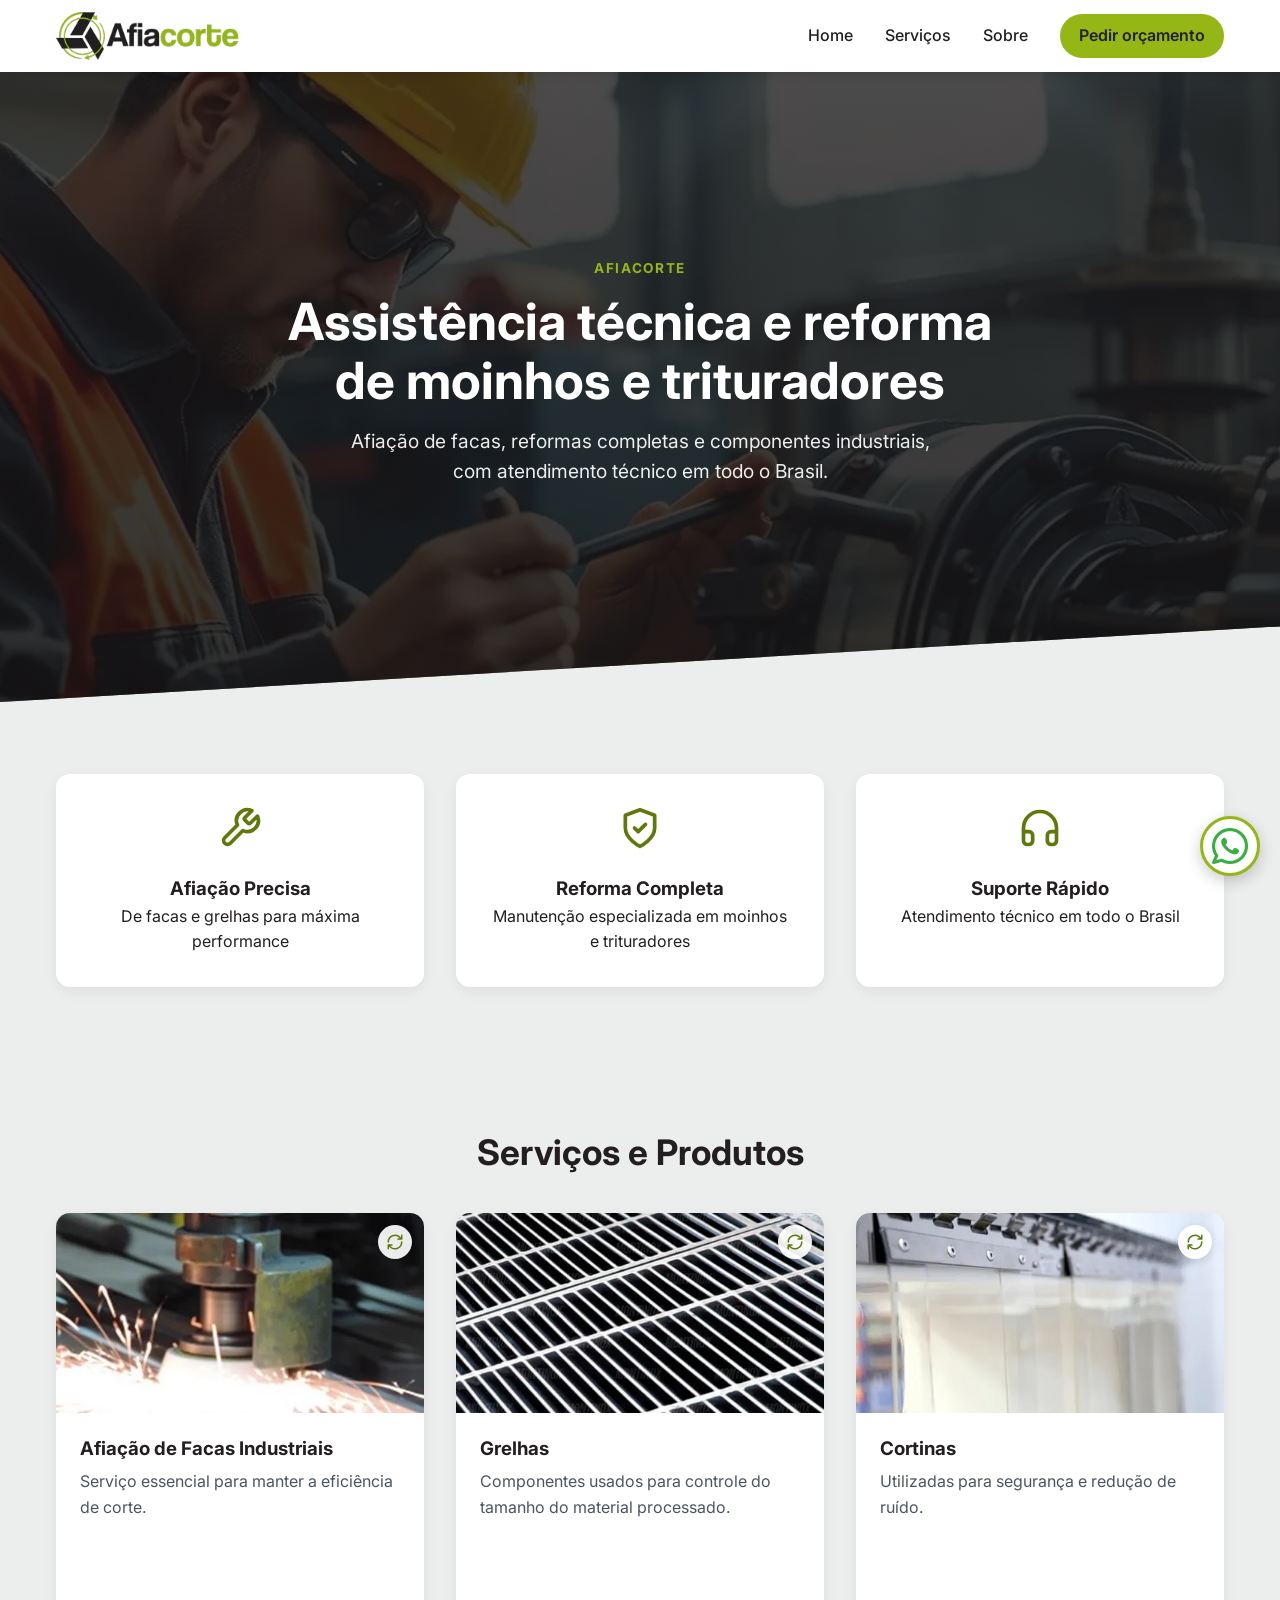
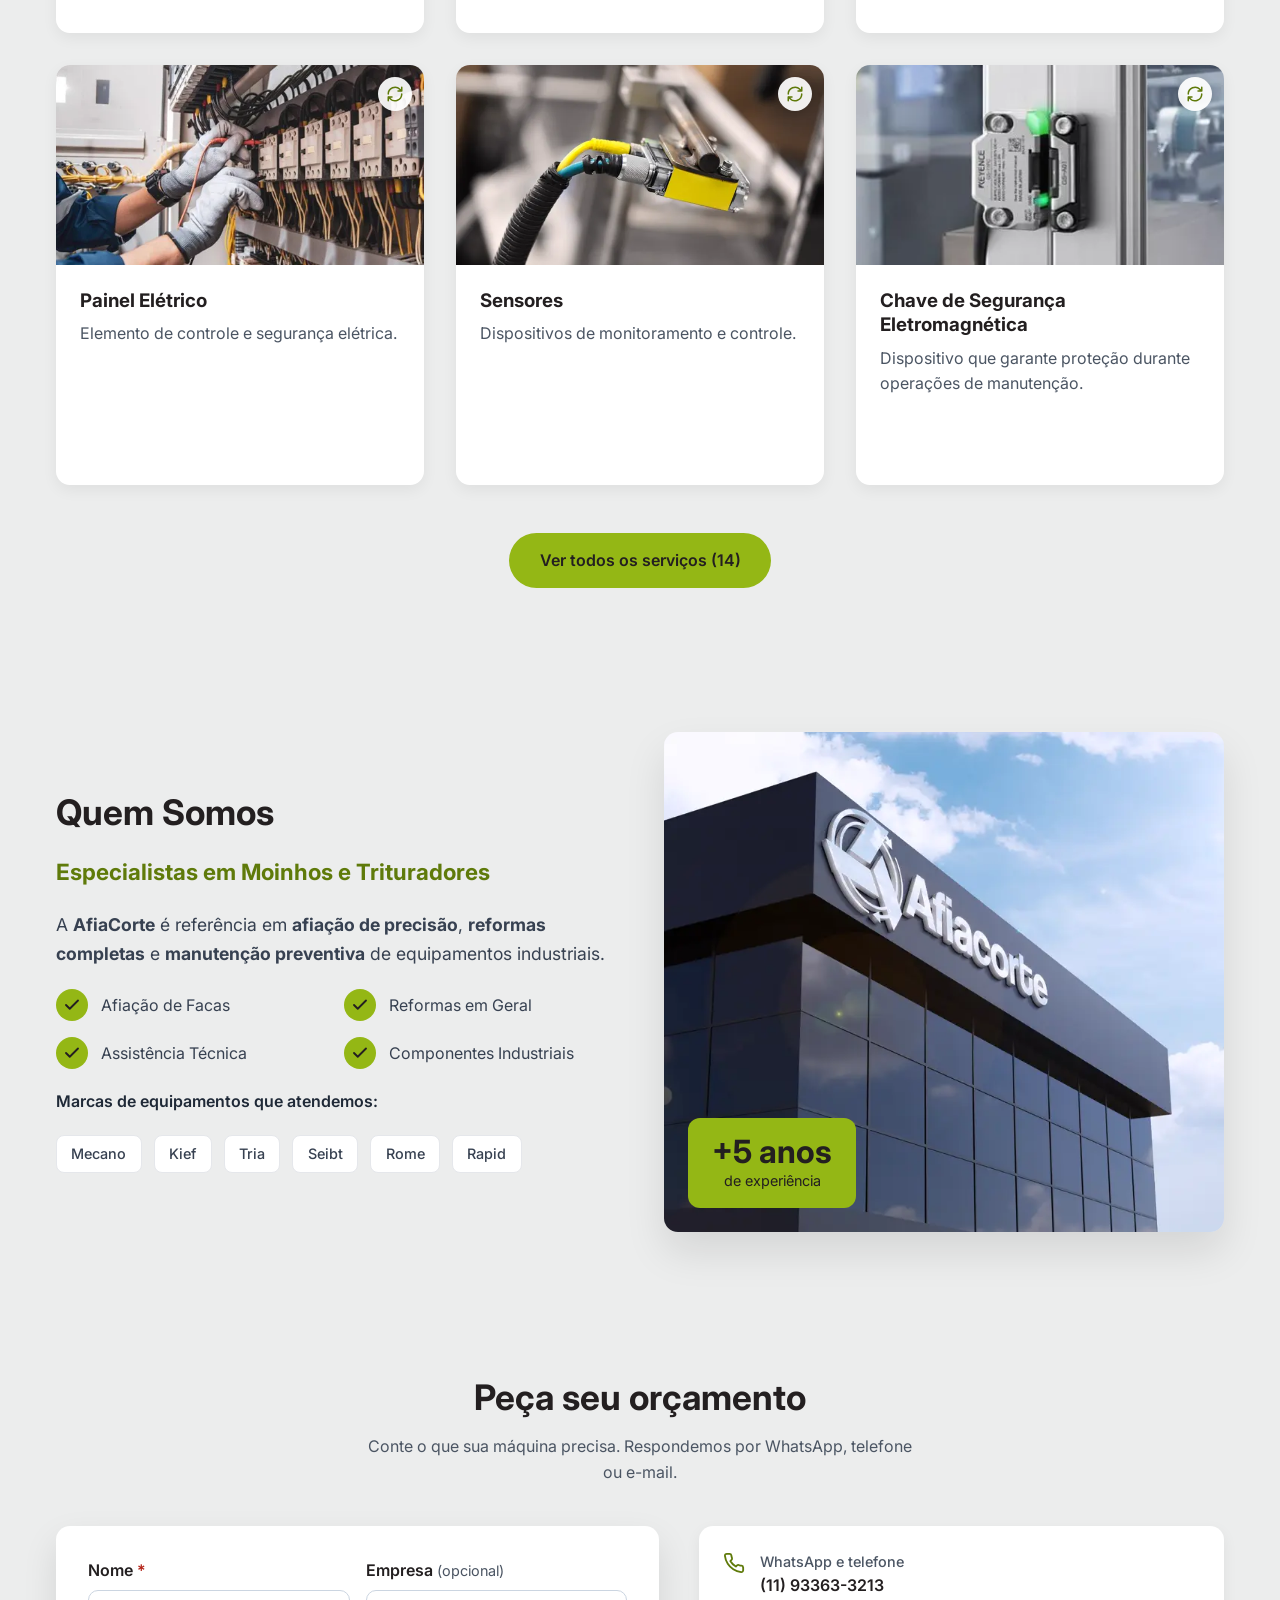
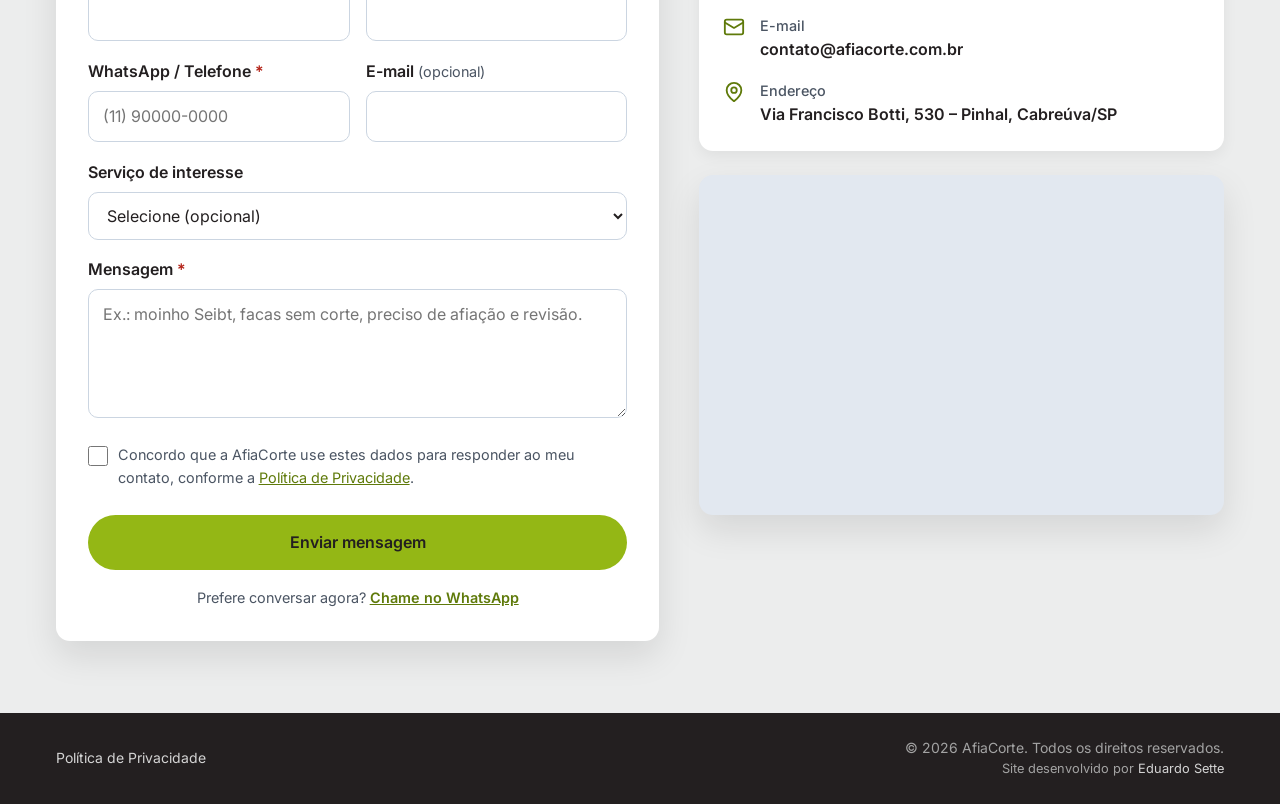
==== commit bf95d969: "Cards viram com clique no card inteiro, e-mail de contato e limpeza de imagens - Cards de serviço: c" ====
--- a/index.html
+++ b/index.html
@@ -1,7 +1,7 @@
 <!DOCTYPE html>
 <!--
   Site: AfiaCorte — Assistência técnica e reforma de moinhos e trituradores
-  Design e desenvolvimento: Eduardo Sette — https://edsette.github.io/edusettewebdev/
+  Design e desenvolvimento: Eduardo Sette — https://edsette.github.io/edusettedev/
 -->
 <html lang="pt-BR">
 <head>
@@ -44,6 +44,7 @@
     "image": "https://edsette.github.io/afiacorte/assets/webp/og-image.jpg",
     "logo": "https://edsette.github.io/afiacorte/assets/webp/logo.png",
     "telephone": "+55-11-93363-3213",
+    "email": "contato@afiacorte.com.br",
     "address": {
       "@type": "PostalAddress",
       "streetAddress": "Via Francisco Botti, 530 - Pinhal",
@@ -63,6 +64,7 @@
   <svg width="0" height="0" style="position:absolute" aria-hidden="true">
     <symbol id="i-check" viewBox="0 0 24 24"><path d="M20 6 9 17l-5-5" fill="none" stroke="currentColor" stroke-width="2.5" stroke-linecap="round" stroke-linejoin="round"/></symbol>
     <symbol id="i-phone" viewBox="0 0 24 24"><path d="M22 16.9v3a2 2 0 0 1-2.2 2 19.8 19.8 0 0 1-8.6-3.1 19.5 19.5 0 0 1-6-6A19.8 19.8 0 0 1 2.1 4.2 2 2 0 0 1 4.1 2h3a2 2 0 0 1 2 1.7c.1 1 .4 1.9.7 2.8a2 2 0 0 1-.5 2.1L8 9.9a16 16 0 0 0 6 6l1.3-1.3a2 2 0 0 1 2.1-.4c.9.3 1.8.6 2.8.7a2 2 0 0 1 1.7 2Z" fill="none" stroke="currentColor" stroke-width="2" stroke-linecap="round" stroke-linejoin="round"/></symbol>
+    <symbol id="i-mail" viewBox="0 0 24 24"><rect x="2" y="4" width="20" height="16" rx="2" fill="none" stroke="currentColor" stroke-width="2"/><path d="m22 7-10 6L2 7" fill="none" stroke="currentColor" stroke-width="2" stroke-linecap="round" stroke-linejoin="round"/></symbol>
     <symbol id="i-pin" viewBox="0 0 24 24"><path d="M20 10c0 6-8 12-8 12s-8-6-8-12a8 8 0 0 1 16 0Z" fill="none" stroke="currentColor" stroke-width="2" stroke-linejoin="round"/><circle cx="12" cy="10" r="3" fill="none" stroke="currentColor" stroke-width="2"/></symbol>
   </svg>
 
@@ -93,10 +95,6 @@
       <p class="hero-eyebrow">AfiaCorte</p>
       <h1>Assistência técnica e reforma de moinhos e trituradores</h1>
       <p class="hero-text">Afiação de facas, reformas completas e componentes industriais, com atendimento técnico em todo o Brasil.</p>
-      <div class="hero-actions">
-        <a href="#contato" class="btn btn-primary">Pedir orçamento</a>
-        <a href="#servicos" class="btn btn-ghost">Conheça os serviços</a>
-      </div>
     </div>
   </section>
 
@@ -128,13 +126,12 @@
 
     <!-- === 6 CARDS VISÍVEIS === -->
     <!-- CARD 1: Afiação de Facas -->
-    <div class="product-card-wrapper reveal" data-flip>
+    <div class="product-card-wrapper reveal" data-flip tabindex="0" role="button" aria-expanded="false">
       <div class="product-card front">
         <img class="product-img" src="./assets/webp/afiacao-facas.webp" alt="" loading="lazy" decoding="async" width="530" height="354">
         <div class="product-info">
           <h3>Afiação de Facas Industriais</h3>
           <p class="description">Serviço essencial para manter a eficiência de corte.</p>
-          <button type="button" class="details-btn">Ver detalhes</button>
         </div>
       </div>
       <div class="product-card back">
@@ -143,22 +140,17 @@
           <p class="description-full">
             Realizado com <strong>equipamentos de precisão</strong>, garante <strong>geometria uniforme</strong>, <strong>ângulos de corte adequados</strong> e <strong>acabamento superficial de alta qualidade</strong>. Compatível com facas de até <strong>600 mm</strong>, em <strong>aço ferramenta</strong> ou <strong>HSS</strong>.
           </p>
-          <div class="back-actions">
-            <a href="#contato" class="quote-btn">Pedir orçamento</a>
-            <button type="button" class="back-btn">Voltar</button>
-          </div>
         </div>
       </div>
     </div>
 
     <!-- CARD 2: Grelhas -->
-    <div class="product-card-wrapper reveal" data-flip>
+    <div class="product-card-wrapper reveal" data-flip tabindex="0" role="button" aria-expanded="false">
       <div class="product-card front">
         <img class="product-img" src="./assets/webp/grelhas.webp" alt="" loading="lazy" decoding="async" width="530" height="354">
         <div class="product-info">
           <h3>Grelhas</h3>
           <p class="description">Componentes usados para controle do tamanho do material processado.</p>
-          <button type="button" class="details-btn">Ver detalhes</button>
         </div>
       </div>
       <div class="product-card back">
@@ -167,22 +159,17 @@
           <p class="description-full">
             Fabricadas em <strong>aço carbono</strong> ou <strong>inox</strong>, com <strong>tratamento térmico opcional</strong>. Aplicadas em <strong>moinhos</strong> e <strong>trituradores</strong>.
           </p>
-          <div class="back-actions">
-            <a href="#contato" class="quote-btn">Pedir orçamento</a>
-            <button type="button" class="back-btn">Voltar</button>
-          </div>
         </div>
       </div>
     </div>
 
     <!-- CARD 3: Cortinas -->
-    <div class="product-card-wrapper reveal" data-flip>
+    <div class="product-card-wrapper reveal" data-flip tabindex="0" role="button" aria-expanded="false">
       <div class="product-card front">
         <img class="product-img" src="./assets/webp/cortinas.webp" alt="" loading="lazy" decoding="async" width="530" height="354">
         <div class="product-info">
           <h3>Cortinas</h3>
           <p class="description">Utilizadas para segurança e redução de ruído.</p>
-          <button type="button" class="details-btn">Ver detalhes</button>
         </div>
       </div>
       <div class="product-card back">
@@ -191,22 +178,17 @@
           <p class="description-full">
             Feitas em <strong>PVC</strong> ou <strong>material metálico flexível</strong>, evitam <strong>dispersão de partículas</strong> e reduzem o <strong>ruído operacional</strong>.
           </p>
-          <div class="back-actions">
-            <a href="#contato" class="quote-btn">Pedir orçamento</a>
-            <button type="button" class="back-btn">Voltar</button>
-          </div>
         </div>
       </div>
     </div>
 
     <!-- CARD 4: Painel Elétrico -->
-    <div class="product-card-wrapper reveal" data-flip>
+    <div class="product-card-wrapper reveal" data-flip tabindex="0" role="button" aria-expanded="false">
       <div class="product-card front">
         <img class="product-img" src="./assets/webp/painel-eletrico.webp" alt="" loading="lazy" decoding="async" width="530" height="354">
         <div class="product-info">
           <h3>Painel Elétrico</h3>
           <p class="description">Elemento de controle e segurança elétrica.</p>
-          <button type="button" class="details-btn">Ver detalhes</button>
         </div>
       </div>
       <div class="product-card back">
@@ -215,22 +197,17 @@
           <p class="description-full">
             Montado conforme <strong>normas NR-10 e IEC</strong>, integra <strong>sistemas de comando e proteção</strong>, podendo incluir <strong>relés</strong>, <strong>disjuntores</strong> e <strong>CLPs</strong>. Layout projetado para <strong>segurança</strong> e <strong>fácil manutenção</strong>.
           </p>
-          <div class="back-actions">
-            <a href="#contato" class="quote-btn">Pedir orçamento</a>
-            <button type="button" class="back-btn">Voltar</button>
-          </div>
         </div>
       </div>
     </div>
 
     <!-- CARD 5: Sensores -->
-    <div class="product-card-wrapper reveal" data-flip>
+    <div class="product-card-wrapper reveal" data-flip tabindex="0" role="button" aria-expanded="false">
       <div class="product-card front">
         <img class="product-img" src="./assets/webp/sensores.webp" alt="" loading="lazy" decoding="async" width="530" height="354">
         <div class="product-info">
           <h3>Sensores</h3>
           <p class="description">Dispositivos de monitoramento e controle.</p>
-          <button type="button" class="details-btn">Ver detalhes</button>
         </div>
       </div>
       <div class="product-card back">
@@ -239,22 +216,17 @@
           <p class="description-full">
             Detectam <strong>posição</strong>, <strong>rotação</strong> ou <strong>vibração</strong>, garantindo <strong>controle operacional</strong> e <strong>segurança</strong> em processos automatizados.
           </p>
-          <div class="back-actions">
-            <a href="#contato" class="quote-btn">Pedir orçamento</a>
-            <button type="button" class="back-btn">Voltar</button>
-          </div>
         </div>
       </div>
     </div>
 
     <!-- CARD 6: Chave de Segurança -->
-    <div class="product-card-wrapper reveal" data-flip>
+    <div class="product-card-wrapper reveal" data-flip tabindex="0" role="button" aria-expanded="false">
       <div class="product-card front">
         <img class="product-img" src="./assets/webp/chave-seguranca.webp" alt="" loading="lazy" decoding="async" width="530" height="354">
         <div class="product-info">
           <h3>Chave de Segurança Eletromagnética</h3>
           <p class="description">Dispositivo que garante proteção durante operações de manutenção.</p>
-          <button type="button" class="details-btn">Ver detalhes</button>
         </div>
       </div>
       <div class="product-card back">
@@ -263,23 +235,18 @@
           <p class="description-full">
             Utilizada para <strong>bloquear o funcionamento de máquinas</strong> quando <strong>portas ou tampas</strong> estão abertas. Atende às <strong>normas NR-12</strong> e <strong>ISO 14119</strong>.
           </p>
-          <div class="back-actions">
-            <a href="#contato" class="quote-btn">Pedir orçamento</a>
-            <button type="button" class="back-btn">Voltar</button>
-          </div>
         </div>
       </div>
     </div>
 
     <!-- === 8 CARDS ESCONDIDOS (hidden-card) === -->
     <!-- CARD 7: Cabine Acústica -->
-    <div class="product-card-wrapper reveal hidden-card" data-flip>
+    <div class="product-card-wrapper reveal hidden-card" data-flip tabindex="0" role="button" aria-expanded="false">
       <div class="product-card front">
         <img class="product-img" src="./assets/webp/cabine-acustica.webp" alt="" loading="lazy" decoding="async" width="530" height="354">
         <div class="product-info">
           <h3>Cabine de Isolamento Acústico</h3>
           <p class="description">Estrutura voltada à redução de ruído industrial.</p>
-          <button type="button" class="details-btn">Ver detalhes</button>
         </div>
       </div>
       <div class="product-card back">
@@ -288,22 +255,17 @@
           <p class="description-full">
             Construída com <strong>painéis metálicos</strong> e <strong>material fonoabsorvente</strong>, garante <strong>conforto acústico</strong> e conformidade com a <strong>NR-15</strong>.
           </p>
-          <div class="back-actions">
-            <a href="#contato" class="quote-btn">Pedir orçamento</a>
-            <button type="button" class="back-btn">Voltar</button>
-          </div>
         </div>
       </div>
     </div>
 
     <!-- CARD 8: Polias -->
-    <div class="product-card-wrapper reveal hidden-card" data-flip>
+    <div class="product-card-wrapper reveal hidden-card" data-flip tabindex="0" role="button" aria-expanded="false">
       <div class="product-card front">
         <img class="product-img" src="./assets/webp/polias.webp" alt="" loading="lazy" decoding="async" width="530" height="354">
         <div class="product-info">
           <h3>Polias</h3>
           <p class="description">Peças que transmitem movimento e força entre eixos.</p>
-          <button type="button" class="details-btn">Ver detalhes</button>
         </div>
       </div>
       <div class="product-card back">
@@ -312,22 +274,17 @@
           <p class="description-full">
             Produzidas em <strong>ferro fundido</strong>, <strong>aço</strong> ou <strong>alumínio</strong>, são <strong>balanceadas dinamicamente</strong> para melhor desempenho.
           </p>
-          <div class="back-actions">
-            <a href="#contato" class="quote-btn">Pedir orçamento</a>
-            <button type="button" class="back-btn">Voltar</button>
-          </div>
         </div>
       </div>
     </div>
 
     <!-- CARD 9: Correias -->
-    <div class="product-card-wrapper reveal hidden-card" data-flip>
+    <div class="product-card-wrapper reveal hidden-card" data-flip tabindex="0" role="button" aria-expanded="false">
       <div class="product-card front">
         <img class="product-img" src="./assets/webp/correias.webp" alt="" loading="lazy" decoding="async" width="530" height="354">
         <div class="product-info">
           <h3>Correias</h3>
           <p class="description">Elementos de transmissão mecânica flexíveis.</p>
-          <button type="button" class="details-btn">Ver detalhes</button>
         </div>
       </div>
       <div class="product-card back">
@@ -336,22 +293,17 @@
           <p class="description-full">
             Podem ser <strong>em V</strong>, <strong>planas</strong> ou <strong>sincronizadoras</strong>, com <strong>alta resistência à tração</strong> e <strong>desgaste</strong>. Proporcionam <strong>desempenho contínuo</strong> e <strong>silencioso</strong>.
           </p>
-          <div class="back-actions">
-            <a href="#contato" class="quote-btn">Pedir orçamento</a>
-            <button type="button" class="back-btn">Voltar</button>
-          </div>
         </div>
       </div>
     </div>
 
     <!-- CARD 10: Rolamentos -->
-    <div class="product-card-wrapper reveal hidden-card" data-flip>
+    <div class="product-card-wrapper reveal hidden-card" data-flip tabindex="0" role="button" aria-expanded="false">
       <div class="product-card front">
         <img class="product-img" src="./assets/webp/rolamentos.webp" alt="" loading="lazy" decoding="async" width="530" height="354">
         <div class="product-info">
           <h3>Rolamentos</h3>
           <p class="description">Componentes que reduzem atrito e aumentam a durabilidade.</p>
-          <button type="button" class="details-btn">Ver detalhes</button>
         </div>
       </div>
       <div class="product-card back">
@@ -360,22 +312,17 @@
           <p class="description-full">
             Fornecidos conforme <strong>normas ISO</strong> e <strong>ABNT</strong>, garantem <strong>apoio rotativo</strong> eficiente e <strong>maior vida útil</strong> a eixos e engrenagens.
           </p>
-          <div class="back-actions">
-            <a href="#contato" class="quote-btn">Pedir orçamento</a>
-            <button type="button" class="back-btn">Voltar</button>
-          </div>
         </div>
       </div>
     </div>
 
     <!-- CARD 11: Separador de Pó -->
-    <div class="product-card-wrapper reveal hidden-card" data-flip>
+    <div class="product-card-wrapper reveal hidden-card" data-flip tabindex="0" role="button" aria-expanded="false">
       <div class="product-card front">
         <img class="product-img" src="./assets/webp/separador-po.webp" alt="" loading="lazy" decoding="async" width="530" height="354">
         <div class="product-info">
           <h3>Separador de Pó</h3>
           <p class="description">Equipamento que remove partículas sólidas do ar.</p>
-          <button type="button" class="details-btn">Ver detalhes</button>
         </div>
       </div>
       <div class="product-card back">
@@ -384,22 +331,17 @@
           <p class="description-full">
             Funciona como <strong>sistema de filtragem ou ciclone</strong>, aumentando a <strong>eficiência do processo</strong> e a <strong>segurança ambiental</strong>.
           </p>
-          <div class="back-actions">
-            <a href="#contato" class="quote-btn">Pedir orçamento</a>
-            <button type="button" class="back-btn">Voltar</button>
-          </div>
         </div>
       </div>
     </div>
 
     <!-- CARD 12: Filtros -->
-    <div class="product-card-wrapper reveal hidden-card" data-flip>
+    <div class="product-card-wrapper reveal hidden-card" data-flip tabindex="0" role="button" aria-expanded="false">
       <div class="product-card front">
         <img class="product-img" src="./assets/webp/filtros.webp" alt="" loading="lazy" decoding="async" width="530" height="354">
         <div class="product-info">
           <h3>Filtros</h3>
           <p class="description">Essenciais para purificação e retenção de partículas.</p>
-          <button type="button" class="details-btn">Ver detalhes</button>
         </div>
       </div>
       <div class="product-card back">
@@ -408,22 +350,17 @@
           <p class="description-full">
             Projetados para <strong>partículas sólidas</strong>, <strong>líquidos</strong> ou <strong>gases</strong>, disponíveis em <strong>diversas malhas e materiais</strong> conforme a aplicação industrial.
           </p>
-          <div class="back-actions">
-            <a href="#contato" class="quote-btn">Pedir orçamento</a>
-            <button type="button" class="back-btn">Voltar</button>
-          </div>
         </div>
       </div>
     </div>
 
     <!-- CARD 13: Reformas em Geral -->
-    <div class="product-card-wrapper reveal hidden-card" data-flip>
+    <div class="product-card-wrapper reveal hidden-card" data-flip tabindex="0" role="button" aria-expanded="false">
       <div class="product-card front">
         <img class="product-img" src="./assets/webp/reformas.webp" alt="" loading="lazy" decoding="async" width="530" height="354">
         <div class="product-info">
           <h3>Reformas em Geral</h3>
           <p class="description">Serviço de recuperação e renovação de equipamentos.</p>
-          <button type="button" class="details-btn">Ver detalhes</button>
         </div>
       </div>
       <div class="product-card back">
@@ -432,22 +369,17 @@
           <p class="description-full">
             Inclui <strong>recondicionamento completo</strong> de <strong>moinhos</strong>, <strong>trituradores</strong> e componentes, com <strong>substituição de peças</strong>, <strong>recuperação estrutural</strong> e <strong>calibração técnica</strong>.
           </p>
-          <div class="back-actions">
-            <a href="#contato" class="quote-btn">Pedir orçamento</a>
-            <button type="button" class="back-btn">Voltar</button>
-          </div>
         </div>
       </div>
     </div>
 
     <!-- CARD 14: Assistência Técnica -->
-    <div class="product-card-wrapper reveal hidden-card" data-flip>
+    <div class="product-card-wrapper reveal hidden-card" data-flip tabindex="0" role="button" aria-expanded="false">
       <div class="product-card front">
         <img class="product-img" src="./assets/webp/assistencia-tecnica.webp" alt="" loading="lazy" decoding="async" width="530" height="354">
         <div class="product-info">
           <h3>Assistência Técnica Especializada</h3>
           <p class="description">Atendimento técnico completo para manutenção industrial.</p>
-          <button type="button" class="details-btn">Ver detalhes</button>
         </div>
       </div>
       <div class="product-card back">
@@ -456,10 +388,6 @@
           <p class="description-full">
             Oferece <strong>diagnóstico</strong>, <strong>manutenção preventiva e corretiva</strong>, emissão de <strong>relatórios técnicos</strong> e conformidade com <strong>normas vigentes</strong>.
           </p>
-          <div class="back-actions">
-            <a href="#contato" class="quote-btn">Pedir orçamento</a>
-            <button type="button" class="back-btn">Voltar</button>
-          </div>
         </div>
       </div>
     </div>
@@ -498,8 +426,6 @@
           <li>Rome</li>
           <li>Rapid</li>
         </ul>
-
-        <a href="#contato" class="btn btn-primary about-btn">Fale com um especialista</a>
       </div>
 
       <div class="about-visual">
@@ -515,7 +441,7 @@
   <!-- Contato -->
   <section id="contato" class="section">
     <h2>Peça seu orçamento</h2>
-    <p class="section-sub">Conte o que sua máquina precisa. Respondemos pelo WhatsApp ou telefone.</p>
+    <p class="section-sub">Conte o que sua máquina precisa. Respondemos por WhatsApp, telefone ou e-mail.</p>
 
     <div class="contact-grid">
       <!-- FORMULÁRIO
@@ -591,6 +517,7 @@
           <span class="btn-label">Enviar mensagem</span>
         </button>
         <p class="form-status" id="formStatus" role="status" aria-live="polite"></p>
+        <p class="form-alt">Prefere conversar agora? <a href="https://wa.me/5511933633213?text=Ol%C3%A1%21%20Gostaria%20de%20um%20or%C3%A7amento." target="_blank" rel="noopener">Chame no WhatsApp</a></p>
       </form>
 
       <div class="contact-side">
@@ -603,6 +530,13 @@
             </div>
           </li>
           <li>
+            <svg class="ci-icon" aria-hidden="true"><use href="#i-mail"/></svg>
+            <div>
+              <strong>E-mail</strong>
+              <a href="mailto:contato@afiacorte.com.br">contato@afiacorte.com.br</a>
+            </div>
+          </li>
+          <li>
             <svg class="ci-icon" aria-hidden="true"><use href="#i-pin"/></svg>
             <div>
               <strong>Endereço</strong>
@@ -637,7 +571,7 @@
       </div>
       <div class="footer-copy">
         <p>© <span id="ano">2025</span> AfiaCorte. Todos os direitos reservados.</p>
-        <p class="credit">Site desenvolvido por <a href="https://edsette.github.io/edusettewebdev/" target="_blank" rel="noopener">Eduardo Sette</a></p>
+        <p class="credit">Site desenvolvido por <a href="https://edsette.github.io/edusettedev/" target="_blank" rel="noopener">Eduardo Sette</a></p>
       </div>
     </div>
   </footer>
--- a/css/style.css
+++ b/css/style.css
@@ -101,8 +101,6 @@
 .btn-primary { background: var(--primary); color: var(--dark); }
 .btn-primary:hover { background: #a6cc1a; }
 
-.btn-ghost { background: transparent; color: #fff; border-color: rgba(255, 255, 255, 0.85); }
-.btn-ghost:hover { background: rgba(255, 255, 255, 0.12); }
 
 /* ---------- Cabeçalho ---------- */
 .site-header {
@@ -205,16 +203,14 @@
 .hero-text {
   font-size: clamp(1.05rem, 2.2vw, 1.2rem);
   max-width: 600px;
-  margin: 0 auto 2rem;
+  margin: 0 auto;
   color: rgba(255, 255, 255, 0.92);
 }
 
-.hero-actions { display: flex; flex-wrap: wrap; gap: 1rem; justify-content: center; }
 
 .hero-content > * { animation: fadeUp 0.8s both; }
 .hero-content > :nth-child(2) { animation-delay: 0.1s; }
 .hero-content > :nth-child(3) { animation-delay: 0.25s; }
-.hero-content > :nth-child(4) { animation-delay: 0.4s; }
 
 /* ---------- Revelar ao rolar ---------- */
 .js .reveal { opacity: 0; transform: translateY(24px); transition: opacity 0.5s ease, transform 0.5s ease; }
@@ -298,40 +294,38 @@
 .product-info .description { color: var(--muted); }
 
 .back-info { gap: 1rem; }
+.back-info h3 { padding-right: 2.5rem; }
 .description-full { font-size: 0.95rem; line-height: 1.6; }
 
-.details-btn,
-.back-btn,
-.quote-btn {
-  display: inline-flex;
-  align-items: center;
-  justify-content: center;
-  min-height: 44px;
-  padding: 0.6rem 1.4rem;
-  border-radius: 50px;
-  border: 2px solid transparent;
-  font: inherit;
-  font-weight: 600;
-  text-decoration: none;
-  cursor: pointer;
-  transition: transform 0.2s, box-shadow 0.2s;
-}
-.details-btn:hover,
-.back-btn:hover,
-.quote-btn:hover { transform: translateY(-2px); box-shadow: 0 8px 16px rgba(0, 0, 0, 0.18); }
-
-.details-btn {
-  margin-top: auto;
-  align-self: flex-start;
-  background: transparent;
+/* Card inteiro é clicável; um ícone discreto indica que ele vira */
+.product-card-wrapper { cursor: pointer; -webkit-tap-highlight-color: transparent; }
+.product-card-wrapper:focus-visible { outline: 3px solid var(--primary-dark); outline-offset: 4px; border-radius: var(--radius); }
+
+/* Ao passar o mouse, o card "ensaia" o giro */
+@media (hover: hover) {
+  .product-card-wrapper:not(.flipped):hover .front { transform: rotateY(-8deg); box-shadow: var(--shadow-md); }
+  .product-card-wrapper.flipped:hover .back { transform: rotateY(8deg); }
+}
+
+.flip-hint {
+  position: absolute;
+  top: 0.75rem;
+  right: 0.75rem;
+  z-index: 1;
+  width: 34px;
+  height: 34px;
+  display: grid;
+  place-items: center;
+  border-radius: 50%;
+  background: rgba(255, 255, 255, 0.92);
   color: var(--primary-dark);
-  border-color: var(--primary);
-}
-
-.back-actions { margin-top: auto; display: flex; flex-wrap: wrap; gap: 0.75rem; }
-.quote-btn { background: #fff; color: var(--dark); }
-.back-btn { background: transparent; color: #fff; border-color: rgba(255, 255, 255, 0.8); }
-.back :focus-visible { outline-color: #fff; }
+  box-shadow: 0 2px 8px rgba(0, 0, 0, 0.15);
+  pointer-events: none;
+  transition: transform 0.4s ease;
+}
+.flip-hint svg { width: 18px; height: 18px; }
+.back .flip-hint { background: rgba(255, 255, 255, 0.18); color: #fff; box-shadow: none; }
+.product-card-wrapper:hover .flip-hint { transform: rotate(-180deg); }
 
 .hidden-card { display: none; }
 .hidden-card.show { display: block; }
@@ -378,7 +372,6 @@
   font-weight: 500;
 }
 
-.about-btn { align-self: flex-start; }
 
 .about-visual {
   position: relative;
@@ -470,6 +463,9 @@
 .form-status.ok { color: var(--success); background: #f1f8e0; padding: 0.8rem 1rem; border-radius: 10px; }
 .form-status.erro { color: var(--danger); background: #fdecea; padding: 0.8rem 1rem; border-radius: 10px; }
 .form-status a { color: inherit; font-weight: 700; }
+
+.form-alt { margin-top: 1rem; text-align: center; font-size: 0.9rem; color: var(--muted); }
+.form-alt a { color: var(--primary-dark); font-weight: 600; }
 
 .contact-side { display: flex; flex-direction: column; gap: 1.5rem; }
 
@@ -567,7 +563,6 @@
   .about-img { height: 360px; }
   .services-grid { text-align: left; }
   .brands-logos { justify-content: center; }
-  .about-btn { align-self: center; }
 }
 
 @media (max-width: 768px) {
@@ -620,7 +615,6 @@
 @media (max-width: 576px) {
   .section { padding: 3.5rem 1rem; }
   .contact-form { padding: 1.5rem 1.25rem; }
-  .hero-actions .btn { width: 100%; }
   .services-grid { grid-template-columns: 1fr; }
   .about-img { height: 280px; }
   .about-overlay { left: 1rem; bottom: 1rem; padding: 0.7rem 1.1rem; }
